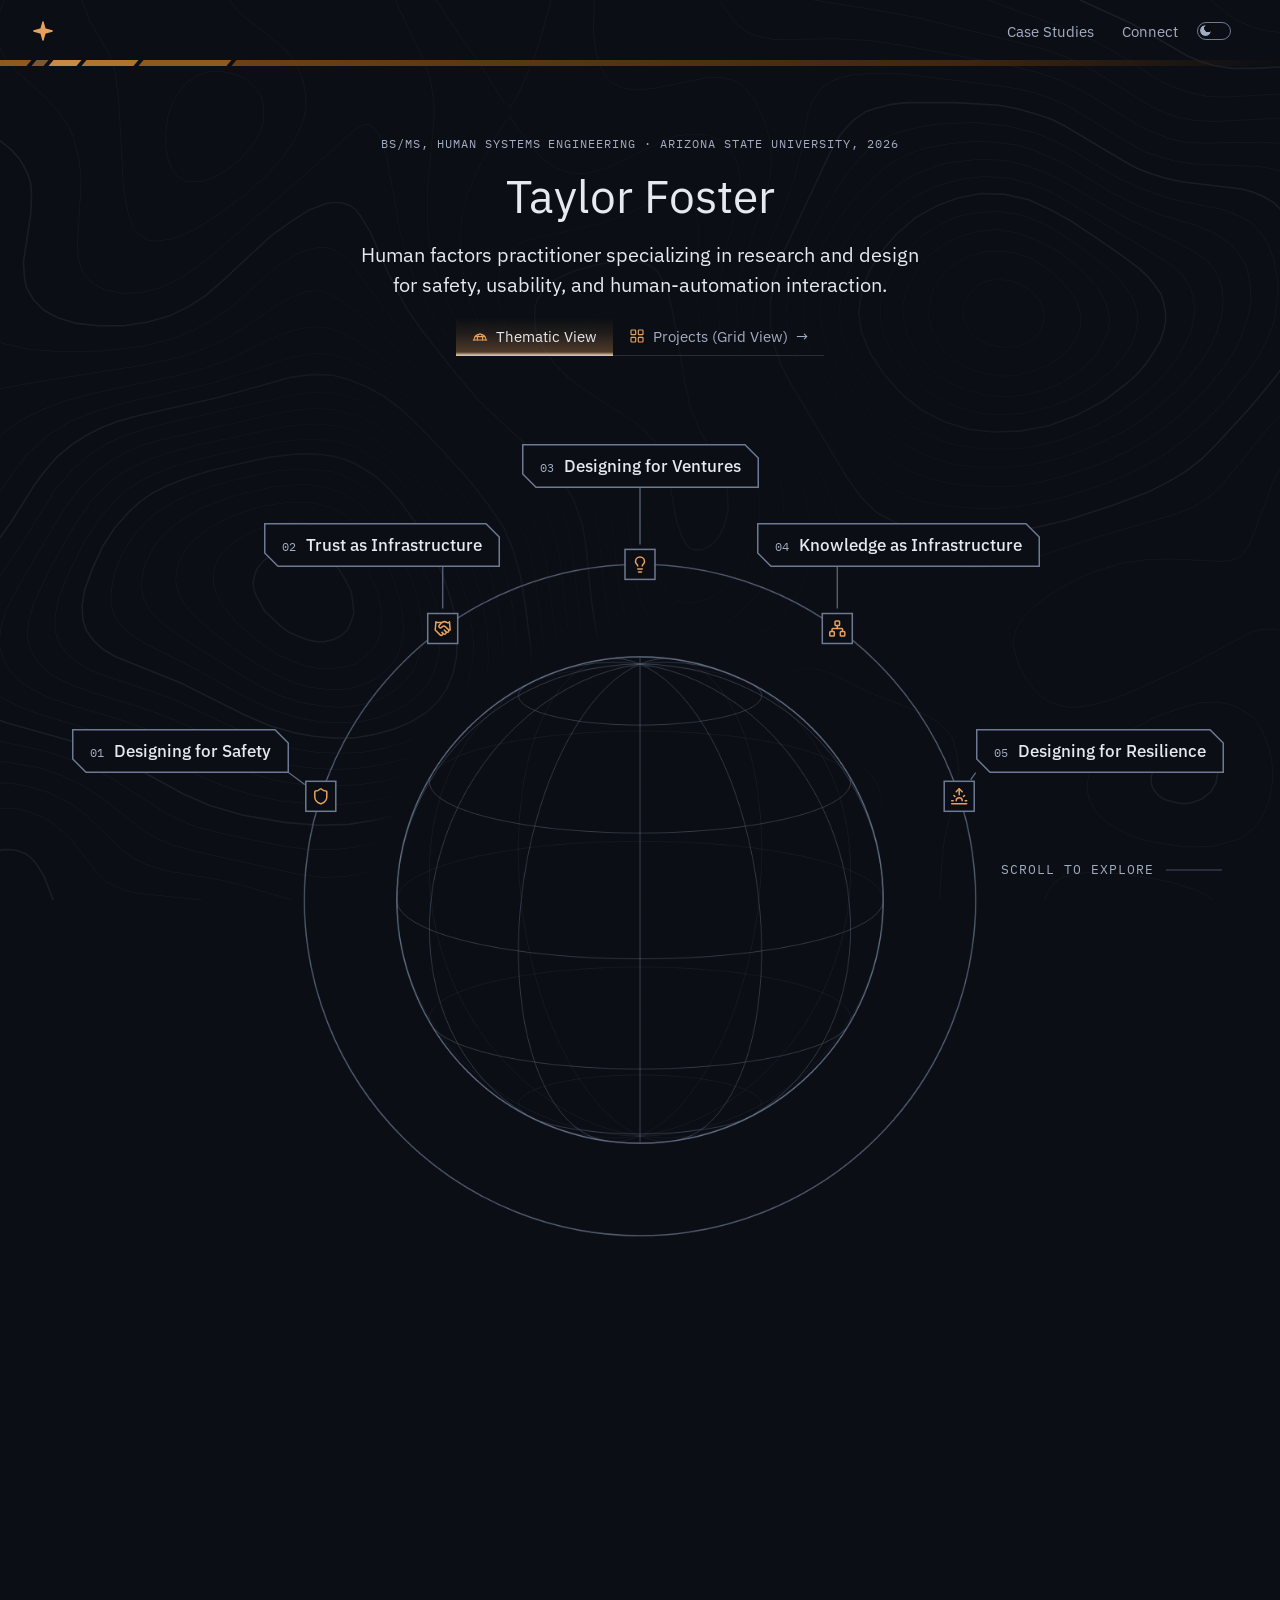
==== index.html @ 6ed7eced "Apply Taylor's text review edits (T-2026-10-14-265) Edits made in the Portfolio_Site_Text_Review Goo" ====
<!doctype html><html><head><meta charset=utf8><meta name=viewport content="width=device-width,initial-scale=1,viewport-fit=cover"><style>:root{color-scheme:light;box-sizing:border-box;padding-top:env(safe-area-inset-top,0px);padding-bottom:env(safe-area-inset-bottom,0px)}html{scroll-padding-top:env(safe-area-inset-top,0px)}body{margin:0;padding:0;font:14px -apple-system,BlinkMacSystemFont,sans-serif;background:#fff;color:#000}img{max-width:100%}[hidden]:not([hidden=until-found i]){display:none!important}</style></head><body>
<!doctype html><html><head><meta charset=utf8><meta name=viewport content="width=device-width,initial-scale=1,viewport-fit=cover"><style>:root{color-scheme:light;box-sizing:border-box;padding-top:env(safe-area-inset-top,0px);padding-bottom:env(safe-area-inset-bottom,0px)}html{scroll-padding-top:env(safe-area-inset-top,0px)}body{margin:0;padding:0;font:14px -apple-system,BlinkMacSystemFont,sans-serif;background:#fff;color:#000}img{max-width:100%}[hidden]:not([hidden=until-found i]){display:none!important}#home .lbl .eb2::before{ content:" \00B7  "; }
@media (max-width:759px){ #home .lbl .eb2{ display:block; margin-top:4px; } #home .lbl .eb2::before{ content:none; } }
</style><link rel="stylesheet" href="css/cardmore.css">
</head><body>
<!doctype html><html><head><meta charset=utf8><meta name=viewport content="width=device-width,initial-scale=1,viewport-fit=cover"><link rel="stylesheet" href="css/homemark.css">   <!-- "Home" label that slides out from behind the corner mark (Taylor 2026-11-09) -->
<link rel="stylesheet" href="css/toggle.css">   <!-- light and dark switch drawn as a toggle (Taylor 2026-11-09) -->
<style>:root{color-scheme:light;box-sizing:border-box;padding-top:env(safe-area-inset-top,0px);padding-bottom:env(safe-area-inset-bottom,0px)}html{scroll-padding-top:env(safe-area-inset-top,0px)}body{margin:0;padding:0;font:14px -apple-system,BlinkMacSystemFont,sans-serif;background:#fff;color:#000}img{max-width:100%}[hidden]:not([hidden=until-found i]){display:none!important}</style><link rel="stylesheet" href="css/header.css">   <!-- header links on narrow phones (Taylor 2026-11-10) -->
<link rel="stylesheet" href="css/light.css">   <!-- light mode accent: terracotta coral in place of amber (Taylor 2026-11-09); keep last in the head -->
</head><body>
<!doctype html>
<html lang="en">
<head>
<meta charset="utf-8">
<meta name="viewport" content="width=device-width, initial-scale=1, viewport-fit=cover">
<script>(function(){ var t=null, m; try{ t=new URLSearchParams(location.search).get("theme"); }catch(e){} if(t!=="light" && t!=="dark"){ t=null; m=/(?:^|;)theme=(light|dark)(?:;|$)/.exec(window.name||""); if(m){ t=m[1]; } } if(t!=="light" && t!=="dark"){ t=null; try{ t=localStorage.getItem("theme"); }catch(e){} } else { try{ localStorage.setItem("theme",t); }catch(e){} } if(t==="light"){ document.documentElement.setAttribute("data-theme","light"); } })();</script>
<title>Taylor Foster · Human Factors</title>
<link rel="preload" href="fonts/Medium.otf" as="font" type="font/otf" crossorigin>
<link rel="stylesheet" href="https://fonts.googleapis.com/css2?family=IBM+Plex+Sans:wght@400;500;600&display=swap">
<link rel="stylesheet" href="https://fonts.googleapis.com/css2?family=IBM+Plex+Mono:wght@400;500&display=swap">
<link rel="stylesheet" href="https://fonts.googleapis.com/css2?family=Michroma&display=swap">
<style>
/* Name wordmark face (HVNTER Medium). The untouched OTF is a deployment asset, not part of the public repository (see claude/medium_font_delivery.md). block: no fallback flash, the wordmark is much wider than the fallback. */
@font-face{ font-family:'HVMedium'; src:url('fonts/Medium.otf') format('opentype'); font-weight:400; font-style:normal; font-display:block; }

:root{
  --bg:#0B0E14; --raised:#11151D; --hair:#262D3D; --slate:#6E7A93;
  --text:#E6E9F0; --dim:#A3ADC2; --accent:#E8A15C;
  --ease:cubic-bezier(.65,0,.35,1);
  --out:cubic-bezier(.22,.8,.3,1);
  box-sizing:border-box;
  color-scheme:dark;            /* D11: dark scrollbars and form controls */
  scroll-padding-top:88px;      /* D9: focus never lands under the 59px fixed header */
}
@media (prefers-color-scheme: dark){
  :root:not([data-theme="light"]){
    --bg:#0B0E14; --raised:#11151D; --hair:#262D3D; --slate:#6E7A93;
    --text:#E6E9F0; --dim:#A3ADC2; --accent:#E8A15C;
  }
}
:root[data-theme="dark"]{
  --bg:#0B0E14; --raised:#11151D; --hair:#262D3D; --slate:#6E7A93;
  --text:#E6E9F0; --dim:#A3ADC2; --accent:#E8A15C;
}
/* light mode (Taylor 2026-11-03): the amber stays the same; the ground runs parchment, off-white, white down the page; text that was near-white is near-black. Chosen with the header toggle, remembered per browser. */
:root[data-theme="light"]{
  --bg:#FAF7F0; --raised:#FFFFFF; --hair:#DDD5C4; --slate:#5A616F;
  --text:#111318; --dim:#3F4552; --accent:#E8A15C;
  --icon:#A8621A;   /* amber for icons and state marks in light mode: same hue (30deg), darker, 3.8:1 on the parchment (WCAG 1.4.11 asks 3:1); glows, band and hover lines keep --accent */
  color-scheme:light;
}
:root[data-theme="light"] html, html[data-theme="light"]{ background:linear-gradient(180deg, #F1E6CC 0%, #F8F4EA 45%, #FFFFFF 100%) no-repeat; background-color:#FFFFFF; min-height:100%; }
html[data-theme="light"] body{ background:transparent; }
html[data-theme="light"] body.inner .top, html[data-theme="light"] body.compact.scrolled .top{ background:color-mix(in srgb, var(--bg) 90%, transparent); -webkit-backdrop-filter:blur(8px); backdrop-filter:blur(8px); }
@media (prefers-contrast: more){ html:root:root[data-theme="light"]{ --hair:#8C8472; --slate:#4F5563; --dim:#2C313B; } }
@media (prefers-reduced-transparency: reduce){ html[data-theme="light"] body.inner .top{ background:var(--bg); -webkit-backdrop-filter:none; backdrop-filter:none; } }
html{ background:var(--bg); scrollbar-gutter:stable; }
*,*::before,*::after{ box-sizing:border-box; }
body{ margin:0; background:var(--bg); color:var(--text); font-family:'IBM Plex Sans',system-ui,sans-serif; overflow:hidden; height:100vh; }
body.inner{ overflow-x:hidden; overflow-y:auto; height:auto; }
a{ color:inherit; }
a:focus-visible{ outline:2px solid var(--slate); outline-offset:3px; }
.lbl{ font-family:'IBM Plex Mono',ui-monospace,monospace; font-size:12px; letter-spacing:.08em; text-transform:uppercase; line-height:1.5; color:var(--dim); margin:0; }
.disp{ font-family:'Michroma','IBM Plex Sans',system-ui,sans-serif; font-weight:400; letter-spacing:0; margin:0; }

.top{ position:fixed; top:0; left:0; right:0; z-index:30; display:flex; justify-content:space-between; align-items:center; padding:max(20px,env(safe-area-inset-top,0px)) clamp(16px,4.5vw,64px) 16px; background:transparent; border-bottom:1px solid transparent; transition:background .3s, border-color .3s; }
body.inner .top{ background:var(--bg); border-bottom-color:var(--hair); }
/* header home mark and links (Taylor 2026-10-17): no corner name until the logo exists. Lucent-style wash on hover and keyboard focus, mirrored from the dock: anchored at the screen edge (top), clear toward the content, a bright lip at the top edge. The item you leave fades out once over 1.2 s; the arriving item rises in 0.22 s. */
.top .home{ display:inline-flex; align-items:center; justify-content:center; align-self:stretch; width:44px; min-height:44px; margin:-11px 0 -11px calc(-13px - var(--home-shift,0px)); color:var(--dim); text-decoration:none; }
.top .home svg{ display:block; }
.top .theme{ display:inline-flex; align-items:center; justify-content:center; align-self:stretch; width:44px; min-height:44px; margin:-11px 0; padding:0; border:0; background:none; color:var(--dim); cursor:pointer; font:inherit; }
.top .theme svg{ display:block; }
.top .theme .moon{ display:none; }
html[data-theme="light"] .top .theme .sun{ display:none; }
html[data-theme="light"] .top .theme .moon{ display:block; }
.top .links{ margin-right:-14px; align-self:stretch; display:flex; align-items:center; }
.top .links a{ position:relative; display:inline-flex; align-items:center; align-self:stretch; min-height:44px; margin:-11px 0 !important; color:var(--dim); text-decoration:none; font-size:15px; padding:0 14px; margin-left:0; }
.top .home, .top .theme, .top .links a{ position:relative; }
.top .home::after, .top .theme::after, .top .links a::after{ content:''; position:absolute; left:0; right:0; top:calc(-1 * max(20px,env(safe-area-inset-top,0px))); bottom:-16px; pointer-events:none; z-index:-1;
  background:linear-gradient(to top, rgba(232,161,92,0) 0%, rgba(232,161,92,.10) 42%, rgba(232,161,92,.30) calc(100% - 4px), rgba(255,224,188,.82) calc(100% - 1px));
  opacity:0; transition:opacity 1.2s cubic-bezier(.2,.6,.2,1); }
.top .home:focus-visible, .top .theme:focus-visible, .top .links a:focus-visible{ color:var(--text); outline:2px solid var(--slate); outline-offset:-4px; }
.top .home:focus-visible::after, .top .theme:focus-visible::after, .top .links a:focus-visible::after{ opacity:1; transition:opacity .22s ease-out; }
@media (hover:hover){ .top .home:hover, .top .theme:hover, .top .links a:hover{ color:var(--text); } .top .home:hover::after, .top .theme:hover::after, .top .links a:hover::after{ opacity:1; transition:opacity .22s ease-out; } }
@media (min-width:761px){ .top{ --home-shift:min(24px, calc(clamp(16px,4.5vw,64px) - 16px)); } }   /* desktop: the home mark sits up to 24 px left of the page gutter, never closer than 16 px to the screen edge (Taylor 2026-10-17); phones keep the gutter */
@media (prefers-reduced-motion: reduce){ .top .home::after, .top .theme::after, .top .links a::after{ transition:none !important; } }
@media (forced-colors: active){ .top .home::after, .top .theme::after, .top .links a::after{ display:none; } }
/* slanted amber band under the header (Taylor 2026-11-02; short bars doubled in length on desktop the same day, 12/28/52/88 px; phones and 400% zoom keep 6/10/18/30 px so the burst does not crowd narrow views (W3C COGA 'Help users focus'; reflow note that 320 CSS px is desktop at 400% zoom)): anchored to the home mark as part of the identity, short bars at the left that dim toward a long run fading out to the right; the brightest bar stays below the chip glow (--accent), every edge cut at the same slant */
.top .band{ position:absolute; left:0; right:0; bottom:-8px; height:6px; display:flex; gap:5px;  overflow:hidden; pointer-events:none;
  --b1:#3E2610; --b2:#6A4216; --b3:#8E5A1E; --b4:#B0742E; --b5:#C88A44; }
.top .band i{ display:block; height:100%; transform:skewX(-40deg); }
.top .band i:nth-child(1){ flex:0 0 calc(clamp(16px,4.5vw,64px) - var(--home-shift,0px) + 3px); margin-left:-8px; background:var(--b3); }   /* edge bar: runs off the left edge of the screen (Taylor 2026-11-02) */
.top .band i:nth-child(2){ flex:0 0 12px; background:var(--b5); opacity:.6; }
.top .band i:nth-child(3){ flex:0 0 28px; background:var(--b5); }
.top .band i:nth-child(4){ flex:0 0 52px; background:var(--b4); }
.top .band i:nth-child(5){ flex:0 0 88px; background:var(--b3); }
.top .band i:nth-child(6){ flex:1 1 auto; margin-right:-8px; background:linear-gradient(90deg, var(--b2), var(--b1) 70%, transparent); }
@media (max-width:760px){ .top .band{ bottom:-7px; height:5px; gap:4px; } .top .band i:nth-child(1){ flex-basis:calc(clamp(16px,4.5vw,64px) + 4px); } .top .band i:nth-child(2){ flex-basis:6px; } .top .band i:nth-child(3){ flex-basis:10px; } .top .band i:nth-child(4){ flex-basis:18px; } .top .band i:nth-child(5){ flex-basis:30px; } }
@media (forced-colors: active){ .top .band{ display:none; } }

#home{ position:fixed; inset:0; z-index:5; display:flex; flex-direction:column; align-items:center; text-align:center; padding:clamp(96px,15vh,140px) 24px 0; gap:18px; transition:opacity .3s var(--out); pointer-events:none; }
#home > *{ pointer-events:auto; }
#home h1{ font-size:clamp(26px,4.2vw,56px); line-height:1.15; }
#home .role{ margin:0; max-width:880px; font-size:clamp(17px,1.6vw,22px); line-height:1.5; text-wrap:balance; }
#home .ctas{ display:flex; gap:28px; }
#home .ctas a{ font-size:17px; text-decoration:none; border-bottom:1px solid var(--slate); padding-bottom:2px; }
#home .ctas a:hover{ border-bottom-color:var(--accent); }
/* scroll cue: on home the words say "Scroll to explore" and the bar fills with scroll intent (the page commits at the threshold). The words are a signifier for the scroll gesture, and they stay on home for the whole visit (Taylor 2026-11-06: they persist after the first scroll); they never show inside the patterns. The bar stays on every view and there tracks scroll progress. Phone layout is held for Version 28. */
.cue{ position:fixed; z-index:28; right:clamp(16px,4.5vw,64px); bottom:22px; display:flex; align-items:center; gap:12px; font-family:'IBM Plex Mono',ui-monospace,monospace; font-size:11px; letter-spacing:.08em; text-transform:uppercase; color:var(--dim); pointer-events:none !important; transition:opacity .25s var(--out); }
.cue.yield{ opacity:0; }   /* at the end of the scroll the contact links take this corner (v29), so the bar steps aside */
.cue-bar{ position:relative; width:56px; height:2px; background:var(--hair); overflow:hidden; transition:height .15s var(--out); }
.cue.act .cue-bar{ height:4px; }
.cue-bar i{ position:absolute; inset:0; background:var(--accent); transform-origin:0 50%; transform:scaleX(0); }
.cue-txt{ transition:opacity .4s var(--out), visibility 0s; }
body.inner .cue-txt{ opacity:0; visibility:hidden; transition:opacity .4s var(--out), visibility 0s .4s; }
@media (max-width:759px){ .cue{ display:none; } }
body.inner #home{ opacity:0; visibility:hidden; transition:opacity .3s var(--out), visibility 0s .3s; }
body.inner #home > *{ pointer-events:none; }

#globeSvg{ position:fixed; left:0; top:0; width:900px; height:900px; z-index:24; pointer-events:none; overflow:visible; transform-origin:450px 450px; will-change:transform; }
#scene{ position:fixed; inset:0; width:100%; height:100%; z-index:25; pointer-events:none; overflow:hidden; }
#scene .node{ pointer-events:all; cursor:pointer; }
#scene .node:focus-visible{ outline:none; }
/* amber glow lives on the chip only (Taylor 2026-10-17: "Only the chip"); the node carries no glow. The chip you leave fades out once over 1.2 s, the arriving chip rises in 0.22 s. No loop. */
#scene .node:focus-visible .ring{ stroke:var(--slate); }
#sight{ opacity:0; transition:transform .35s var(--out), opacity .18s var(--out); }
#sightLayer{ position:fixed; inset:0; width:100%; height:100%; z-index:40; pointer-events:none; overflow:hidden; }
#leaders line{ stroke:var(--slate); stroke-width:1.25; opacity:0; transition:opacity .22s var(--out); }
#leaders line.show{ opacity:.85; }

.chip{ position:fixed; z-index:26; display:flex; align-items:baseline; gap:10px; padding:11px 18px; text-decoration:none; opacity:0; pointer-events:none; transition:opacity .22s var(--out); white-space:nowrap; }
.chip.show{ opacity:1; pointer-events:auto; }
.chip .bd{ position:absolute; left:0; top:0; width:100%; height:100%; overflow:visible; pointer-events:none; }
.chip .bd polygon{ fill:var(--bg); stroke:var(--slate); stroke-width:1.5; transition:stroke .2s; }
.chip.sel .bd polygon{ stroke:var(--icon,var(--accent)); }
.chip .bd{ filter:drop-shadow(0 0 0 rgba(232,161,92,0)); transition:filter 1.2s cubic-bezier(.2,.6,.2,1); }
.chip.cur .bd{ filter:drop-shadow(0 0 8px rgba(232,161,92,.30)); transition:filter .22s ease-out; }
@media (forced-colors:active){ .chip .bd, .chip.cur .bd{ filter:none; } }
.chip.compact{ white-space:normal; width:166px; padding:9px 14px; }
.chip.compact .nm{ font-size:15px; line-height:1.25; }
.chip .idx, .chip .nm{ position:relative; }
.chip .idx{ font-family:'IBM Plex Mono',ui-monospace,monospace; font-size:12px; color:var(--dim); }
.chip .nm{ font-size:17px; font-weight:500; }

#pages{ position:relative; display:block; opacity:0; visibility:hidden; z-index:1; transition:opacity .25s var(--out), visibility 0s .25s; }
body.inner #pages{ opacity:1; visibility:visible; transition:opacity .35s var(--out); }
.page{ min-height:100vh; display:flex; align-items:center; padding:120px clamp(20px,4.5vw,64px) 120px max(var(--gutter,clamp(24px,22vw,340px)), calc((100% - 640px) / 2)); }   /* Taylor 2026-10-17: the reading column centres in the window when there is room, clear of the corner globe; the gutter is the floor */
.page-in{ width:100%; max-width:760px; will-change:opacity,transform; }
.pchip .n{ font-family:'IBM Plex Mono',ui-monospace,monospace; font-size:12px; letter-spacing:.08em; color:var(--dim); }
.pchip{ display:inline-flex; align-items:center; gap:10px; padding:10px 14px; border:1px solid var(--hair); border-radius:4px; background:var(--raised); font-size:15px; font-weight:500; }
.page h2{ font-size:clamp(20px,3.2vw,34px); line-height:1.25; margin-top:24px; }
.page .alt{ display:flex; flex-wrap:wrap; align-items:baseline; margin:16px 0 0; padding-top:12px; border-top:1px solid var(--hair); max-width:640px; }
.page .alt .altx{ font-family:'IBM Plex Mono',ui-monospace,monospace; font-size:14px; line-height:1.5; color:var(--text); }
.page .gloss{ margin:16px 0 0; font-size:clamp(17px,1.6vw,20px); line-height:1.55; color:var(--dim); max-width:640px; text-wrap:pretty; }
.cards{ margin-top:32px; display:flex; flex-direction:column; gap:16px; max-width:640px; }
.card{ display:block; padding:20px; border:1px solid var(--hair); border-radius:4px; background:var(--raised); text-decoration:none; }
.card:hover{ border-color:var(--slate); }
.card .t{ font-size:18px; font-weight:500; margin:6px 0 0; }
.card .s{ font-size:15px; color:var(--dim); margin:6px 0 0; line-height:1.5; }
.card.ph{ border-style:dashed; color:var(--dim); }
.page h2, .card .t{ text-wrap:balance; }
.card .s{ text-wrap:pretty; }
.card.multi:hover{ border-color:var(--hair); }
.card .links{ display:flex; flex-wrap:wrap; gap:10px 24px; margin:16px 0 0; }
.card .links a, .card .links .soon{ font-family:'IBM Plex Mono',ui-monospace,monospace; font-size:12px; letter-spacing:.08em; text-transform:uppercase; line-height:1.5; padding-bottom:2px; }
.card .links a{ color:var(--text); text-decoration:none; border-bottom:1px solid var(--slate); }
.card .links a:hover{ border-bottom-color:var(--accent); }
.card .links .soon{ color:var(--slate); border-bottom:1px dashed var(--hair); }
/* honor cards (Taylor 2026-10-18): the issuer and association lines sit between the title and the write-up. .static is a card with no link, so it takes no hover border. */
.card .m{ font-family:'IBM Plex Mono',ui-monospace,monospace; font-size:12px; letter-spacing:.04em; line-height:1.5; color:var(--dim); margin:8px 0 0; }
.card .m + .m{ margin-top:2px; }
.card .m .nw{ white-space:nowrap; }   /* keeps the event name or the date with its separator when a line wraps */
.card .m + .s{ margin-top:12px; }
.card.static:hover{ border-color:var(--hair); }
/* one image on a card, between the title and the write-up (Taylor 2026-10-27: the payload operator screen from slide 4, taken from Figma 69:15) */
.card .hero{ display:block; width:100%; height:auto; margin:14px 0 0; border:1px solid var(--hair); border-radius:2px; background:var(--bg); }
.card .hero + .s{ margin-top:14px; }

/* contact links (Taylor 2026-10-18): email, LinkedIn, GitHub, symbols only, bottom right, after the last pattern page whatever order is shown. A 59 px band at the end of the document that mirrors the header; the Lucent wash is anchored at the bottom edge, as in the dock. Below 760 px the dock owns the bottom edge, so the band sits above it and takes no wash. */
.contact{ position:relative; isolation:isolate; z-index:1; display:flex; justify-content:flex-end; align-items:center; height:59px; padding:0 clamp(16px,4.5vw,64px); opacity:0; visibility:hidden; transition:opacity .25s var(--out), visibility 0s .25s; }
body.inner .contact{ opacity:1; visibility:visible; transition:opacity .35s var(--out); }
.contact .row{ display:flex; align-items:center; align-self:stretch; margin-right:-11px; }   /* the last glyph, not its 44 px target, meets the page gutter */
.contact a{ position:relative; display:inline-flex; align-items:center; justify-content:center; align-self:stretch; width:44px; color:var(--dim); text-decoration:none; }
.contact a svg{ display:block; }
.contact a::after{ content:''; position:absolute; left:0; right:0; top:0; bottom:0; pointer-events:none; z-index:-1;
  background:linear-gradient(to bottom, rgba(232,161,92,0) 0%, rgba(232,161,92,.10) 42%, rgba(232,161,92,.30) calc(100% - 4px), rgba(255,224,188,.82) calc(100% - 1px));
  opacity:0; transition:opacity 1.2s cubic-bezier(.2,.6,.2,1); }
.contact a:focus-visible{ color:var(--text); outline:2px solid var(--slate); outline-offset:-4px; }
.contact a:focus-visible::after{ opacity:1; transition:opacity .22s ease-out; }
@media (hover:hover){ .contact a:hover{ color:var(--text); } .contact a:hover::after{ opacity:1; transition:opacity .22s ease-out; } }
@media (forced-colors: active){ .contact a::after{ display:none; } }

@media (max-width:760px){
  .top .links a{ padding:0 10px; }   /* phones keep both header links, Case Studies and Connect (Taylor 2026-11-08, T-2026-10-14-189) */
  .page{ padding-left:20px; padding-right:20px; padding-bottom:200px; }
}
@media (max-width:759px){
  .page{ padding-bottom:calc(120px + 52px + env(safe-area-inset-bottom,0px)); }   /* clears the dock; the dock itself exists only at 759 and below */
  .page:last-child{ padding-bottom:48px; }   /* the contact band after the last page carries the dock clearance */
  .contact{ height:calc(59px + 52px + env(safe-area-inset-bottom,0px)); padding-bottom:calc(52px + env(safe-area-inset-bottom,0px)); }
  .contact a::after{ display:none; }
}
@media (prefers-reduced-motion: reduce){
  #home, #sight, .chip, #leaders line, #pages, .cue, .cue-bar, .cue-bar i, .cue-txt, .chip .bd, .contact, .contact a::after{ transition:none !important; }
}
@media (prefers-contrast: more){
  html:root:root{ --hair:#5E6985; --slate:#97A3BD; --dim:#C9D0DF; }
  .chip .bd polygon{ stroke-width:2; }
}

/* name wordmark: Medium throughout. D (one line) at >=760px, C2 (stacked) at <=759px. One h1, CSS-only switch. */
#home h1.name{ font-family:'HVMedium','IBM Plex Sans',sans-serif; font-weight:400; font-size:clamp(26px,3.6vw,48px); line-height:1.1; letter-spacing:0; }
#home h1.name .fn, #home h1.name .sn{ font-weight:400; }
@media (max-width:759px){
  #home h1.name{ font-size:inherit; line-height:1; display:flex; flex-direction:column; align-items:center; gap:6px; }
  #home h1.name .fn{ display:block; font-size:clamp(16px,2vw,24px); letter-spacing:.06em; }
  #home h1.name .sn{ display:block; font-size:clamp(40px,6.2vw,84px); line-height:1; }
}

/* phone pattern pages: the globe, nodes and chip leave and a bottom dock carries the five nodes. Below 760 px only; tablets and desktop keep the overlay. */
#dock{ display:none; }
@media (max-width:759px){
  #dock{ display:flex; position:fixed; left:0; right:0; bottom:0; z-index:29; height:calc(52px + env(safe-area-inset-bottom,0px)); padding-bottom:env(safe-area-inset-bottom,0px); background:linear-gradient(to bottom, color-mix(in srgb, var(--bg) 38%, transparent) 0%, color-mix(in srgb, var(--bg) 62%, transparent) 40%, color-mix(in srgb, var(--bg) 94%, transparent) 100%); -webkit-backdrop-filter:blur(12px); backdrop-filter:blur(12px); border-top:1px solid transparent; transform:translateY(100%); visibility:hidden; transition:transform .35s var(--out), visibility 0s .35s; }
  body.inner #dock{ transform:none; visibility:visible; transition:transform .35s var(--out); }
  #dock a{ position:relative; overflow:visible; flex:1 1 0; min-width:0; display:flex; flex-direction:column; align-items:center; justify-content:center; gap:3px; text-decoration:none; color:var(--dim); -webkit-tap-highlight-color:transparent; }
  #dock a svg{ width:18px; height:18px; display:block; overflow:visible; }   /* Lucide marks, 24 grid, drawn at 18 px */
  #dock a svg *{ fill:none; stroke:var(--icon,var(--accent)); stroke-width:1.5; }
  #dock a[aria-current="true"]{ color:var(--text); }
  /* Lucent-style wash under the current item (Taylor 2026-10-17): amber, clear at the top, 30% near the base, a bright lip at the base edge. The item you leave fades out once over 1.2 s (the afterglow); the arriving item rises in 0.22 s. */
  #dock a::after{ content:''; position:absolute; left:0; right:0; top:0; bottom:calc(-1 * env(safe-area-inset-bottom,0px)); pointer-events:none; z-index:-1;
    background:linear-gradient(to bottom, rgba(232,161,92,0) 0%, rgba(232,161,92,.10) 42%, rgba(232,161,92,.30) calc(100% - 4px), rgba(255,224,188,.82) calc(100% - 1px));
    opacity:0; transition:opacity 1.2s cubic-bezier(.2,.6,.2,1); }
  #dock a[aria-current="true"]::after{ opacity:1; transition:opacity .22s ease-out; }
  #dock a:focus-visible{ outline:2px solid var(--slate); outline-offset:-4px; }
  body.inner #scene, body.inner .chip{ visibility:hidden; transition:visibility 0s .7s; }
}
@media (prefers-reduced-motion: reduce){ #dock{ transition:none !important; } #dock a::after{ transition:none !important; } }
@media (prefers-contrast: more){ #dock{ background:var(--bg); -webkit-backdrop-filter:none; backdrop-filter:none; border-top-color:var(--slate); } #dock a svg *{ stroke-width:2; } }
@media (prefers-reduced-transparency: reduce){ #dock{ background:var(--bg); -webkit-backdrop-filter:none; backdrop-filter:none; } }
@media (forced-colors: active){ #dock{ background:Canvas; -webkit-backdrop-filter:none; backdrop-filter:none; } #dock a::after{ display:none; } }

/* phone pattern pages: a cropped fragment of the home globe sits in the page header. Static, no hit targets, outside the reading column. */
.gfrag{ display:none; }
#gdefs{ position:absolute; width:0; height:0; overflow:hidden; }
#gdefs *{ vector-effect:non-scaling-stroke; }
@media (max-width:759px){
  .page-in{ position:relative; }
  .gfrag{ display:block; position:absolute; top:-6px; right:-20px; width:170px; height:64px; pointer-events:none; -webkit-mask-image:linear-gradient(to left,#000 55%,transparent); mask-image:linear-gradient(to left,#000 55%,transparent); }
}
@media (max-width:340px){
  .gfrag{ width:104px; height:44px; top:0; }
}

#stage{ display:contents; }
/* compact-height phones: when the anchored home cannot keep 16px between the CTA row and the first chip even after a small globe shrink, the home becomes a normal scrolling page.
   The scene elements swap from fixed to absolute so they move with the document; layout height H comes from metrics(). Swipe-to-enter is off in this mode (tap a chip to enter). */
body.compact{ overflow-x:hidden; overflow-y:auto; height:var(--H); }
body.compact #home, body.compact #globeSvg, body.compact .chip, body.compact #scene, body.compact #sightLayer{ position:absolute; }
body.compact #stage{ display:block; position:absolute; left:0; top:0; width:100%; height:var(--H); overflow:hidden; pointer-events:none; }   /* clips the 900px globe box so it adds no scroll width or height */
body.compact #pages, body.compact .contact{ display:none; }   /* hidden pages (and the contact band after them) must not add scroll height to the home; enterInner drops the compact class before it measures them */
body.compact.scrolled .top{ background:var(--bg); border-bottom-color:var(--hair); }

/* Commit sweep (Taylor 2026-11-04, Version 109): when a visitor commits to a pattern (click or Enter on a chip or a globe
   node), two bars at the band's skew cross that chip behind its text in 1520 ms, as it arrives in its corner place on the pattern page.
   Hover and focus keep only the amber glow (the Version 108 hover sweep is withdrawn). One gradient spans both bars: amber on the trailing edge, sea-glass leading,
   so amber is what the sweep leaves. No sweep under reduced motion, forced colors, or when the chip is not on screen
   (phones). Palette B and the shorter timings were compared and archived. */
:root{ --sw0:#E8A15C; --sw1:#EBD3A0; --sw2:#EEE9E1; --sw3:#86C7B5; --sw-o:.5; }
:root[data-theme="light"]{ --sw0:#B86E26; --sw1:#CFA963; --sw2:#E6E0EA; --sw3:#2F8F7C; --sw-o:.42; }
@media print{ .chip .sweep{ display:none; } }

/* theme preview slot (mock): reserved under the CTA so the layout makes room once and nothing moves on selection */
#home .pv-slot{ margin:0; min-height:calc(2 * 1.4em); max-width:min(880px, calc(100vw - 48px)); font-size:14px; line-height:1.4; color:var(--dim); text-align:center; text-wrap:balance; pointer-events:none; }
#home .pv-slot .pv-i{ display:inline-block; vertical-align:-2px; margin-right:6px; color:var(--icon,var(--accent)); }   /* pattern icon in place of the index number (Taylor 2026-11-06) */
#home .pv-slot .pv-i svg{ display:block; width:14px; height:14px; }
#home .pv-slot .pv-i svg *{ stroke:currentColor; }
#home .pv-slot .pv-s{ color:var(--slate); }
/* Grid View header link: Lucide layout-grid mark before the label */
.top .links a.gridv svg{ margin-right:7px; flex:none; }
#home .pv-slot .pv-t{ white-space:nowrap; }   /* lines break between titles, never inside one */
@media (max-width:759px){ #home .pv-slot{ display:none; } }
.pv-sr{ position:absolute; width:1px; height:1px; overflow:hidden; clip:rect(0 0 0 0); white-space:nowrap; }
body:not(.inner) #themesH1{ display:none; }

/* two-stage home (mock, Taylor 2026-11-05) */
body.intro #globeSvg, body.intro #scene, body.intro #chips .chip, body.intro #sightLayer, body.intro .cue{ opacity:0 !important; visibility:hidden !important; }
body.revealing #globeSvg, body.revealing #scene, body.revealing #chips .chip.show{ animation:navIn .6s cubic-bezier(.2,.6,.2,1) both; }
@keyframes navIn{ from{ opacity:0; } to{ opacity:1; } }
#introCue{ position:fixed; left:50%; transform:translateX(-50%); z-index:30; display:none; flex-direction:column; align-items:center; gap:14px;
  background:none; border:0; padding:12px 18px; cursor:pointer; color:var(--text); font:inherit; }
body.intro #introCue{ display:flex; }
#introCue .ic-t{ white-space:nowrap; font-family:'HVMedium','IBM Plex Sans',sans-serif; font-size:15px; letter-spacing:.06em; line-height:1; color:var(--dim); }
#introCue svg{ width:30px; height:30px; display:block; color:var(--icon,var(--accent)); animation:icBob 1.8s ease-in-out infinite; }
@keyframes icBob{ 0%,100%{ transform:translateY(0); opacity:.75; } 50%{ transform:translateY(6px); opacity:1; } }
#introCue:focus-visible{ outline:2px solid var(--slate); outline-offset:4px; }
@media (prefers-reduced-motion: reduce){ #introCue svg{ animation:none; } body.revealing #globeSvg, body.revealing #scene, body.revealing #chips .chip.show{ animation:none; } }
@media (forced-colors: active){ #introCue svg{ color:ButtonText; animation:none; } }

/* contour ground on the home view (mock, Taylor 2026-11-05), from Version 104: one slate layer, the SVG is an alpha mask, 15% dark / 14% light,
   25% calm zone behind the headline, and the globe exclusion zone (alpha 0 inside the silhouette, 56 px feather). --gk scales the
   exclusion zone: 0 during the intro (no globe, full contours), 1 once the navigator is revealed, animated over the same 0.6 s. */
@property --gk{ syntax:'<number>'; inherits:false; initial-value:1; }
html body{ background:transparent; }
#bgtex{ position:fixed; inset:0; z-index:-1; pointer-events:none; background:var(--slate); opacity:.15; --gk:1; transition:--gk .6s cubic-bezier(.2,.6,.2,1), opacity .3s;
  --tex-hole:radial-gradient(ellipse 46% 40% at 50% 46%, rgba(0,0,0,.25) 0, #000 100%); --gx:50%; --gy:100%; --gr:0px;
  --tex-glob:radial-gradient(circle at var(--gx) var(--gy), rgba(0,0,0,calc(1 - var(--gk))) var(--gr), rgba(0,0,0,calc(1 - .8 * var(--gk))) calc(var(--gr) + 17px), rgba(0,0,0,calc(1 - .35 * var(--gk))) calc(var(--gr) + 36px), #000 calc(var(--gr) + 56px));
  -webkit-mask-image:url(img/bg_topo.svg),var(--tex-hole),var(--tex-glob); mask-image:url(img/bg_topo.svg),var(--tex-hole),var(--tex-glob);
  -webkit-mask-size:cover,100% 100%,100% 100%; mask-size:cover,100% 100%,100% 100%; -webkit-mask-position:center; mask-position:center; -webkit-mask-repeat:no-repeat; mask-repeat:no-repeat;
  -webkit-mask-composite:source-in; mask-composite:intersect; }
html[data-theme="light"] #bgtex{ opacity:.14; }
body.intro #bgtex{ --gk:0; }
body.inner #bgtex{ opacity:0; }
@media (prefers-reduced-motion: reduce){ #bgtex{ transition:none; } }
@media (forced-colors:active){ #bgtex{ display:none; } }
@media (prefers-contrast:more){ #bgtex{ display:none; } }

/* Grid View (Taylor 2026-11-05; moved 2026-11-06): the other way to browse. On the home view it sits in the lower right corner above
   the scroll cue. When the visitor scrolls into the patterns it travels up the right edge and docks under the header band, where it stays
   while browsing the patterns, so the view can be switched at any time. grid.html carries "Return to List View" in the same docked spot.
   The vertical position is set in script (top, animated); hidden below 760 px like the cue. */
#gridCue{ position:fixed; z-index:29; right:clamp(16px,4.5vw,64px); top:calc(100vh - 92px); bottom:auto; display:none; align-items:center; gap:8px; min-height:36px; padding:0 10px; margin-right:-10px;
  font-family:'IBM Plex Mono',ui-monospace,monospace; font-size:11px; letter-spacing:.08em; text-transform:uppercase; color:var(--dim); text-decoration:none;
  border:1px solid transparent; border-radius:2px; transition:top .6s cubic-bezier(.2,.6,.2,1), background-color .3s, border-color .3s; }
body.inner #gridCue{ background:var(--bg); border-color:var(--hair); }   /* cards scroll under it inside the patterns */
#gridCue svg{ width:15px; height:15px; flex:none; }
#gridCue:hover, #gridCue:focus-visible{ color:var(--text); }
#gridCue:focus-visible{ outline:2px solid var(--slate); outline-offset:3px; }
body:not(.intro):not(.compact) #gridCue{ display:flex; }
@media (prefers-reduced-motion: reduce){ #gridCue{ transition:none; } }
/* Projects placement (Taylor 2026-11-10, critique findings 2 and 3): desktop home carries it in the hero line under the role (#projLine);
   the corner link stays only inside the patterns, docked under the header. Phones show #gridCue as a bottom-centre bar on the home and
   pattern pages, above the dock inside the patterns. The home header has no Projects link at any width. */
body:not(.inner) #gridCue{ display:none !important; }
#gridCue .ar{ display:none; }
#home .proj-line{ position:relative; display:flex; justify-content:center; align-items:stretch; margin:-2px 0 -6px; border-bottom:1px solid var(--hair); }
#home .proj-line .vw{ position:relative; isolation:isolate; display:inline-flex; align-items:center; gap:8px; min-height:38px; padding:0 16px; font-size:15px; line-height:1; color:var(--dim); text-decoration:none; white-space:nowrap; }
#home .proj-line .vw svg{ width:16px; height:16px; flex:none; color:var(--icon,var(--accent)); }
#home .proj-line .vw .ar{ color:var(--dim); transition:transform .2s var(--out); }
#home .proj-line .vw-cur{ color:var(--text); }
/* Lucent wash, as in the dock: clear at the top, warm toward the base, a bright lip on the base line. The arriving item rises in 0.22 s; the one left fades over 1.2 s. */
#home .proj-line .vw::after{ content:''; position:absolute; left:0; right:0; top:0; bottom:-1px; z-index:-1; pointer-events:none;
  background:linear-gradient(to bottom, rgba(232,161,92,0) 0%, rgba(232,161,92,.10) 42%, rgba(232,161,92,.30) calc(100% - 4px), rgba(255,224,188,.82) calc(100% - 1px));
  opacity:0; transition:opacity 1.2s cubic-bezier(.2,.6,.2,1); }
#home .proj-line .vw-cur::after{ opacity:1; transition:opacity .22s ease-out; }
#home .proj-line:has(a.vw:hover, a.vw:focus-visible) .vw-cur::after{ opacity:0; transition:opacity 1.2s cubic-bezier(.2,.6,.2,1); }
#home .proj-line:has(a.vw:hover, a.vw:focus-visible) .vw-cur{ color:var(--dim); }
#home .proj-line a.vw:hover, #home .proj-line a.vw:focus-visible{ color:var(--text); }
#home .proj-line a.vw:hover::after, #home .proj-line a.vw:focus-visible::after{ opacity:1; transition:opacity .22s ease-out; }
#home .proj-line a.vw:hover .ar{ transform:translateX(3px); }
#home .proj-line a.vw:focus-visible{ outline:2px solid var(--slate); outline-offset:3px; }
@media (prefers-reduced-motion: reduce){ #home .proj-line .vw::after, #home .proj-line .vw .ar{ transition:none !important; } }
@media (forced-colors: active){ #home .proj-line .vw::after{ display:none; } #home .proj-line .vw-cur{ text-decoration:underline; text-underline-offset:6px; } }
@media (max-width:759px){
  #home .proj-line{ display:none; }
  body:not(.inner):not(.intro) #gridCue, body.inner #gridCue{ display:flex !important; }
  body.intro #gridCue{ display:none !important; }   /* the intro's own cue holds the bottom edge until the reveal */
  #gridCue{ top:auto !important; right:auto; left:50%; transform:translateX(-50%); bottom:calc(16px + env(safe-area-inset-bottom,0px)); margin:0; gap:10px; min-height:46px; padding:0 22px;
    font-family:'IBM Plex Sans',sans-serif; font-size:15px; letter-spacing:0; text-transform:none; white-space:nowrap; color:var(--text);
    background:color-mix(in srgb, var(--bg) 92%, transparent); -webkit-backdrop-filter:blur(6px); backdrop-filter:blur(6px); border:1.5px solid var(--slate); border-radius:0;
    transition:bottom .35s var(--out), border-color .2s; }
  body.inner #gridCue{ bottom:calc(52px + env(safe-area-inset-bottom,0px) + 12px); background:color-mix(in srgb, var(--bg) 92%, transparent); border-color:var(--slate); }   /* stacks above the pattern dock */
  #gridCue svg{ width:16px; height:16px; color:var(--icon,var(--accent)); }
  #gridCue .ar{ display:inline; color:var(--dim); }
  .contact{ height:calc(59px + 52px + 58px + env(safe-area-inset-bottom,0px)); padding-bottom:calc(52px + 58px + env(safe-area-inset-bottom,0px)); }   /* the band clears the dock and the Projects bar above it */
  #gridCue:hover, #gridCue:focus-visible{ border-color:var(--icon,var(--accent)); }
}
@media (max-width:759px) and (prefers-reduced-motion: reduce){ #gridCue{ transition:none; } }

/* preview on dwell (Taylor 2026-11-06): the line shows only while the pointer rests on a chip (or a chip has keyboard focus), after
   a 180 ms dwell, and clears the moment it leaves. It arrives with a lucent sheen: a fade from a slight blur, and one band of light
   that passes left to right across the titles (900 ms, the commit sweep's easing). Light band is pearl in dark mode, champagne in light. */
#home .pv-slot{ --pvl:#F6F1E8; }
html[data-theme="light"] #home .pv-slot{ --pvl:#D7A24E; }
#home .pv-slot.pv-in{ color:transparent; background:linear-gradient(100deg, var(--dim) 0 38%, var(--pvl) 50%, var(--dim) 62% 100%) 100% 0 / 260% 100% no-repeat;
  -webkit-background-clip:text; background-clip:text; animation:pvIn .34s cubic-bezier(.2,.6,.2,1) both, pvSheen .9s cubic-bezier(.37,.1,.33,.95) .06s both; }
#home .pv-slot.pv-in .pv-t, #home .pv-slot.pv-in .pv-s{ color:transparent; }   /* one band across the whole line, both rows */
@keyframes pvIn{ from{ opacity:0; filter:blur(3px); } to{ opacity:1; filter:none; } }
@keyframes pvSheen{ from{ background-position:100% 0; } to{ background-position:0 0; } }
@media (prefers-reduced-motion: reduce){ #home .pv-slot.pv-in{ animation:none; color:var(--dim); background:none; } #home .pv-slot.pv-in .pv-t{ color:inherit; } #home .pv-slot.pv-in .pv-s{ color:var(--slate); } }
@media (forced-colors: active){ #home .pv-slot.pv-in, #home .pv-slot.pv-in .pv-t, #home .pv-slot.pv-in .pv-s{ color:CanvasText; background:none; } }

/* phones (2026-11-10, critique "Next pass"): dock items carry a short text label */
@media (max-width:759px){
  #dock{ background:linear-gradient(to bottom, color-mix(in srgb, var(--bg) 92%, transparent) 0%, color-mix(in srgb, var(--bg) 97%, transparent) 100%); }   /* more opaque now that the dock carries text labels */
  #dock a .dl{ display:block; max-width:100%; overflow:hidden; text-overflow:ellipsis; white-space:nowrap; font-family:'IBM Plex Sans',sans-serif; font-size:12px; line-height:1.2; letter-spacing:0; color:inherit; }
}

/* type and targets (2026-11-10, critique "Next pass"): functional mono labels and links move from 11 to 12 px up to 13 px, and standalone links get a 24 px
   target; decorative eyebrows (page and card category lines, section numbers, chip indices) stay at 12 px. 13 px rather than the critique's 14 for
   uppercase mono links: tracked uppercase mono at 13 px is already wider than 15 px sans. */
.cue{ font-size:13px; }
@media (min-width:760px){ #gridCue{ font-size:13px; } }
</style>
</head>
<body>

<header class="top">
  <span class="band" aria-hidden="true"><i></i><i></i><i></i><i></i><i></i><i></i></span>
  <a class="home" href="#" id="homeLink" aria-label="Home"><svg aria-hidden="true" focusable="false" width="22" height="22" viewBox="0 0 24 24" fill="none" stroke="currentColor" stroke-width="1.5" stroke-linecap="round" stroke-linejoin="round"><path d="M12 2L14.2 9.8L22 12L14.2 14.2L12 22L9.8 14.2L2 12L9.8 9.8Z" fill="var(--icon,var(--accent))" stroke="var(--icon,var(--accent))"/></svg><span class="hm-lbl" aria-hidden="true"><span>Home</span></span></a><!-- home mark (Taylor 2026-11-09): the amber four-pointed star, the flyby mark's craft on its own, because the globe is shown on this page -->   <!-- placeholder home mark until the logo exists (Taylor 2026-10-17); swap the svg for the logo, keep id=homeLink -->
  <!-- header (Taylor 2026-11-10): Projects, Case Studies, Connect on every page, less the page itself; no Résumé link, since the request form lives on Connect (Taylor 2026-11-10) --><div class="links"><a href="case-studies.html">Case Studies</a><a href="contact.html">Connect</a><button class="theme" type="button" id="themeToggle" aria-pressed="false" aria-label="Light mode"><span class="sw" aria-hidden="true"><span class="kn"></span></span></button></div>   <!-- theme toggle at the right end, after Contact (Taylor 2026-11-03): a preference, not navigation, so the home mark stands alone at the left -->
</header>

<!-- one main landmark for the home view and the patterns (2026-11-10, critique a11y): it wraps the hero, the globe stage and the pattern pages, so the content is in a landmark in both states -->
<main id="main">
<section id="home">
  <p class="lbl"><span>BS/MS, Human Systems Engineering</span><span class="eb2">Arizona State University, 2026</span></p>   <!-- school and year added (Taylor 2026-11-10, critique finding 1); one line on desktop, two on phones -->
  <h1 class="disp name"><span class="fn">Taylor</span> <span class="sn">Foster</span></h1>
  <p class="role">Human factors practitioner specializing in research and design for safety, usability, and <span style="white-space:nowrap">human-automation interaction.</span></p>
  <nav class="proj-line" aria-label="Views"><span class="vw vw-cur" aria-current="page"><svg aria-hidden="true" focusable="false" viewBox="0 0 24 24" fill="none" stroke="currentColor" stroke-width="1.75" stroke-linecap="round" stroke-linejoin="round"><path d="M3 18a9 9 0 0 1 18 0"/><path d="M8 18a4 9 0 0 1 8 0"/><path d="M5.2 13h13.6"/><path d="M2 18h20"/></svg>Thematic View</span><a class="vw" href="grid.html"><svg aria-hidden="true" focusable="false" viewBox="0 0 24 24" fill="none" stroke="currentColor" stroke-width="1.75" stroke-linecap="round" stroke-linejoin="round"><rect width="7" height="7" x="3" y="3" rx="1"/><rect width="7" height="7" x="14" y="3" rx="1"/><rect width="7" height="7" x="14" y="14" rx="1"/><rect width="7" height="7" x="3" y="14" rx="1"/></svg>Projects (Grid View)<span class="ar" aria-hidden="true">→</span></a></nav>   <!-- view switch (Taylor 2026-11-10): Thematic View is current and lit; the Lucent light moves to Projects (Grid View) on hover or focus, before the click. The project count was removed. -->
  <p class="pv-slot" aria-hidden="true"></p>
</section>
<div id="bgtex" aria-hidden="true"></div>
<script>
/* globe exclusion zone, as in Version 104: centre and true radius of the globe, written only when they change */
(function(){ var el=document.getElementById('bgtex'), last=null, key=''; if(!el) return;   /* the globe element comes later in the page; render() hands us its state */
  function read(){ var g=document.getElementById('globeSvg'); if(!g) return null; var r=g.getBoundingClientRect(); if(!(r.width>0)) return null; var m=getComputedStyle(g).transform, sc=1; if(m && m!=='none'){ var v=m.match(/matrix\(([^)]+)\)/); if(v){ var a=v[1].split(',').map(parseFloat); sc=Math.sqrt(a[0]*a[0]+a[1]*a[1]); } }
    return {cx:r.left+r.width/2, cy:r.top+r.height/2, s:sc*3}; }
  function apply(){ if(!last) return; var x=last.cx, y=last.cy, r=100*last.s, k=Math.round(x*2)+','+Math.round(y*2)+','+Math.round(r*2);
    if(k===key) return; key=k; el.style.setProperty('--gx',x.toFixed(1)+'px'); el.style.setProperty('--gy',y.toFixed(1)+'px'); el.style.setProperty('--gr',r.toFixed(1)+'px'); }
  window.__texG=function(s){ last=s; apply(); };
  last=read(); apply(); })();
</script>

<button id="introCue" type="button" aria-label="Scroll to explore: show the pattern navigation"><span class="ic-t" aria-hidden="true">Scroll to explore</span><svg aria-hidden="true" focusable="false" viewBox="0 0 24 24" fill="none" stroke="currentColor" stroke-width="2" stroke-linecap="round" stroke-linejoin="round"><path d="M12 4v15"/><path d="m6 13 6 6 6-6"/></svg></button>
<a id="gridCue" href="grid.html"><svg aria-hidden="true" focusable="false" viewBox="0 0 24 24" fill="none" stroke="currentColor" stroke-width="1.75" stroke-linecap="round" stroke-linejoin="round"><rect width="7" height="7" x="3" y="3" rx="1"/><rect width="7" height="7" x="14" y="3" rx="1"/><rect width="7" height="7" x="14" y="14" rx="1"/><rect width="7" height="7" x="3" y="14" rx="1"/></svg>Projects (Grid View)<span class="ar" aria-hidden="true">→</span></a>
<div class="cue" aria-hidden="true"><span class="cue-txt">Scroll to explore</span><span class="cue-bar"><i></i></span></div>

<div id="stage">
<svg id="globeSvg" viewBox="-450 -450 900 900" aria-hidden="true" focusable="false"></svg>
<svg id="scene" role="group" aria-label="Pattern navigation"></svg>
<svg id="sightLayer" aria-hidden="true" focusable="false"></svg>
<div id="chips"></div>
</div>
<h1 id="themesH1" class="pv-sr">Taylor Foster: project themes</h1>   <!-- the hero h1 is hidden inside the patterns; this one is read there instead -->
<div id="pages"></div>
</main>
<!-- Contact links (Taylor 2026-10-18): email, LinkedIn, GitHub, in that order, symbols only. Lucide 0.544 mail, linkedin, github (ISC; the brand marks are deprecated upstream and gone in Lucide 1.0, so they are inlined here, not linked).
     The address is the mailto target only, never page text (data guard no-email-in-prose). GITHUB URL STILL NEEDED: the href="#" below is a placeholder and the build gate rejects it. -->
<footer class="contact" aria-label="Connect">
  <div class="row">
    <a href="mailto:taylor@fosteringhumanfactors.tech" aria-label="Email" title="Email"><svg aria-hidden="true" focusable="false" width="22" height="22" viewBox="0 0 24 24" fill="none" stroke="currentColor" stroke-width="1.5" stroke-linecap="round" stroke-linejoin="round"><path d="m22 7-8.991 5.727a2 2 0 0 1-2.009 0L2 7"/><rect x="2" y="4" width="20" height="16" rx="2"/></svg></a>
    <a href="https://www.linkedin.com/in/taylor-foster-human-centered-design/" target="_blank" rel="noopener" aria-label="LinkedIn (opens in a new tab)" title="LinkedIn"><svg aria-hidden="true" focusable="false" width="22" height="22" viewBox="0 0 24 24" fill="none" stroke="currentColor" stroke-width="1.5" stroke-linecap="round" stroke-linejoin="round"><path d="M16 8a6 6 0 0 1 6 6v7h-4v-7a2 2 0 0 0-2-2 2 2 0 0 0-2 2v7h-4v-7a6 6 0 0 1 6-6z"/><rect width="4" height="12" x="2" y="9"/><circle cx="4" cy="4" r="2"/></svg></a>
    <a href="https://github.com/TayFost" target="_blank" rel="noopener" aria-label="GitHub (opens in a new tab)" title="GitHub"><svg aria-hidden="true" focusable="false" width="22" height="22" viewBox="0 0 24 24" fill="none" stroke="currentColor" stroke-width="1.5" stroke-linecap="round" stroke-linejoin="round"><path d="M15 22v-4a4.8 4.8 0 0 0-1-3.5c3 0 6-2 6-5.5.08-1.25-.27-2.48-1-3.5.28-1.15.28-2.35 0-3.5 0 0-1 0-3 1.5-2.64-.5-5.36-.5-8 0C6 2 5 2 5 2c-.3 1.15-.3 2.35 0 3.5A5.403 5.403 0 0 0 4 9c0 3.5 3 5.5 6 5.5-.39.49-.68 1.05-.85 1.65-.17.6-.22 1.23-.15 1.85v4"/><path d="M9 18c-4.51 2-5-2-7-2"/></svg></a>
  </div>
</footer>
<nav id="dock" aria-label="Patterns"></nav>

<script>
(function(){
  var NS='http://www.w3.org/2000/svg';
  /* ---- the five patterns, in registry order. The order a visitor sees is chosen at load (below), never by position here. ----
     since = the year of the earliest dated work this page shows (cards, lines, and the items its gloss cites), from site_data.json
     item years: safety 2022 (DHS hackathon, NSF REU), trust 2023 (ASIST), resilience 2023 (off-grid homes brief, SpaceHACK),
     knowledge 2024 (HSE 427, Insight Enclave; ENTERPRISE moved to trust 2026-11-08), ventures 2025 (BlueMatter). Kept as data only: since no longer sets the default order (see DEFAULT_ORDER). */
  /* Pattern marks: Lucide (https://lucide.dev), ISC License, Copyright (c) 2026 Lucide Icons and Contributors. 24-unit grid, stroke only. Keyed by pattern id, so they follow a page wherever the order puts it. The licence text ships with the repo (LICENSES/lucide-ISC.txt); where the credit is shown (README or colophon) is still open. */
  var ICONS={
    safety:'<path d="M20 13c0 5-3.5 7.5-7.66 8.95a1 1 0 0 1-.67-.01C7.5 20.5 4 18 4 13V6a1 1 0 0 1 1-1c2 0 4.5-1.2 6.24-2.72a1.17 1.17 0 0 1 1.52 0C14.51 3.81 17 5 19 5a1 1 0 0 1 1 1z"/>',
    trust:'<path d="m11 17 2 2a1 1 0 1 0 3-3"/> <path d="m14 14 2.5 2.5a1 1 0 1 0 3-3l-3.88-3.88a3 3 0 0 0-4.24 0l-.88.88a1 1 0 1 1-3-3l2.81-2.81a5.79 5.79 0 0 1 7.06-.87l.47.28a2 2 0 0 0 1.42.25L21 4"/> <path d="m21 3 1 11h-2"/> <path d="M3 3 2 14l6.5 6.5a1 1 0 1 0 3-3"/> <path d="M3 4h8"/>',
    knowledge:'<rect x="16" y="16" width="6" height="6" rx="1"/> <rect x="2" y="16" width="6" height="6" rx="1"/> <rect x="9" y="2" width="6" height="6" rx="1"/> <path d="M5 16v-3a1 1 0 0 1 1-1h12a1 1 0 0 1 1 1v3"/> <path d="M12 12V8"/>',
    ventures:'<path d="M15 14c.2-1 .7-1.7 1.5-2.5 1-.9 1.5-2.2 1.5-3.5A6 6 0 0 0 6 8c0 1 .2 2.2 1.5 3.5.7.7 1.3 1.5 1.5 2.5"/> <path d="M9 18h6"/> <path d="M10 22h4"/>',   /* Lucide lightbulb (Taylor 2026-11-05, T-2026-10-14-66); replaces the custom shooting star drawn under T-2026-10-14-65 */
    resilience:'<path d="M12 2v8"/> <path d="m4.93 10.93 1.41 1.41"/> <path d="M2 18h2"/> <path d="M20 18h2"/> <path d="m19.07 10.93-1.41 1.41"/> <path d="M22 22H2"/> <path d="m8 6 4-4 4 4"/> <path d="M16 18a4 4 0 0 0-8 0"/>'
  };
  /* Honor cards (Taylor 2026-10-18), text verbatim. Keyed by pattern id, so each follows its page wherever the order puts it. Placement follows site_data.json: devils-invent is on safety (KM-7, order 2), spacehack is on resilience (KM-6, order 1). Eyebrows reuse the data file's labels for those two items. Dates are Taylor's ("Mar 2023", "Feb 2022"); KM rule 6 says years only, so KM decides. */
  var HONORS={
    safety:'<div class="card multi"><p class="lbl">Project / Hackathon</p><p class="t">1st Place, Critical Infrastructure Hackathon</p><p class="m">Issued by Department of Homeland Security Centers for Excellence / <span class="nw">Devils Invent &middot; Feb 2022</span></p><img class="hero" src="img/fulcrum_title_card.webp" width="1734" height="975" loading="lazy" alt="Title slide from the Team Fulcrum presentation: Blockchain and Asymmetric Encryption in Agricultural Supply Chains, Team Fulcrum, Problem Statement 2, over a darkened photo of parked freight trucks."><p class="s">Our six-person team proposed a blockchain-based approach to agricultural supply-chain traceability. I contributed stakeholder and value-proposition analysis and helped develop the Figma demonstration. We won first place in our category. I also designed the team&#39;s logo, which appears on the demonstration&#39;s login screen.</p><p class="links"><a href="https://cina.gmu.edu/dhs-st-hackathon-addresses-emerging-threats-to-critical-infrastructure/" target="_blank" rel="noopener">DHS S&amp;T Hackathon Addresses Emerging Threats to Critical Infrastructure</a><a href="https://www.figma.com/design/fClE3fje5vzXAlP4sgOUKF/Fulcrum?node-id=0-1&amp;t=9U8GdQhiHQGV6S0P-1" target="_blank" rel="noopener">Figma demo</a></p></div>',
    resilience:'<div class="card static"><p class="lbl">Case study / Hackathon</p><p class="t">Honorable Mention, SpaceHACK for Sustainability</p><img class="hero" src="img/spacehack_title_card.webp" width="1200" height="617" loading="lazy" alt="Title slide of the Team 25 presentation: the SpaceHACK for Sustainability logo and the title Wildfire Risk and Social Disparity at the Wildland Urban Interface above a view of North America at night with a bright sunrise on the horizon."><p class="m">Issued by Interplanetary Initiative at <span class="nw">ASU &middot; Mar 2023</span></p><p class="m">Associated with Arizona State University</p><p class="s">I joined a four-person team in the 2023 SpaceHACK for Sustainability track on wildfire risk and social disparity at the wildland-urban interface. Using Google Earth Engine, I examined satellite-derived wildfire observations to inform our exploratory maps and our proposal for selective forest thinning and biomass reuse. Our team received an Honorable Mention.</p><p class="links"><a href="spacehack.html">Project page</a><a href="https://www.spacehack4sustainability.com/our-impact" target="_blank" rel="noopener">Past and Current Program Impact</a><a href="https://news.asu.edu/20230421-hackathon-gathers-students-around-world-tackle-social-environmental-issues" target="_blank" rel="noopener">Event recap</a></p></div>'
  };
  function mark(id,px,stroke){ return '<svg aria-hidden="true" focusable="false" width="'+px+'" height="'+px+'" viewBox="0 0 24 24" fill="none" stroke="'+stroke+'" stroke-width="1.5" stroke-linecap="round" stroke-linejoin="round">'+ICONS[id]+'</svg>'; }
  var REG=[
    {id:'knowledge', since:2024, name:'Knowledge as Infrastructure', alt:'Context for Coordination',
     gloss:"I treat knowledge as infrastructure: the structures that let people acquire, organize, transfer, and apply expertise. I&#39;ve evaluated satellite-operator training, designed and tested a collaborative research-archive concept, and analyzed how uncrewed aircraft safety reports are classified. These projects examine how information becomes usable, interpretable, and actionable."},   /* Taylor 2026-11-05 (chat, T-2026-10-14-83, -84): the closing clause cites Insight Enclave in place of the WithKiP curriculum, which moved to Ventures; wording is the coordination-framed alternative Taylor chose (-84). Taylor 2026-11-03: Draft A approved verbatim (T-2026-10-14-58) */
    {id:'trust', since:2023, name:'Trust as Infrastructure', alt:'Human-Autonomy Teaming',
     gloss:"I study how authority between people and automated systems shapes expectations, oversight, and trust. That question has guided my work on uncrewed aircraft system (UAS) operator displays, human-robot teaming for space exploration, and an observer-study proposal examining how decision rights affect perceived robot trustworthiness."},
    {id:'safety', since:2022, name:'Designing for Safety', alt:'Environmental, Health, Safety, and Security',
     gloss:"I approach safety by examining how people, technologies, and infrastructure interact under operational constraints. My work has taken me from geosynthetic reinforcement experiments to energy-sector safety operations and research on human-robot collaboration. Across these settings, I focus on identifying vulnerabilities and translating evidence into safer designs and procedures."},
    {id:'ventures', since:2025, name:'Designing for Ventures', alt:'Human Factors in Early-Stage R&amp;D Teams',
     gloss:"Early-stage development requires decisions before the evidence is complete. Through ASU&#39;s EPICS program and Luminosity Lab, I&#39;ve contributed to prototyping, product research, instructional design, and venture planning across sustainable furniture, robotics education, and emerging assistive technologies."},   /* Taylor 2026-11-05 (chat): Ambiguity becomes Ventures (T-2026-10-14-65). Alt line and gloss are my draft, awaiting Taylor; gloss widened to the three cards 2026-11-05 (T-2026-10-14-71). */
    {id:'resilience', since:2023, name:'Designing for Resilience', alt:'Grand Challenges and Long-Horizon Risk',
     gloss:"I think of resilience as the capacity to keep adapting as conditions change, not simply to recover from a disruption. My work through the Grand Challenges Scholars Program connects infrastructure security and sustainability with a growing interest in safety engineering and interaction design."}
  ];
  /* ---- order: ?order=a,b,c lists pages first (the rest follow in default order), ?for=name picks a preset, and with neither
     the default is DEFAULT_ORDER (set by hand). Presets keep their own endings. Unknown names and repeats are ignored. ---- */
  var PRESETS={ hri:['trust','knowledge','ventures','resilience','safety'], safety:['safety','ventures','resilience','knowledge','trust'] };   /* a preset is a different reading path and keeps its own ending (Taylor 2026-10-17) */
  var PREVIEW=true;   /* prototype only: the artifact viewer may not pass a query string, so the O key on the home view cycles the presets (kept in sessionStorage, then reloads). Remove in the static build. */
  var PV_KEYS=['','hri','safety'], pvFor='';
  function qparam(name){ try{ return new URLSearchParams(location.search).get(name); }catch(e){ return null; } }
  if(PREVIEW){ try{ pvFor=sessionStorage.getItem('pv_for')||''; }catch(e){} }
  /* Default order (Taylor, 2026-10-17), a conceptual progression: concrete safety applications, then trust and ventures (Taylor 2026-11-05: ambiguity became ventures, T-2026-10-14-65; whether position 3 still fits this rationale is open), then knowledge infrastructure and the long-term resilience of human systems. Set by hand; since no longer drives it. Ids missing here follow in registry order. */
  var DEFAULT_ORDER=['safety','trust','ventures','knowledge','resilience'];
  function chronological(){
    var out=DEFAULT_ORDER.filter(function(id){ return !!pat(id); });
    REG.forEach(function(p){ if(out.indexOf(p.id)<0){ out.push(p.id); } });
    return out;
  }
  function pickOrder(){
    var base=chronological(), want=null, o=qparam('order'), f=qparam('for');
    if(o){ want=o.toLowerCase().split(/[\s,;]+/); }
    else if(f && PRESETS[f.toLowerCase()]){ want=PRESETS[f.toLowerCase()]; }
    else if(!f && PREVIEW && PRESETS[pvFor]){ want=PRESETS[pvFor]; }
    var out=[];
    (want||[]).forEach(function(id){ if(base.indexOf(id)>=0 && out.indexOf(id)<0){ out.push(id); } });
    base.forEach(function(id){ if(out.indexOf(id)<0){ out.push(id); } });
    return out;
  }
  var ids=pickOrder();
  function pat(id){ for(var k=0;k<REG.length;k++){ if(REG[k].id===id) return REG[k]; } }
  var names=ids.map(function(id){ return pat(id).name; });
  var alts=ids.map(function(id){ return pat(id).alt; });
  var glosses=ids.map(function(id){ return pat(id).gloss; });
  var N=5, D2R=Math.PI/180;
  var mqReduce=window.matchMedia ? window.matchMedia('(prefers-reduced-motion: reduce)') : null;
  var hc=window.matchMedia ? window.matchMedia('(prefers-contrast: more)') : null;   /* D10: read live, not once */
  var reduce=!!(mqReduce && mqReduce.matches);

  /* ---- globe drawing: its own element, drawn once at radius 300, moved by CSS transform ---- */
  var RG=300, ROG=414, RN=138, PITCH=14*D2R, cp=Math.cos(PITCH), sp=Math.sin(PITCH);
  function P(x,y,z){ var y2=y*cp-z*sp, z2=y*sp+z*cp; return [x,-y2,z2]; }
  function mk(tag,attrs,parent){ var e=document.createElementNS(NS,tag); for(var k in attrs){ e.setAttribute(k,attrs[k]); } if(parent) parent.appendChild(e); return e; }
  var scene=document.getElementById('scene');
  var globeEl=document.getElementById('globeSvg');
  function runs(pts){
    var out={}, cur=null, run=[], prev=null;
    function flush(){ if(cur && run.length>1){ (out[cur]=out[cur]||[]).push('M'+run.map(function(p){return p[0].toFixed(1)+','+p[1].toFixed(1);}).join(' L')); } }
    pts.forEach(function(p){ var c=p[2]; if(c!==cur){ flush(); run=(prev&&c&&cur)?[prev]:[]; cur=c; } if(c) run.push([p[0],p[1]]); prev=[p[0],p[1]]; });
    flush(); return out;
  }
  function path(d,w,op){ mk('path',{d:d,'stroke-width':w,opacity:op,fill:'none',stroke:'var(--slate)'},globeEl); }
  mk('circle',{cx:0,cy:0,r:RG,'stroke-width':1.5,opacity:.9,fill:'none',stroke:'var(--slate)'},globeEl);
  function grat(f){ var pts=[]; f(pts); var r=runs(pts); (r.back||[]).forEach(function(d){ path(d,1,.14); }); (r.front||[]).forEach(function(d){ path(d,1,.45); }); }
  [-60,-30,0,30,60].forEach(function(lat){ grat(function(pts){ var a=lat*D2R; for(var k=0;k<=360;k+=4){ var b=k*D2R; var p=P(RG*Math.cos(a)*Math.sin(b),RG*Math.sin(a),RG*Math.cos(a)*Math.cos(b)); pts.push([p[0],p[1],p[2]>=0?'front':'back']); } }); });
  for(var lon=0;lon<360;lon+=30){ (function(lon){ grat(function(pts){ var b=lon*D2R; for(var k=-90;k<=90;k+=4){ var a=k*D2R; var p=P(RG*Math.cos(a)*Math.sin(b),RG*Math.sin(a),RG*Math.cos(a)*Math.cos(b)); pts.push([p[0],p[1],p[2]>=0?'front':'back']); } }); })(lon); }
  /* the arch the nodes sit on: a full ring, so its ends never show while the globe rolls and slides */
  mk('circle',{cx:0,cy:0,r:ROG,'stroke-width':1.5,opacity:.75,fill:'none',stroke:'var(--slate)'},globeEl);
  /* the page-header fragment re-uses the very same paths (limb, graticule, node ring) through <use>, so it cannot drift from the home globe */
  var gdefs=document.createElementNS(NS,'svg'); gdefs.setAttribute('id','gdefs'); gdefs.setAttribute('aria-hidden','true'); gdefs.setAttribute('focusable','false');
  var gfrag=mk('g',{id:'gfrag'},mk('defs',{},gdefs)); Array.prototype.forEach.call(globeEl.childNodes,function(n){ gfrag.appendChild(n.cloneNode(true)); });
  document.body.appendChild(gdefs);
  var FRAG_VB='-215 -308 300 113';

  var gLead=mk('g',{id:'leaders'},scene);
  var leaders=names.map(function(){ return mk('line',{x1:0,y1:0,x2:0,y2:0},gLead); });
  var sight=mk('g',{id:'sight'},document.getElementById('sightLayer'));
  var sg=mk('g',{stroke:'var(--icon,var(--accent))','stroke-width':1.8,opacity:.85},sight), sb=mk('path',{d:'',fill:'none',stroke:'var(--icon,var(--accent))','stroke-width':1.8,opacity:.85},sight);
  [[0,-34,0,-22],[0,22,0,34],[-34,0,-22,0],[22,0,34,0]].forEach(function(l){ mk('line',{x1:l[0],y1:l[1],x2:l[2],y2:l[3]},sg); });
  var nodes=names.map(function(nm,i){
    var g=mk('a',{href:'#'+ids[i],class:'node','aria-label':nm,tabindex:'-1'},scene);
    mk('circle',{class:'ring',cx:0,cy:0,r:24,fill:'transparent',stroke:'transparent','stroke-width':1.5},g);
    mk('rect',{class:'bx',x:-15,y:-15,width:30,height:30,fill:'var(--bg)',stroke:'var(--slate)','stroke-width':1.5},g);   /* the node box (Taylor 2026-10-17): the mark sits inside it; the fill keeps the globe line out of the box */
    var mkg=mk('g',{class:'mk',transform:'translate(-9 -9) scale(.75)',fill:'none',stroke:'var(--icon,var(--accent))','stroke-width':2,'stroke-linecap':'round','stroke-linejoin':'round'},g);   /* Lucide mark, 18 px, about 1.5 px stroke */
    mkg.innerHTML=ICONS[ids[i]];
    return {a:g,x:0,y:0};
  });

  /* ---- ground: a state shift, not a gradient ----
     Home is ink navy. On the pattern pages the ground moves toward the chosen endpoint, a little more with each
     page you scroll through. Only the ground tokens move; text and strokes stay fixed. Graphite stays in
     the system elsewhere. The range is a few 8-bit steps, so the variables are rewritten only when the
     rounded colour changes. Each endpoint sits about 3.8 perceptual units from navy at 100%. */
  var TINT_START=0.00, TINT_END=0.55;                 /* tune here: 0 = navy, 1 = the endpoint */
  var START={ bg:[11,14,20], raised:[17,21,29], hair:[38,45,61] };
  var ENDS=[
    {name:'Umber', bg:[26,15,10], raised:[33,22,16], hair:[56,42,35]},
    {name:'Walnut', bg:[24,16,9], raised:[31,23,16], hair:[54,44,34]},
    {name:'Bronze', bg:[21,18,8], raised:[28,25,15], hair:[49,46,33]},
    {name:'Oxblood', bg:[28,14,14], raised:[35,21,21], hair:[59,40,40]},
    {name:'Plum', bg:[27,12,24], raised:[34,19,31], hair:[58,38,53]},
    {name:'Muted indigo', bg:[12,15,38], raised:[19,23,46], hair:[40,44,66]},
    {name:'Sage', bg:[14,20,10], raised:[21,28,17], hair:[40,49,36]},
    {name:'Petrol teal', bg:[0,24,28], raised:[0,31,36], hair:[17,52,55]},
    {name:'Deep violet', bg:[20,13,35], raised:[27,21,43], hair:[47,42,64]},
    {name:'Moss green', bg:[7,22,14], raised:[14,29,21], hair:[32,51,40]}
  ];
  var endIdx=0, groundKey='', prog=0, maxTop=1;
  function setGround(p){
    if((hc && hc.matches) || document.documentElement.getAttribute('data-theme')==='light'){   /* stable ground under prefers-contrast: more, and in light mode */
      if(groundKey!=='hc'){ var r0=document.documentElement.style; r0.removeProperty('--bg'); r0.removeProperty('--raised'); r0.removeProperty('--hair'); groundKey='hc'; }
      return;
    }
    var a=Math.max(0,Math.min(1,p))*(TINT_START+(TINT_END-TINT_START)*prog), E=ENDS[endIdx];
    var out={}, key='';
    ['bg','raised','hair'].forEach(function(k){
      out[k]='rgb('+START[k].map(function(v,i){ return Math.max(0,Math.round(v+(E[k][i]-v)*a)); }).join(',')+')'; key+=out[k];
    });
    if(key===groundKey) return; groundKey=key;
    var rs=document.documentElement.style;
    rs.setProperty('--bg',out.bg); rs.setProperty('--raised',out.raised); rs.setProperty('--hair',out.hair);
  }

  /* ---- state of the globe: centre, scale, roll, node spacing ---- */
  var mode='home', sel=-1, current=0, hover=-1, homeHover=-1, linkTarget=null, sightVis=false, sightT=null, ready=true, animating=false, raf=null;
  var vw=innerWidth, vh=innerHeight;
  var compactOn=false, holdCompact=false, touching=false, MINCLR=16, COMPACT_CLR=24, ARCCLR=40 /* phones: last chip to the top node centre; 40 leaves 25 px to the node box, matching the role-to-chip gap (Taylor 2026-11-06; was 28, 13 px) */, ELASTIC=0.12, homeEl=document.getElementById('home');
  function metrics(){
    vw=innerWidth; vh=innerHeight;
    var narrow=vw<760, H=vh, compact=false, c0=null;
    var Rh=narrow? Math.min(vw*0.28,150) : Math.min(vh*0.30, vw*0.19);
    if(!narrow && vh>=480){ var cta=document.querySelector('#home .pv-slot'); if(!cta||!cta.offsetHeight) cta=document.querySelector('#home .role'); if(cta){ var slotPad=cta.classList.contains('pv-slot')?20:0; var cb=cta.getBoundingClientRect().bottom+slotPad; Rh=Math.max(60,Math.min(Rh,(vh-cb-124)/1.38)); } }   /* D3, desktop heights only */
    var Ri=narrow? Math.min(vw*0.30,120) : Math.min(vh*0.215, vw*0.15);
    if(narrow){   /* phones: keep MINCLR between the CTA row and the first chip. First shrink the globe a little (up to ELASTIC), then fall back to a scrolling home. */
      c0=document.querySelector('#home .role');   /* phones: the CTA row is gone and the slot is hidden, so the role line is the anchor */
      if(c0 && chips.length){
        var ctaB=c0.offsetTop+c0.offsetHeight, stackH=(N-1)*8, k;
        for(k=0;k<chips.length;k++){ stackH+=chips[k].ws.h; }
        var s0=Rh/100, hC=Math.ceil(ctaB+COMPACT_CLR+stackH+ARCCLR+RN*s0);
        if(ctaB+MINCLR+stackH+ARCCLR+RN*s0>vh){
          var s1=(vh-ctaB-MINCLR-stackH-ARCCLR)/RN;
          if(s1>=s0*(1-ELASTIC)){ Rh=s1*100; }
          else { compact=true; H=hC; }
        }
        if(holdCompact && !compact){ compact=true; Rh=s0*100; H=hC; }   /* latch: a mobile address bar that collapses or expands mid-scroll changes innerHeight; do not flip the layout under a finger or a scrolled page */
      }
    }
    return {narrow:narrow, sh:Rh/100, si:Ri/100, compact:compact, H:H, top:(narrow && c0 ? c0.offsetTop+c0.offsetHeight : null)};
  }
  function syncCompact(){
    holdCompact=compactOn && ((window.scrollY||0)>2 || touching);
    var m=metrics(), on=(mode==='home' && m.compact);
    if(on!==compactOn){ lastShift=now(); }   /* the existing lock keeps swipes from committing for a moment after any mode change */
    compactOn=on;
    document.documentElement.style.setProperty('--H', m.H+'px');
    document.body.classList.toggle('compact',on);
    if(!on){ document.body.classList.remove('scrolled'); }
  }
  function targetState(m,md){
    if(md==='home') return {cx:vw/2, cy:m.H, s:m.sh, rho:0, span:36};
    if(m.narrow) return {cx:vw/2, cy:vh+Math.round(160*m.sh)+24, s:m.sh, rho:0, span:36};   /* phones: the globe and nodes slide out below the viewport; the dock takes over */
    return {cx:0, cy:vh, s:m.si, rho:45, span:17.5};
  }
  function nodePos(st,k){
    var th=((k-2)*st.span+st.rho)*D2R;
    return {x:st.cx+RN*st.s*Math.sin(th), y:st.cy-RN*st.s*Math.cos(th), sx:Math.sin(th), cy:-Math.cos(th)};
  }
  var st=null;
  function render(s){
    st=s;
    globeEl.style.transform='translate('+(s.cx-450)+'px,'+(s.cy-450)+'px) rotate('+s.rho+'deg) scale('+(s.s/3)+')'; if(window.__texG){ window.__texG(s); }
    nodes.forEach(function(n,k){ var p=nodePos(s,k); n.x=p.x; n.y=p.y; n.a.setAttribute('transform','translate('+p.x.toFixed(1)+' '+p.y.toFixed(1)+')'); });
    if(animating){ sight.style.transition='none'; }
    moveSight();
    setGround(s.rho/45);
  }
  /* the sight marks one thing: a link under the pointer or focus (corner brackets), else a pattern node (crosshair).
     Inner mode rests it on the current pattern. The home view shows nothing until something is hovered or focused. */
  function moveSight(){
    var x=0,y=0,box=null,vis=false,k;
    var gk=(mode==='inner')?sel:homeHover;   /* the node and chip that carry the amber glow */
    nodes.forEach(function(n,j){ n.a.classList.toggle('cur',j===gk); });
    (chips||[]).forEach(function(c,j){ c.el.classList.toggle('cur',j===gk); });
    if(linkTarget){ var r=linkTarget.getBoundingClientRect(); if(r.width>0 && r.height>0){ x=r.left+r.width/2; y=r.top+r.height/2+(compactOn?(window.scrollY||0):0); box=[r.width/2+7,r.height/2+5]; vis=true; } }
    if(!vis){ k=(mode==='inner')?sel:homeHover; if(k>=0 && nodes[k]){ x=nodes[k].x; y=nodes[k].y; vis=true; } }
    sg.style.display=box?'none':'';
    if(box){ var hw=box[0], hh=box[1], a=Math.min(12,hw,hh);
      sb.setAttribute('d','M'+(-hw)+','+(-hh+a)+' V'+(-hh)+' H'+(-hw+a)+' M'+(hw-a)+','+(-hh)+' H'+hw+' V'+(-hh+a)+' M'+hw+','+(hh-a)+' V'+hh+' H'+(hw-a)+' M'+(-hw+a)+','+hh+' H'+(-hw)+' V'+(hh-a));
      sb.style.display=''; } else { sb.style.display='none'; }
    if(vis && !sightVis){ sight.style.transition='opacity .18s var(--out)'; clearTimeout(sightT); sightT=setTimeout(function(){ if(!animating){ sight.style.transition=''; } },80); }   /* first appearance does not sweep in from the last place */
    sightVis=vis; sight.style.opacity=vis?'1':'0';
    if(vis){ sight.style.transform='translate('+x+'px,'+y+'px)'; }
  }
  function entryTarget(){ return sel>=0 ? sel : 0; }
  function lerp(a,b,u){ return a+(b-a)*u; }
  function ease(u){ return 1-Math.pow(1-u,3); }
  function animateTo(to,done,early){
    if(raf) cancelAnimationFrame(raf);
    var from={cx:st.cx,cy:st.cy,s:st.s,rho:st.rho,span:st.span};
    if(reduce){ animating=false; sight.style.transition=''; render(to); if(early) early(); if(done) done(); return; }
    animating=true; sight.style.transition='none'; var t0=null, dur=700, fired=false;
    function step(ts){
      if(t0===null) t0=ts;
      var u=Math.min(1,(ts-t0)/dur), e=ease(u);
      render({cx:lerp(from.cx,to.cx,e),cy:lerp(from.cy,to.cy,e),s:lerp(from.s,to.s,e),rho:lerp(from.rho,to.rho,e),span:lerp(from.span,to.span,e)});
      if(!fired && u>=0.55){ fired=true; if(early) early(); }
      if(u<1){ raf=requestAnimationFrame(step); }
      else { raf=null; animating=false; sight.style.transition=''; render(to); if(!fired && early) early(); if(done) done(); }
    }
    raf=requestAnimationFrame(step);
  }

  /* ---- chamfered labels with leader lines ---- */
  var chipsEl=document.getElementById('chips'), chips=[];
  names.forEach(function(nm,i){
    var a=document.createElement('a'); a.className='chip'; a.href='#'+ids[i]; a.setAttribute('tabindex','-1');
    a.innerHTML='<svg class="bd" aria-hidden="true"><polygon></polygon></svg><span class="idx">0'+(i+1)+'</span><span class="nm">'+nm+'</span>';   /* phone subtitles under the names were tried and removed (Taylor 2026-11-10: too cluttered) */
    chipsEl.appendChild(a);
    a.addEventListener('mouseenter',function(){ if(mode==='home'){ select(i); } });
    a.addEventListener('focus',function(){ if(mode==='home'){ select(i); } });
    a.addEventListener('mouseleave',unselect); a.addEventListener('blur',unselect);
    a.addEventListener('click',function(e){ e.preventDefault(); go(i); });
    chips.push({el:a,ws:{w:230,h:44},cs:{w:166,h:58}});
  });
  function drawPoly(c,w,h){
    var cut=Math.min(14,h/3), poly=c.el.querySelector('polygon');
    c.el.querySelector('svg').setAttribute('viewBox','0 0 '+w+' '+h);
    poly.setAttribute('points',[[.75,.75],[w-cut,.75],[w-.75,cut],[w-.75,h-.75],[cut,h-.75],[.75,h-cut]].map(function(p){return p.join(',');}).join(' '));
  }
  function measureChips(){
    chips.forEach(function(c){
      c.el.classList.remove('compact');
      c.ws={w:c.el.offsetWidth||230,h:c.el.offsetHeight||44};
      c.el.classList.add('compact');
      c.cs={w:c.el.offsetWidth||166,h:c.el.offsetHeight||58};
      c.el.classList.remove('compact');
    });
  }
  function setChipMode(md){
    chips.forEach(function(c){
      var comp=(md==='inner');
      c.el.classList.toggle('compact',comp);
      var z=comp?c.cs:c.ws; drawPoly(c,z.w,z.h);
    });
  }
  function drawChips(){ measureChips(); setChipMode(mode); }
  function clamp(v,a,b){ return Math.max(a,Math.min(b,v)); }
  var chipPos=[];
  function innerPlacement(i,p,w,h,pts){
    var best=null;
    var dirs=[[p.sx,p.cy],[-p.sx,-p.cy]];
    [52,64,78,92,110].forEach(function(gap){
      dirs.forEach(function(dv){
        var dx=dv[0], dy=dv[1];
        var tb=Math.min(Math.abs(dx)>0.001?(w/2)/Math.abs(dx):1e9, Math.abs(dy)>0.001?(h/2)/Math.abs(dy):1e9);
        var cx=clamp(p.x+dx*(gap+tb),16+w/2,vw-16-w/2), cy=clamp(p.y+dy*(gap+tb),84+h/2,vh-16-h/2);
        var score=gap*0.5, L=cx-w/2-18, Rr=cx+w/2+18, T=cy-h/2-18, B=cy+h/2+18;
        pts.forEach(function(q,k){ if(k!==i && q.x>L && q.x<Rr && q.y>T && q.y<B) score+=1000; });
        if(p.x>cx-w/2-8 && p.x<cx+w/2+8 && p.y>cy-h/2-8 && p.y<cy+h/2+8) score+=1000;
        score+=Math.max(0,cx+w/2-290)*3;
        if(!best || score<best.score) best={cx:cx,cy:cy,score:score};
      });
    });
    return best;
  }
  var cache={home:null,inner:null};
  function computeLayout(md,narrow){
    var m=metrics(), s=targetState(m,md), out={pos:[],lead:[],gutter:0};
    var stackY=null, maxRight=0;
    chips.forEach(function(c,i){
      var z=(md==='inner')?c.cs:c.ws, p=nodePos(s,i), w=z.w, h=z.h, cx, cy, lead=true;
      if(md==='home' && narrow){
        if(stackY===null){   /* phones (Taylor 2026-11-06): the list sits 24 px under the role line; when space is tight it keeps the old bottom anchor (16 px minimum) */
          var stH=(N-1)*8; chips.forEach(function(c2){ stH+=c2.ws.h; });
          var low=m.H-RN*s.s-ARCCLR-stH;
          stackY=(m.top===null)? low : Math.max(m.top+MINCLR, Math.min(m.top+COMPACT_CLR, low));
        }
        cx=vw/2; cy=stackY+h/2; stackY+=h+8; lead=false;
      } else if(md==='inner'){
        var pts=[0,1,2,3,4].map(function(k){ return nodePos(s,k); });
        var bp=innerPlacement(i,p,w,h,pts); cx=bp.cx; cy=bp.cy;
      } else {
        var gap=Math.max(64,vh*0.085), dx=p.sx, dy=p.cy;
        var tb=Math.min(Math.abs(dx)>0.001?(w/2)/Math.abs(dx):1e9, Math.abs(dy)>0.001?(h/2)/Math.abs(dy):1e9);
        cx=clamp(p.x+dx*(gap+tb),16+w/2,vw-16-w/2); cy=clamp(p.y+dy*(gap+tb),84+h/2,vh-16-h/2);
      }
      if(md==='inner'){ maxRight=Math.max(maxRight,cx+w/2); }
      var q={x:clamp(p.x,cx-w/2,cx+w/2), y:clamp(p.y,cy-h/2,cy+h/2)};
      var vx=q.x-p.x, vy=q.y-p.y, len=Math.hypot(vx,vy)||1;
      out.pos.push({cx:cx,cy:cy,w:w,h:h});
      out.lead.push({x1:p.x+vx/len*20, y1:p.y+vy/len*20, x2:q.x, y2:q.y, hidden:!lead});
    });
    out.gutter=(md==='inner')?((narrow||vw<760)?20:Math.max(24,Math.round(maxRight+28))):0;
    return out;
  }
  /* both layouts are computed up front, so a state change only applies cached numbers */
  function buildCache(){
    var m=metrics();
    cache.home=computeLayout('home',m.narrow);
    cache.inner=computeLayout('inner',false);
    document.documentElement.style.setProperty('--gutter', cache.inner.gutter+'px');
  }
  function applyLayout(md){
    var L=cache[md]; if(!L) return;
    setChipMode(md);
    chips.forEach(function(c,i){
      var p=L.pos[i], l=L.lead[i], el=leaders[i];
      c.el.style.left=(p.cx-p.w/2)+'px'; c.el.style.top=(p.cy-p.h/2)+'px';
      el.setAttribute('x1',l.x1); el.setAttribute('y1',l.y1); el.setAttribute('x2',l.x2); el.setAttribute('y2',l.y2);
      if(l.hidden) el.setAttribute('visibility','hidden'); else el.removeAttribute('visibility');
    });
  }
  function updateChips(){
    chips.forEach(function(c,i){
      var show=false;
      if(ready){
        if(mode==='home') show=true;
        else show=(vw<760) ? false : (hover>=0 ? i===hover : i===current);
      }
      c.el.classList.toggle('show',show);
      c.el.classList.toggle('sel', show && i===sel);
      leaders[i].classList.toggle('show',show);
    });
    dks.forEach(function(a,i){ if(mode==='inner' && i===current){ a.setAttribute('aria-current','true'); } else { a.removeAttribute('aria-current'); } });
  }

  /* ---- selection ---- */
  function select(i){ sel=i; homeHover=i; moveSight(); updateChips(); }
  function unselect(){ if(mode==='home'){ homeHover=-1; sel=-1; moveSight(); updateChips(); } }   /* Taylor 2026-11-06: leaving a chip un-selects it */
  function setCurrent(i){ current=i; if(mode==='inner'){ sel=i; moveSight(); trackUrl(i); } updateChips(); }
  function setFocusables(){
    nodes.forEach(function(n){ n.a.setAttribute('tabindex', (mode==='inner' && vw>=760) ? '0' : '-1'); });
    chips.forEach(function(c){ c.el.setAttribute('tabindex', mode==='home' ? '0' : '-1'); });
  }
  nodes.forEach(function(n,i){
    n.a.addEventListener('click',function(e){ e.preventDefault(); go(i); });
    n.a.addEventListener('mouseenter',function(){ if(mode==='home'){ select(i); } else { hover=i; updateChips(); } });
    n.a.addEventListener('mouseleave',function(){ hover=-1; unselect(); updateChips(); });
    n.a.addEventListener('focus',function(){ if(mode==='inner'){ hover=i; updateChips(); } });
    n.a.addEventListener('blur',function(){ hover=-1; unselect(); updateChips(); });
  });

  /* ---- pages ---- */
  var dockEl=document.getElementById('dock'), dks=[];
  function dockLabel(nm){ return /^Designing for /.test(nm) ? nm.replace(/^Designing for /,'') : nm.split(' ')[0]; }   /* Safety, Trust, Ventures, Knowledge, Resilience */
  names.forEach(function(nm,i){
    var a=document.createElement('a'); a.href='#'+ids[i]; a.setAttribute('aria-label',(i+1)+', '+nm);
    a.innerHTML=mark(ids[i],18,'var(--accent)')+'<span class="dl" aria-hidden="true">'+dockLabel(nm)+'</span>';   /* short text label under each mark (2026-11-10, critique "Next pass") */
    a.addEventListener('click',function(e){ e.preventDefault(); go(i); });
    dockEl.appendChild(a); dks.push(a);
  });
  var pages=document.getElementById('pages'), secs=[];
  function glyph(id){ return mark(id,20,'var(--slate)'); }
  names.forEach(function(nm,i){
    var s=document.createElement('section'); s.className='page'; s.id='p'+(i+1); s.setAttribute('data-id',ids[i]);
    var cards=(nm==='Trust as Infrastructure')
      ? '<div class="card multi"><p class="lbl">Case study / Course design</p><p class="t">CrisisCourier UAS operator displays</p><img class="hero" src="img/cc_payload_view.webp" width="1440" height="960" loading="lazy" alt="Payload operator view over a 3D city map: package status en route with a progress bar and an inventory button, an alerts panel (smog warning, new drop zone added, temperature alert), the final destination and arrival time, a drop-zone target marker, a compass, and an operator chat reading Cease operations immediately. Safety risk!"><p class="s">In a six-person HSE 542 team (2024), I helped design uncrewed aircraft system (UAS) operator displays for disaster relief. I contributed to the shift toward cargo delivery, operator-role requirements, pilot-control sketches, and alert design. Our concept allocated routine flight tasks to automation while retaining human decision authority.</p><p class="links"><a href="crisiscourier.html">Project page</a></p></div>'   /* Taylor 2026-10-27 (chat): Trust as Infrastructure is the HAT pattern, so the CrisisCourier card goes here (site_data.json crisiscourier-uav, page trust, order 1, after the observer study). Text is the approved title, caption and scope (52 words). Images are the launch set in data order with the data alt text (alt for image 2 shortened). The project page link is a .soon placeholder until the page's URL exists. */
        + '<div class="card multi"><p class="lbl">Project / Research role</p><p class="t" data-pvt="Space Human Autonomy Teaming Annotated Bibliography">Project ENTERPRISE Annotated Bibliography</p><img class="hero" src="img/enterprise_astrobee_card.webp" width="1200" height="953" loading="lazy" alt="An Astrobee free-flying robot floating inside the International Space Station: a cube-shaped robot with a white top panel, a camera, two glowing blue eyes on a small screen, and black and yellow side panels, in front of stowage bags and a row of national flags. A context image of the kind of robot teammate the bibliography discusses, not a photo of Project ENTERPRISE."><p class="m">Illustrative image: Astrobee free-flying robot on the International Space Station. Credit: <a href="https://www.nasa.gov/missions/station/nasa-celebrates-three-years-of-astrobees-buzzing-on-space-station/" target="_blank" rel="noopener">NASA</a>.</p><p class="s">Project ENTERPRISE (Enhanced Networks for Trusted Exploration and Reliability with Predictive Resilient Intelligent Systems for Exploration) examined human-robot collaboration for space exploration by addressing technical and non-technical challenges associated with distributed teams. In ASU&#39;s Interplanetary Initiative Undergraduate Research Scholars Program (Fall 2024), my role in Project ENTERPRISE was to develop an annotated bibliography for the team&#39;s roadmap proposal, featuring cognitive science topics from the Human Systems Engineering program.</p><p class="links"><a href="docs/project_enterprise_annotated_bibliography.pdf" target="_blank" rel="noopener">Annotated bibliography (PDF)</a><a href="https://news.asu.edu/b/20240829-asus-interplanetary-initiative-adds-three-new-pilot-projects-will-champion-innovative" target="_blank" rel="noopener">Program page</a></p></div>'   /* Taylor 2026-11-03 (T-2026-10-14-57): approved enterprise-bibliography card (title T, caption TE, scope T, limit A, all approved T-2026-10-14-20). Only the program link; no excerpt link until the excerpt is hosted. The limit sentence keeps the team's roadmap apart from Taylor's bibliography. */ /* Taylor 2026-11-08 (chat): ENTERPRISE moves from Knowledge to Trust and ASRS from Trust to Knowledge; card text unchanged. */
        + '<div class="card multi"><p class="lbl">Case study / Proposal stage</p><p class="t">Observer paradigm for robot-teammate trust</p><img class="hero" src="img/obs_filming_layout_card.webp" width="1090" height="826" loading="lazy" alt="Top-down schematic of the filming room for the observer study. Fetch starts at upper right. A black pickup table with Human A is at left. A folding table with an orange and a white basket and Human B is at lower right. The camera sits along the bottom edge."><p class="s">I designed an observer study on decision rights in human-robot teams, developed its survey and analysis plan, and prepared robot-control scripts and video-stimulus materials. Data collection has not begun.</p><p class="links"><a href="observer.html">Project page</a></p></div>'
      : (nm==='Designing for Resilience')
      ? '<div class="card multi"><p class="lbl">Experience / Program reflection</p><p class="t">National Academy of Engineering Grand Challenges Scholars Program (GCSP) at ASU</p><img class="hero" src="img/gcsp_banner_card.webp" width="1200" height="258" loading="lazy" alt="The Grand Challenges Scholars Program logo: a lightbulb made of dots with a world map inside, beside the words Grand Challenges Scholars Program on a gold background."><p class="s">My reflection on four years in the program (GCSP), year by year. I describe what its courses, projects, and research experience taught me, from stakeholder analysis and market fit to algorithmic bias, circular-economy design, and aid effectiveness. The Future Solutions Poster is my first-year (FSE 150) team&#39;s Concept of Operations proposal for earthquake prediction software paired with exoskeleton augmentation for first responders. In its societal-challenges deliverable, I wrote the passages on over-reliance on AI and on who commands rescue operations.</p><p class="links"><a href="https://asu.digication.com/taylor-fosters-gcsp-portfolio/my-gcsp-experience" target="_blank" rel="noopener">Reflection page</a><a href="https://news.engineering.asu.edu/graduate/taylor-foster/" target="_blank" rel="noopener">ASU Engineering News profile</a><a href="https://docs.google.com/presentation/d/1jsu6XATFsBrPNHEMwQVMUzkotFfNhixD/edit?slide=id.p1#slide=id.p1" target="_blank" rel="noopener">Future Solutions Poster</a></p></div>'
        + '<div class="card multi"><p class="lbl">Project / Course proposal</p><p class="t">Off-grid modular homes</p><img class="hero" src="img/design_brief_cover_card.webp" width="1200" height="729" loading="lazy" alt="Cover page of the Sustainable Desert Home Design brief: the title and a tree-ring Ecosystemic Solutions logo on a tan panel, beside an AI-generated visualization of a modular desert home with a red-brown and glass facade among rocks under a dusky sky."><p class="s">In DSC 394 (Design Entrepreneurship and Society), I served as the Green Technology Researcher on a team proposal for climate-adaptive housing in the American Southwest, addressing present and projected climate conditions, documented in my GCSP Portfolio, linked below. Building on the team&#39;s original concept, I independently developed a conceptual product design brief for a modular, off-grid desert home in IND 354 (Principles of Product Design). The brief reflects an early exploration of AI-assisted concept visualization and climate-responsive product design, made while also discovering the latest AI visual generation capabilities as of 2023.</p><p class="links"><a href="https://asu.digication.com/taylor-fosters-gcsp-portfolio/entrepreneurship" target="_blank" rel="noopener">Entrepreneurship page</a><a href="docs/design_brief_sustainable_desert_home.pdf" target="_blank" rel="noopener">Design brief (PDF)</a></p></div>'   /* Taylor 2026-10-27 (artifact comments): the Digication entrepreneurship page goes under the text (v29a). DSC 394 (team proposal) and IND 354 (design brief) are separate classes, so the text names both and the second link is the brief PDF in the IND 354 folder of Taylor's Drive, replacing the GCSP experience link (v29b). The card is no longer one big link, so both links sit in the same row pattern as the BlueMatter card. Taylor 2026-10-27 (chat): the program reflection (the Digication my-gcsp-experience page) gets its own card ahead of the off-grid card, as the GCSP lead that the data model already names for page 05; its summary is condensed from the page text Taylor attached (v29c). */
      : (nm==='Designing for Safety')
      ? '<div class="card multi"><p class="lbl">Experience / Internship</p><p class="t">Safety and Operations Intern</p><img class="hero" src="img/aes_context_card.webp" width="1200" height="799" loading="lazy" alt="Close-up from behind a virtual reality headset, showing the two lenses and a dark teal interior. A context image of the technology, not a photo of the internship or its training."><p class="m">Image: <a href="https://commons.wikimedia.org/wiki/File:Virtual_reality_headset.jpg" target="_blank" rel="noopener">FloppaIngénieur</a>, <a href="https://creativecommons.org/licenses/by/4.0/" target="_blank" rel="noopener">CC BY 4.0</a>, via Wikimedia Commons. Resized and converted to WebP.</p><p class="s">During an energy-sector internship, I developed safety maps and digital inspection checklists. In 2023, as my first assignment, I assessed the usability of an existing VR lockout/tagout training, promoted its use, and researched alternative vendors. I later collaborated with an external vendor to scope a separate proposed VR training application for power plant operators, contributing to its instructional requirements.</p><p class="links"><a href="https://www.gpstrategies.com/our-work/technical-training-to-power-the-aes-workforce/" target="_blank" rel="noopener">Background: AES operator training</a><a href="https://www.aes.com/sustainability/our-people/occupational-health-and-safety" target="_blank" rel="noopener">AES: Occupational safety</a></p></div>'   /* Taylor 2026-10-27 (chat, fifth relayed message, "Execute"): claim-level disclosure review replaces the categorical exclusion; the card text is unchanged from v29h and gains public-context links (v29i). Taylor 2026-10-27 (artifact comment, v29k): the 2023 sentence now states her account, a usability assessment of the existing VR lockout/tagout training, promoting its use, and researching alternative vendors when the vendor showed no interest in more trainings (55 words, at the budget). Taylor 2026-10-27 (v29j): keep AES occupational safety, remove the 2019 report, replace the vendor customer page with the GP Strategies AES case study. GP Strategies is a different training provider, so the link is context for the plants and their operator training, not documentation of her vendor work. Public launch still waits on the claim-level review against her agreement terms, which her own directive makes the condition. */
        + '<div class="card multi"><p class="lbl">Research / Coauthored conference paper</p><p class="t">Experimental design for structural safety</p><img class="hero" src="img/reu_slide_card.webp" width="800" height="596" loading="lazy" alt="Slide from the REU presentation titled Instrumentation Layout. Left: elevation drawing of the model footing, geogrid, laminar soil container and instrument rack with dimensions. Right: two photos of the instrumented model on the centrifuge shake table, labeled laminar box, model column, guide rails and model mass."><p class="s">I coauthored the 2024 conference paper “Rocking foundations on geosynthetic-improved sand” following my NSF-funded undergraduate research at UC San Diego. My contributions included experimental design, characterization of 3D-printed reinforcement materials, and MATLAB-based research visualization for centrifuge-model testing.</p><p class="links"><a href="https://asu.digication.com/taylor-fosters-gcsp-portfolio/research" target="_blank" rel="noopener">Research page</a><a href="https://doi.org/10.1051/e3sconf/202456910001" target="_blank" rel="noopener">Paper</a><a href="https://armor.ucsd.edu/apply/reu" target="_blank" rel="noopener">ARMOR Lab REU</a></p></div>'   /* Taylor 2026-10-27 (artifact comment): add the REU experience to the first card on Designing for Safety, with the Digication research page link (v29d). Text is the approved reu-paper wording in site_data.json (title, caption, scope: 40 words, under the 55 budget; "3D-printed" as in that file, while the older item bundle has "3D printed"). The card replaces the Safety placeholder and sits ahead of the Devils Invent honor card (data order 1, then 2). The explainer line stays off until Taylor writes it. Taylor's link comes first. The second link, Paper (the DOI), is my addition: the eyebrow says Published paper and the data item's own link is the DOI. */
        + '<div class="card multi"><p class="lbl">Project / Capstone review</p><p class="t" data-pvk>Human-Robot Collaboration in Construction</p><img class="hero" src="img/hrc_capstone_robot_card.webp" width="1144" height="699" loading="lazy" alt="An orange robotic arm mounted on a grey wheeled base, positioned at an unfinished interior wall. A context image of the kind of construction robot the review discusses, not a photo from the review."><p class="m">Illustrative image: mobile construction robot in an unfinished interior. Credit: <a href="https://commons.wikimedia.org/wiki/File:Roso%E2%80%99s_automated_construction_robot.jpg" target="_blank" rel="noopener">Willywangpowei</a>, <a href="https://creativecommons.org/licenses/by/4.0/" target="_blank" rel="noopener">CC BY 4.0</a>, via Wikimedia Commons; cropped, logo removed.</p><p class="s">This thematic literature review examines the safety challenges of human-robot collaboration in architecture, engineering, and construction (AEC). Drawing on 22 peer-reviewed studies, it explores how physical hazards, cognitive workload, trust, and worker perceptions influence the safe integration of collaborative robots into construction environments. The review also considers immersive training technologies and organizational barriers to adoption, highlighting the importance of human-centered design in developing safer and more effective human-robot teams.</p><p class="links"><a href="docs/hrc_construction_capstone_review.pdf" target="_blank" rel="noopener">Review (PDF)</a></p></div>'   /* Taylor 2026-11-10 (chat, T-2026-10-14-209): HSE 477 capstone, sole author, 22 April 2025 (Dr. Qiaoning Carol Zhang). Placed after AES on Designing for Safety at Taylor's request. 'Narrative review' as in its Discussion (the Methods also call the search systematic). The two gaps are the review's own synthesis (standards gap cites Liang et al., 2021). Image (T-2026-10-14-212): Wikimedia Commons photo by Willywangpowei, CC BY 4.0, cropped and both Roso logos inpainted out; built from the 1280 px copy Taylor supplied (original too large to upload). Replaces Table 1. The poster is not used (third-party images and the ASU logo); no faces on project imagery (T-2026-10-14-211). The review PDF is hosted. Text is my draft from the review, awaiting approval. */
      : (nm==='Knowledge as Infrastructure')
      ? '<div class="card multi"><p class="lbl">Project / Course evaluation</p><p class="t">Learning-science review of an online satellite course</p><img class="hero" src="img/satops_title_card.webp" width="1200" height="588" loading="lazy" alt="Top of the title slide from the Satellite Operations Training Program Evaluation deck: cyan title text over a purple and blue background, above a line drawing of a satellite with solar panels."><p class="s">HSE 427 (Design for Learning) project (2024) evaluating ASU&#39;s online Introduction to Satellite Operations program. I assessed its instruction structure, feedback, and learner motivation against learning-science criteria, then recommended mixed practice, delayed feedback, and retention and transfer tests. An expert review; no learners were tested.</p><p class="links"><a href="docs/satellite_ops_training_evaluation.pdf" target="_blank" rel="noopener">Evaluation (PDF)</a><a href="https://careercatalyst.asu.edu/programs/introduction-satellite-operations/" target="_blank" rel="noopener">Program page</a></p></div>'   /* Taylor 2026-11-03 (chat): approved card text (T-2026-10-14-56), HSE 427, 2024, individual work, year shown in the text as on CrisisCourier (T-2026-10-14-57). The deck is hosted as the evidence (Taylor: "But not the deck? Where is the evidence then?"); the narrated video stays off. First on the page: it has a directly inspectable deliverable. */
        + '<div class="card multi"><p class="lbl">Project / Course design</p><p class="t" data-pvt="Insight Enclave citizen-science app">Insight Enclave</p><img class="hero" src="img/insight_enclave_screens.webp" width="1200" height="687" loading="lazy" alt="Three phone screens from the Insight Enclave prototype: a home screen of trending research topics, a Create New Stratum form with fields for title, description, collaborators and source upload, and an editor annotating a source on sustainable mobility."><p class="s">HSE 429 (Product Design and Evaluation) project (2024): an app concept where citizen scientists publish &ldquo;strata,&rdquo; annotated research notes whose credibility reflects the quality of their sources. I wrote the user requirements, prototyped the core flow in Figma, and ran a usability test with five students that traced most confusion to drag-and-drop organizing.</p><p class="links"><a href="https://www.figma.com/proto/tkbFS2NNGUidiqpNBty125/Insight-Enclave-Prototyping-Screens?node-id=4-2&amp;starting-point-node-id=4%3A2" target="_blank" rel="noopener">Figma prototype</a></p></div>'   /* Taylor 2026-11-05 (chat): Insight Enclave card from the HSE 429 materials he attached (user requirements, 3 Nov 2024; usability test summary, 4 to 6 Dec 2024, five participants; prototyping screens PDF) and the Figma prototype embed (T-2026-10-14-82). A design concept with a usability test, never a built or shipped product (T-2026-10-14-71). Hero is the first three screens of the prototyping-screens board as supplied (home, create, editor); the fourth screen carries a video thumbnail with a person's face and is left out. Link-out to the prototype rather than an embedded iframe, following the Fulcrum precedent (T-2026-10-14-76). The usability report is not hosted: it lists each participant's year, major and gender. */
        + '<div class="card multi"><p class="lbl">Case study / Course analysis</p><p class="t">Software and Automation Coding in UAS Reports: A Reproducible Analysis of NASA Aviation Safety Reporting System (ASRS) Incident Reports</p><img class="hero" src="img/asrs_figure2.webp" width="1650" height="750" loading="lazy" alt="Two-panel dot plot of the share of NASA ASRS UAS reports coded Software and Automation (overall 32.2 percent of 497 reports), each point with a 95% exact binomial confidence interval. Panel A splits the reports by FAR part: Part 107, public aircraft operations, and recreational operations. Panel B splits them by UAS control mode: transitioning between modes, autonomous, waypoint flying, unknown, and manual control."><p class="s">I analyzed 497 NASA Aviation Safety Reporting System (ASRS) uncrewed aircraft system (UAS) reports using R, comparing the share coded “Software and Automation” across regulatory regimes and control modes. I visualized subgroup proportions with 95% exact binomial confidence intervals while keeping the interpretation descriptive.</p><p class="links"><a href="asrs.html">Project page</a><a href="https://github.com/TayFost/asrs-uas-software-automation-analysis" target="_blank" rel="noopener">Repository</a></p></div>'   /* Taylor 2026-11-08 (chat, T-2026-10-14-188): project page asrs.html added and linked; eyebrow back to Case study. Taylor 2026-11-03 (chat): public GitHub repository (R script, figure, README) linked under the text (T-2026-10-14-54). Taylor 2026-11-03 (chat): ASRS moves from Designing for Safety to Trust as Infrastructure, its analysis of Software and Automation coding across regulatory regimes and control modes being an authority and control question (T-2026-10-14-53). Text is the approved card in site_data.json asrs-analysis: title and caption verbatim (portfolio p. 11), scope as edited and approved (T-2026-10-14-20), limit verbatim (p. 12). 45 words. */
      : '<div class="card ph"><p class="lbl">Project</p><p class="t">[Project card to come]</p><p class="s">[One line on the project.]</p></div>';
    if(nm==='Designing for Ventures'){ cards='<div class="card multi"><p class="lbl">Project / Prototyping role</p><p class="t" data-pvt="Countdown CES recycled-plastic school furniture">Countdown CES (Circular Economy Solutions)</p><img class="hero" src="img/ces_build_card.webp" width="1724" height="852" loading="lazy" alt="Two team photos, Fall 2023. Left, a CNC router bit cutting chair parts from a sheet of recycled HDPE, purple flecked with teal. Right, a chair prototype in marbled recycled HDPE, with wedged joints holding its backrest, shown on a white background."><p class="s">Through ASU&#39;s Engineering Projects in Community Service (EPICS), our team designed recycled high-density polyethylene (HDPE) school furniture with Countdown CES for schools in Ghana. As prototyping lead, I operated computer numerical control (CNC) equipment and tested furniture joints to inform fit and manufacturing decisions.</p><p class="links"><a href="https://epics.engineering.asu.edu/2021/01/countdown-ces/" target="_blank" rel="noopener">EPICS project page</a><a href="https://asu.digication.com/taylor-fosters-gcsp-portfolio/project-1-1" target="_blank" rel="noopener">Fall 2023 reflection</a><a href="https://asu.digication.com/taylor-fosters-gcsp-portfolio/project-2" target="_blank" rel="noopener">Spring 2024 reflection</a></p></div>'+'<div class="card multi"><p class="lbl">Project / Research role</p><p class="t" data-pvt="BlueMatter brain-computer interface">The BlueMatter Project</p><img class="hero" src="img/bluematter_site_card.webp" width="1200" height="681" loading="lazy" alt="Hero section of the BlueMatter website: the headline Technology Controlled by Thought, No Implant Required, beside a glowing outline of a head with a stylized brain wired to icons of a phone, robot arm and house, on a dark blue background."><p class="s">Luminosity Lab research project on a discreet, non-invasive electroencephalography (EEG) brain-computer interface. As Human Systems and Algorithms Research Lead, I summarized the research on reading EEG brain signals, including machine learning and analysis methods inspired by dynamical systems theory. I also built and deployed much of the website&#39;s initial front end with the help of AI coding agents (Manus and ChatGPT&#39;s Codex).</p><p class="links"><a href="https://theluminositylab.com/projects/bluematter" target="_blank" rel="noopener">Luminosity Lab project page</a><a href="https://bluematterbci.github.io/" target="_blank" rel="noopener">BlueMatter website</a></p></div>'+'<div class="card multi"><p class="lbl">Project / Strategist role</p><p class="t" data-pv="full">Attune: A Lightweight Pre-fitting EMG Training Platform</p><img class="hero" src="img/attune_prosthetic_card.webp" width="509" height="339" loading="lazy" alt="A young woman in a white T-shirt sits cross-legged on a bed, wearing a black myoelectric prosthetic arm and resting its hand on her knee. Photo from the Attune NEXUS Summit 2026 poster."><p class="s">At the Luminosity Lab, I contributed research and product strategy for a proposed pre-fitting training platform using electromyography (EMG) and immersive environments. My work included partner and market research, motor-learning synthesis, and contributions to the team&#39;s white paper. The project remains in development and is not validated.</p><p class="links"><a href="https://www.attuneprep.com" target="_blank" rel="noopener">Attune website</a><a href="https://theluminositylab.com/projects/attune" target="_blank" rel="noopener">Luminosity Lab project page</a><a href="https://drive.google.com/file/d/1Na7Z4FcOGB7Lg7O1fgjbXNacWtIPz8Wl/view" target="_blank" rel="noopener">White paper (PDF)</a></p></div>'+'<div class="card multi"><p class="lbl">Project / Instructional role</p><p class="t">WithKiP Robotics Curriculum and Teacher-Led AI Support</p><img class="hero" src="img/kip_render_card.webp" width="1200" height="750" loading="lazy" alt="Transparent wireframe render of the KiP classroom robot from above, showing its housing, internal mounts, two side wheels and a rear caster ball."><p class="s">WithKiP Robotics/STEM Learning Platform, Former Luminosity Lab Project. My contribution to this team product is instructional design grounded in learning science. It includes seven teacher guides, an audit against the Computer Science Teachers Association (CSTA) Level 1B standards, before their 2026 revisions, a Next Generation Science Standards (NGSS) activity alignment, and the pedagogical specification, system prompt, and teacher feedback instrument for a teacher-led AI assistant. I also researched grant funding and marketing statistics for the team.</p><p class="links"><a href="https://theluminositylab.com/projects/kip" target="_blank" rel="noopener">Venture page</a><a href="https://www.linkedin.com/company/withkip/" target="_blank" rel="noopener">WithKiP on LinkedIn</a><a href="https://www.nextgenscience.org/search-standards" target="_blank" rel="noopener">NGSS standards</a><a href="https://csteachers.org/wp-content/uploads/2025/03/csta-k-12-computer-science-standards-revised.pdf" target="_blank" rel="noopener">CSTA standards (2017)</a></p></div>'; }   /* Taylor 2026-11-05 (chat): Attune card drafted from her LinkedIn Luminosity Lab entry, awaiting approval (T-2026-10-14-67). The open placeholder stays last until the third venture is chosen. Taylor 2026-11-09 (chat): Countdown CES card added first, chronologically (T-2026-10-14-203); text is my draft from her blurb, awaiting approval; image pairs CNC cutting of recycled HDPE with a chair prototype, no people (Fall 2023 transition slides, slide 5; Taylor 2026-11-09). Text reframed as builder for a startup (T-2026-10-14-205). data-pvt keeps the home preview short. */
    cards+=(HONORS[ids[i]]||'');   /* after the existing cards on that page */
    var ORD={'Trust as Infrastructure':['CrisisCourier','Project ENTERPRISE','Observer paradigm'],'Designing for Safety':['1st Place','Experimental design','Safety and Operations','Human-Robot Collaboration'],'Designing for Ventures':['Countdown CES','WithKiP','The BlueMatter Project','Attune']};
    if(ORD[nm]){ var cs=cards.split(/(?=<(?:div|a) class="card)/), rk=function(c){ for(var j=0;j<ORD[nm].length;j++){ if(new RegExp('<p class="t"[^>]*>'+ORD[nm][j]).test(c)){ return j; } } return 99; }; cards=cs.map(function(c,k){ return [rk(c),k,c]; }).sort(function(a,b){ return a[0]-b[0]||a[1]-b[1]; }).map(function(x){ return x[2]; }).join(''); }   /* Taylor 2026-11-05 (chat): cards run in chronological order by the work's start, earliest first, on every pattern page; page order does not change. Safety: Devils Invent (Feb 2022), REU (summer 2022), internship (June 2023). Trust: CrisisCourier (HSE 542, Fall 2024), ENTERPRISE (Fall 2024; swapped in for ASRS, Taylor 2026-11-08), observer last (Taylor 2026-11-06: worked on into summer 2026, so it is placed by where the work ran to, as in Grid View). Ventures: Countdown CES (Fall 2023, Taylor 2026-11-09), WithKiP (Feb 2025), BlueMatter (31 Aug 2025), Attune (6 Sep 2025). Resilience and Knowledge already read in that order (GCSP first as the program; off-grid brief from Spring 2023, SpaceHACK Mar 2023; HSE 427, Insight Enclave, then ASRS from Spring 2026) and need no entry. Cards not listed keep their source order after the listed ones. */
    s.innerHTML='<div class="page-in"><svg class="gfrag" viewBox="'+FRAG_VB+'" preserveAspectRatio="xMidYMid slice" aria-hidden="true" focusable="false"><use href="#gfrag"/></svg><span class="pchip"><span class="n">0'+(i+1)+'</span>'+glyph(ids[i])+'</span><h2 class="disp">'+nm+'</h2><p class="alt"><span class="altx">'+alts[i]+'</span></p><p class="gloss">'+glosses[i]+'</p><div class="cards">'+cards+'</div></div>';
    pages.appendChild(s); secs.push(s);
  });
  var ins=secs.map(function(s){ return s.querySelector('.page-in'); });
  var FADE_FLOOR=0.75;   /* lowest opacity a section reaches: gloss 5.2:1 and card summary 5.0:1 at 0.75 (card summary is 4.48:1 at 0.7 on the last ground) */
  function fadeAndTrack(){
    if(mode!=='inner') return;
    var best=-1, bestOp=-1, still=reduce || !!(hc && hc.matches);
    secs.forEach(function(s,i){
      var r=s.getBoundingClientRect(), c=r.top+r.height/2, d=c-vh/2,
          dz=Math.max(0,(r.height-vh)/2), dd=(d<0?-1:1)*Math.max(0,Math.abs(d)-dz),   /* D1: no dimming while a tall section covers the viewport */
          q=Math.abs(dd)/(vh*0.62), op=still?1:Math.max(FADE_FLOOR,1-q*q);
      ins[i].style.opacity=op.toFixed(3);
      ins[i].style.transform=still?'none':'translateY('+(d*0.05).toFixed(1)+'px)';
      if(r.top<=vh/2 && r.bottom>vh/2){ best=i; bestOp=2; } else if(op>bestOp){ bestOp=op; best=i; }   /* current section = the one under the viewport midline */
    });
    prog=Math.max(0,Math.min(1,(window.scrollY||0)/maxTop)); paintBar(); setGround(st.rho/45); yieldCue();
    if(best>=0 && best!==current){ setCurrent(best); }
  }
  /* the progress bar and the contact links share the bottom-right corner: once the contact band is on screen the bar steps aside; home and compact home never carry the class */
  var footerEl=document.querySelector('.contact');
  function yieldCue(){
    if(!cueEl) return;
    var on=false;
    if(mode==='inner' && footerEl && !document.body.classList.contains('compact')){ on=footerEl.getBoundingClientRect().top < vh-12; }
    cueEl.classList.toggle('yield',on);
  }
  function onPref(){ reduce=!!(mqReduce && mqReduce.matches); groundKey=''; if(mode==='inner'){ fadeAndTrack(); } else if(st){ setGround(st.rho/45); } }
  window.__onPref=onPref;
  [mqReduce,hc].forEach(function(m){ if(!m) return; if(m.addEventListener) m.addEventListener('change',onPref); else if(m.addListener) m.addListener(onPref); });
  var ticking=false;
  addEventListener('scroll',function(){ if(ticking) return; ticking=true; requestAnimationFrame(function(){ ticking=false; fadeAndTrack(); if(linkTarget){ moveSight(); } }); },{passive:true});

  /* ---- moving between states ---- */
  function now(){ return (window.performance && performance.now) ? performance.now() : Date.now(); }
  function pad(i){ return '#'+ids[i]; }
  function pathOnly(){ return location.pathname+location.search; }
  function pushUrl(h){ try{ history.pushState(null,'',pathOnly()+h); }catch(e){} }
  function parseHash(){ var h=(location.hash||'').replace(/^#/,'').toLowerCase(), k=ids.indexOf(h); if(k>=0) return k; var m=/^0?([1-5])$/.exec(h); return m ? (+m[1]-1) : -1; }   /* #trust names a page; #01 to #05 still open by position in the order shown */
  var repT=null;
  function trackUrl(i){   /* the address bar follows the section in view, without adding history entries */
    clearTimeout(repT);
    repT=setTimeout(function(){ if(mode!=='inner' || location.hash===pad(i)) return; try{ history.replaceState(null,'',pathOnly()+pad(i)); }catch(e){} },160);
  }
  function go(i){ if(mode==='home'){ enterInner(i); } else { scrollToSection(i); } }
  function scrollToSection(i){ scrollTo({top:secs[i].offsetTop, behavior: reduce ? 'auto' : 'smooth'}); }
  var lastShift=-1e9, topAt=0, bootIdx=-1, bootY=0;
  function enterInner(i,o){
    o=o||{};
    if(compactOn){   /* leaving a scrolled compact home: convert document coordinates to viewport coordinates before the scene goes back to fixed */
      var sy=window.scrollY||0;
      if(st){ render({cx:st.cx,cy:st.cy-sy,s:st.s,rho:st.rho,span:st.span}); }
      chips.forEach(function(c){ c.el.style.top=(parseFloat(c.el.style.top)-sy)+'px'; });
      homeEl.style.top=(-sy)+'px';
      compactOn=false; document.body.classList.remove('compact','scrolled');
    }
    mode='inner'; ready=false; hover=-1; linkTarget=null; homeHover=-1; lastShift=now(); topAt=lastShift; setIntent(0);
    document.body.classList.add('inner');
    scrollTo(0,secs[i].offsetTop);
    maxTop=Math.max(1,secs[N-1].offsetTop); prog=Math.max(0,Math.min(1,secs[i].offsetTop/maxTop)); paintBar();
    current=i; sel=i;
    if(!o.silent) pushUrl(pad(i));
    updateChips(); setFocusables();
    if(o.instant){
      if(raf){ cancelAnimationFrame(raf); raf=null; } animating=false;
      render(targetState(metrics(),'inner')); applyLayout('inner'); ready=true; updateChips();
    } else {
      setTimeout(function(){ if(mode==='inner'){ applyLayout('inner'); } }, reduce?0:240);
      animateTo(targetState(metrics(),'inner'),null,function(){ ready=true; updateChips(); });
    }
    fadeAndTrack();
  }
  function exitInner(o){
    o=o||{};
    mode='home'; ready=false; hover=-1; linkTarget=null; lastShift=now(); setIntent(0);
    document.body.classList.remove('inner'); yieldCue();
    scrollTo(0,0); sel=-1; homeEl.style.top='';   /* back home with nothing selected until the pointer or focus picks a chip (Taylor 2026-11-06) */
    syncCompact();
    if(!o.silent) pushUrl('');
    updateChips(); setFocusables();
    setTimeout(function(){ if(mode==='home'){ applyLayout('home'); } }, reduce?0:240);
    animateTo(targetState(metrics(),'home'),null,function(){ ready=true; updateChips(); });
  }

  /* ---- scroll as the command input ---- */
  /* Intent accumulates from wheel and touch, decays when input stops, and commits only past a threshold (deadband).
     Leaving needs a larger threshold than entering, and neither accumulates during a transition or just after one (hysteresis). */
  var IN_AT=140, OUT_AT=240, LOCK=900, TOP_HOLD=350, intent=0, intentT=null, cueBar=document.querySelector('.cue-bar i'), cueEl=document.querySelector('.cue'), cueGone=false;
  var actT=null, lastF=0;
  function paintBar(slow){   /* the bar fills toward whatever the next scroll will commit. At rest it shows position: home is empty, inside it is progress through the five patterns */
    if(!cueBar) return;
    var f = (mode==='inner') ? (intent>0 ? intent/OUT_AT : prog) : intent/IN_AT;
    f=Math.max(0,Math.min(1,f));
    cueBar.style.transform='scaleX('+f.toFixed(3)+')'; lastF=f;
  }
  function dismissCue(){ if(cueGone || !cueEl) return; cueGone=true; cueEl.classList.add('gone'); }   /* the words go once the scroll gesture has been performed, and stay gone */
  function setIntent(v){
    var was=intent; intent=v;
    if(mode==='home' && intent>=IN_AT*0.25){ dismissCue(); }
    if(cueEl){   /* the bar thickens while a pull is pending and lets go as it drains */
      if(intent>0){ clearTimeout(actT); cueEl.classList.add('act'); }
      else if(was>0){ clearTimeout(actT); cueEl.classList.remove('act'); }
    }
    paintBar(intent<was);
  }
  function nudge(dy){   /* dy > 0 points toward the patterns */
    var t=now();
    if(animating || t-lastShift<LOCK) return;
    if(mode==='home' && compactOn) return;   /* compact home scrolls like a page; entry is by tap */
    clearTimeout(intentT); intentT=setTimeout(function(){ setIntent(0); },320);
    if(mode==='home'){
      if(dy<=0){ setIntent(0); return; }
      setIntent(intent+dy);
      if(intent>=IN_AT){ enterInner(entryTarget()); }
    } else {
      if(dy>=0 || (window.scrollY||0)>2 || t-topAt<TOP_HOLD){ if(intent){ setIntent(0); } return; }
      setIntent(intent-dy);   /* upward pull at the top fills the bar toward leaving */
      if(intent>=OUT_AT){ exitInner(); }
    }
  }
  var wasTop=true;
  addEventListener('scroll',function(){ document.body.classList.toggle('scrolled', compactOn && (window.scrollY||0)>6); },{passive:true});
  addEventListener('scroll',function(){ var top=(window.scrollY||0)<=2; if(top && !wasTop){ topAt=now(); } wasTop=top; },{passive:true});
  addEventListener('wheel',function(e){ if(e.ctrlKey) return; nudge(e.deltaY*(e.deltaMode===1?16:(e.deltaMode===2?vh:1))); },{passive:true});
  var ty=null;
  addEventListener('touchstart',function(e){ ty=e.touches[0].clientY; touching=true; },{passive:true});
  addEventListener('touchmove',function(e){ if(ty===null) return; var y=e.touches[0].clientY; nudge((ty-y)*1.4); ty=y; },{passive:true});
  addEventListener('touchend',function(){ ty=null; touching=false; if(holdCompact){ relayout(); } });
  addEventListener('touchcancel',function(){ ty=null; touching=false; if(holdCompact){ relayout(); } });
  addEventListener('keydown',function(e){
    if(e.ctrlKey||e.metaKey||e.altKey||e.shiftKey || mode!=='home' || animating || compactOn) return;
    var t=e.target, onPage=(t===document.body || t===document.documentElement);
    if(onPage && (e.key==='PageDown' || e.key===' ' || e.key==='ArrowDown')){ e.preventDefault(); enterInner(entryTarget()); }
  });
  /* the sight follows any link, not only the ones on the globe */
  function linkOf(t){ var a=t && t.closest ? t.closest('a[href]') : null; return (a && !a.closest('.chip, .node, .top, .contact')) ? a : null; }   /* header links, the home mark and the contact links take the Lucent wash only, no reticle (header: Taylor 2026-10-17; contact band mirrors it, v29) */
  function setLink(a){ if(a===linkTarget) return; linkTarget=a; moveSight(); }
  document.addEventListener('mouseover',function(e){ setLink(linkOf(e.target)); });
  document.addEventListener('mouseout',function(e){ if(!e.relatedTarget){ setLink(null); } });
  document.addEventListener('focusin',function(e){ setLink(linkOf(e.target)); });
  document.addEventListener('focusout',function(e){ if(!linkOf(e.relatedTarget)){ setLink(null); } });
  addEventListener('popstate',function(){
    var i=parseHash();
    if(i>=0){ if(mode==='home'){ enterInner(i,{silent:true}); } else { scrollToSection(i); } }
    else if(mode==='inner'){ exitInner({silent:true}); }
  });
  document.addEventListener('click',function(e){ var a=e.target.closest && e.target.closest('a[href="#"]'); if(a){ e.preventDefault(); } });   /* placeholders do not navigate or write history (card affordance is D17) */

  document.getElementById('homeLink').addEventListener('click',function(e){ e.preventDefault(); if(mode==='inner') exitInner(); });
  function relayout(){ syncCompact(); var m=metrics(); render(targetState(m,mode)); buildCache(); applyLayout(mode); updateChips(); yieldCue(); }
  addEventListener('resize',relayout);
  addEventListener('scroll',function(){ if(holdCompact && !touching && (window.scrollY||0)<=2){ relayout(); } },{passive:true});   /* release the latch once the page is back at the top and no finger is down */


  /* prototype preview of the order links: O on the home view cycles default, ?for=hri, ?for=safety. A real query string always wins. */
  var pt=null, ptT=null;
  if(PREVIEW){
    pt=document.createElement('div');
    pt.style.cssText="position:fixed;left:16px;bottom:14px;z-index:60;font:11px 'IBM Plex Mono',ui-monospace,monospace;letter-spacing:.08em;text-transform:uppercase;color:var(--dim);background:var(--raised);border:1px solid var(--hair);padding:6px 10px;border-radius:4px;opacity:0;transition:opacity .2s;pointer-events:none";
    document.body.appendChild(pt);
    var hasQ=!!(qparam('order')||qparam('for'));
    var label=hasQ ? ('Order link: '+ids.join(', ')) : (pvFor ? ('Preview order: '+pvFor) : '');
    if(label){ pt.textContent=label; pt.style.opacity=1; ptT=setTimeout(function(){ pt.style.opacity=0; },2200); }
    addEventListener('keydown',function(e){
      if(e.ctrlKey||e.metaKey||e.altKey||e.shiftKey||mode!=='home'||animating) return;
      if(e.target!==document.body && e.target!==document.documentElement) return;
      if(e.key!=='o' && e.key!=='O') return;
      var nx=PV_KEYS[(PV_KEYS.indexOf(pvFor)+1)%PV_KEYS.length];
      try{ sessionStorage.setItem('pv_for',nx); }catch(err){ return; }
      location.reload();
    });
  }

  /* tuning aid for this prototype: [ ] move the start, - = move the end, c or 1 to 0 pick the endpoint hue */
  var TUNE=/[?&]tune(&|=|$)/.test(location.search);   /* D8: tuning keys are off unless the URL asks for them */
  var toast=document.createElement('div');
  toast.style.cssText="position:fixed;right:16px;bottom:14px;z-index:60;font:11px 'IBM Plex Mono',ui-monospace,monospace;letter-spacing:.08em;text-transform:uppercase;color:var(--dim);background:var(--raised);border:1px solid var(--hair);padding:6px 10px;border-radius:4px;opacity:0;transition:opacity .2s;pointer-events:none";
  if(TUNE){ document.body.appendChild(toast); }
  var toastT=null;
  function showToast(){
    toast.textContent=((endIdx+1)%10)+' '+ENDS[endIdx].name+', '+TINT_START.toFixed(2)+' to '+TINT_END.toFixed(2);
    toast.style.opacity=1; clearTimeout(toastT); toastT=setTimeout(function(){ toast.style.opacity=0; },1400);
  }
  addEventListener('keydown',function(e){
    if(!TUNE || e.ctrlKey || e.metaKey || e.altKey) return;
    var k=e.key, ch=true;
    if(k==='['){ TINT_START=Math.max(0,+(TINT_START-0.05).toFixed(2)); }
    else if(k===']'){ TINT_START=Math.min(TINT_END,+(TINT_START+0.05).toFixed(2)); }
    else if(k==='-'){ TINT_END=Math.max(TINT_START,+(TINT_END-0.05).toFixed(2)); }
    else if(k==='=' || k==='+'){ TINT_END=Math.min(1,+(TINT_END+0.05).toFixed(2)); }
    else if(k==='c' || k==='C'){ endIdx=(endIdx+1)%ENDS.length; }
    else if(/^[0-9]$/.test(k)){ var di=(+k+9)%10; if(di<ENDS.length){ endIdx=di; } else { ch=false; } }
    else { ch=false; }
    if(ch){ groundKey=''; setGround(st.rho/45); showToast(); }
  });

  /* ---- init ---- */
  (function(){
    measureChips(); syncCompact(); var m=metrics(); render(targetState(m,'home'));
     buildCache(); applyLayout('home'); updateChips(); setFocusables();
    if(document.fonts && document.fonts.ready){ document.fonts.ready.then(function(){ measureChips(); syncCompact(); render(targetState(metrics(),mode)); measureChips(); buildCache(); applyLayout(mode); updateChips(); if(mode==='inner' && bootIdx>=0 && Math.abs((window.scrollY||0)-bootY)<2){ bootY=secs[bootIdx].offsetTop; maxTop=Math.max(1,secs[N-1].offsetTop); scrollTo(0,bootY); } bootIdx=-1; }); }
    try{ history.scrollRestoration='manual'; }catch(e){}
    var h0=parseHash(); if(h0>=0){ bootIdx=h0; bootY=secs[h0].offsetTop; enterInner(h0,{instant:true,silent:true}); }
  })();
  window.__nav={go:go,exit:exitInner,get mode(){return mode;},get current(){return current;},get sel(){return sel;},nodes:nodes,chips:chips,get st(){return st;}};
})();
</script>
<script>
/* light and dark mode toggle (Taylor 2026-11-03). aria-pressed reports light mode; the choice is kept in localStorage when the browser allows it. */
(function(){
  var b=document.getElementById('themeToggle'), root=document.documentElement; if(!b) return;
  function sync(){ var light=root.getAttribute('data-theme')==='light'; b.setAttribute('aria-pressed',light?'true':'false'); b.setAttribute('title',light?'Switch to dark mode':'Switch to light mode'); }
  b.addEventListener('click',function(e){
    e.preventDefault(); e.stopPropagation();
    var light=root.getAttribute('data-theme')!=='light';
    if(light){ root.setAttribute('data-theme','light'); } else { root.removeAttribute('data-theme'); }
    try{ localStorage.setItem('theme', light?'light':'dark'); }catch(err){}
    if(window.__onPref){ window.__onPref(); }
    sync();
  });
  sync();
})();
</script>
<script>
/* the theme choice travels with links between the home page and the project pages, so a reader who chose light mode is not sent back to dark when the browser blocks storage (Taylor 2026-11-03) */
function __themeName(){ var t=document.documentElement.getAttribute('data-theme')==='light'?'light':'dark'; try{ window.name=(window.name||'').replace(/(?:^|;)theme=(light|dark)/g,'').replace(/^;+|;+$/g,'')+(window.name&&!/^;*$/.test(window.name.replace(/(?:^|;)theme=(light|dark)/g,''))?';':'')+'theme='+t; }catch(err){} }
document.addEventListener('click',function(e){ if(e.target && e.target.closest && e.target.closest('#themeToggle')){ setTimeout(function(){ __themeName(); if(window.__themeSave){ window.__themeSave(); } },0); } });
/* in the claude.ai viewer each page may open in a fresh frame with storage blocked, so the choice is also kept per viewer in the artifact's private db (data/users/<id>/theme). It is read once on load and written only when the viewer clicks the toggle. Outside the viewer this does nothing. */
(async function(){
  try{
    if(!window.claude || !window.claude.use) return;
    var db=await window.claude.use('db'), user=await window.claude.use('user'); if(!db || !user) return;
    var id=await user.id(); if(!id) return;
    var ref=db.doc('data/users/'+id+'/theme'), root=document.documentElement;
    window.__themeSave=function(){ ref.set({value: root.getAttribute('data-theme')==='light'?'light':'dark'}).catch(function(){}); };
    var snap=await ref.get(); if(!snap.exists) return;
    var t=(snap.data()||{}).value, now=root.getAttribute('data-theme')==='light'?'light':'dark';
    if((t==='light'||t==='dark') && t!==now){
      if(t==='light'){ root.setAttribute('data-theme','light'); } else { root.removeAttribute('data-theme'); }
      var b=document.getElementById('themeToggle'); if(b){ b.setAttribute('aria-pressed',t==='light'?'true':'false'); b.setAttribute('title',t==='light'?'Switch to dark mode':'Switch to light mode'); }
      try{ localStorage.setItem('theme',t); }catch(err){}
      __themeName(); if(window.__onPref){ window.__onPref(); }
    }
  }catch(err){}
})();
document.addEventListener('click',function(e){
  __themeName();
  var a=e.target && e.target.closest ? e.target.closest('a[href]') : null; if(!a) return;
  var h=a.getAttribute('href')||''; if(!/^(index|observer|crisiscourier|asrs|spacehack|case-studies|grid|contact)\.html/.test(h)) return;
  try{ var u=new URL(h, location.href); u.searchParams.set('theme', document.documentElement.getAttribute('data-theme')==='light'?'light':'dark'); a.href=u.pathname.split('/').pop()+u.search+u.hash; }catch(err){}
}, true);
</script>
<script>
/* commit sweep (Version 109): see the CSS note above */
(function(){
  var NS='http://www.w3.org/2000/svg', K=Math.tan(40*Math.PI/180), DUR=1520, EASE='cubic-bezier(.37,.1,.33,.95)';
  var chips=document.querySelectorAll('#chips .chip'), box=document.getElementById('chips'); if(!chips.length||!box) return;
  var reduce=window.matchMedia&&matchMedia('(prefers-reduced-motion: reduce)'), forced=window.matchMedia&&matchMedia('(forced-colors: active)');
  function el(n,a,p){ var e=document.createElementNS(NS,n); for(var k in a) e.setAttribute(k,a[k]); if(p) p.appendChild(e); return e; }
  function bar(x,w,h){ var a=K*h/2; return [(x-w/2+a)+','+0,(x+w/2+a)+','+0,(x+w/2-a)+','+h,(x-w/2-a)+','+h].join(' '); }
  var live=null;
  function clear(){ if(!live) return; live.anims.forEach(function(a){ a.cancel(); }); live.parts.forEach(function(p){ p.remove(); }); live=null; }
  function fire(i){
    if((reduce&&reduce.matches)||(forced&&forced.matches)||!Element.prototype.animate) return;
    var ch=chips[i], svg=ch&&ch.querySelector('svg.bd'), poly=svg&&svg.querySelector('polygon'); if(!poly) return;
    var cs=getComputedStyle(ch); if(cs.display==='none'||cs.visibility==='hidden'||!ch.classList.contains('show')) return;
    clear();
    var r=ch.getBoundingClientRect(), W=r.width, H=r.height, a=K*H/2;
    var cp=el('clipPath',{id:'swp'+i},svg); el('polygon',{points:poly.getAttribute('points')},cp).style.cssText='fill:#000;stroke:none';
    var gr=el('linearGradient',{id:'swpG'+i,gradientUnits:'userSpaceOnUse',x1:(-18.5-a),y1:0,x2:(8+a),y2:0},svg);
    ['--sw0','--sw1','--sw2','--sw3'].forEach(function(v,k){ el('stop',{offset:k/3},gr).style.stopColor='var('+v+')'; });
    var g=el('g',{'clip-path':'url(#swp'+i+')','class':'sweep'},svg), mv=el('g',{},g);
    /* inline style: the chip's own '.chip .bd polygon' rule would otherwise paint these with the chip fill and stroke */
    el('polygon',{points:bar(0,16,H)},mv).style.cssText='fill:url(#swpG'+i+');stroke:none';
    el('polygon',{points:bar(-16,5,H)},mv).style.cssText='fill:url(#swpG'+i+');stroke:none;opacity:.7';
    var O=parseFloat(getComputedStyle(document.documentElement).getPropertyValue('--sw-o'))||.5;
    var anims=[
      mv.animate([{transform:'translateX(-40px)'},{transform:'translateX('+(W+40)+'px)'}],{duration:DUR,easing:EASE,fill:'forwards'}),
      g.animate([{opacity:O},{opacity:O,offset:.72},{opacity:0}],{duration:DUR,fill:'forwards'})];
    var me={parts:[g,cp,gr],anims:anims}; live=me;
    anims[0].onfinish=function(){ if(live===me) clear(); };
  }
  /* commits only (click or Enter on a chip or node). Leaving the home view hides every chip, then the chosen one re-enters
     in its corner place; the sweep plays on that arrival. A commit whose chip is already showing sweeps at once. */
  var pending=-1, pendT=null;
  function arm(i){ requestAnimationFrame(function(){
    var ch=chips[i]; if(!ch) return;
    if(ch.classList.contains('show') && parseFloat(getComputedStyle(ch).opacity)>0.5){ pending=-1; fire(i); return; }
    pending=i; clearTimeout(pendT); pendT=setTimeout(function(){ pending=-1; },2000); }); }
  new MutationObserver(function(){
    if(pending<0) return; var ch=chips[pending];
    if(ch && ch.classList.contains('show')){ var i=pending; pending=-1; clearTimeout(pendT); setTimeout(function(){ fire(i); },140); }   /* after its .22 s fade-in is mostly done */
  }).observe(box,{subtree:true,attributes:true,attributeFilter:['class']});
  function hook(list){ list.forEach(function(a,i){ a.addEventListener('click',function(){ arm(i); }); }); }
  hook(Array.prototype.slice.call(chips)); hook(Array.prototype.slice.call(document.querySelectorAll('#scene .node')));
})();
</script>
<script>
(function(){
  var slot=document.querySelector('#home .pv-slot'), chips=[].slice.call(document.querySelectorAll('#chips .chip')), pages=[].slice.call(document.querySelectorAll('.page-in'));
  if(!slot||!chips.length) return;
  var data=chips.map(function(c,i){ var g=pages[i]&&pages[i].querySelector('.pchip svg'); return {icon:g?g.outerHTML:'', titles:pages[i]?[].slice.call(pages[i].querySelectorAll('.card:not(.ph) .t')).map(function(e){ return e.hasAttribute('data-pvt') ? e.getAttribute('data-pvt') : e.hasAttribute('data-pv') ? e.textContent.trim() : e.textContent.split(':')[0].trim(); })   /* data-pv: keep the full title, subtitle included (Taylor 2026-11-06, Attune) */.filter(Boolean).slice(0,3).concat([].slice.call(pages[i].querySelectorAll('.card:not(.ph) .t[data-pvk]')).slice(0).filter(function(e,n,a){ return [].indexOf.call(pages[i].querySelectorAll('.card:not(.ph) .t'),e)>=3; }).map(function(e){ return e.getAttribute('data-pvt')||e.textContent.trim(); })):[]}; });   /* data-pvk: a card past the first three that also shows in the home preview (Taylor 2026-11-10, T-2026-10-14-213) */
  data.forEach(function(d,i){ if(!d.titles.length) return; var s=document.createElement('span'); s.id='pvd'+i; s.className='pv-sr'; s.textContent='Includes '+d.titles.join('; '); (document.getElementById('main')||document.body).appendChild(s); chips[i].setAttribute('aria-describedby','pvd'+i); });
  function esc(t){ return t.replace(/&/g,'&amp;').replace(/</g,'&lt;'); }
  var shown=-1, dwellT=null, DWELL=180;
  function paint(k){ shown=k; slot.classList.remove('pv-in');
    slot.innerHTML=(k<0||!data[k].titles.length)?'':'<span class="pv-i" aria-hidden="true">'+data[k].icon+'</span>'+data[k].titles.map(function(t){ return '<span class="pv-t">'+esc(t)+'</span>'; }).join('<span class="pv-s"> · </span>');
    if(k>=0){ void slot.offsetWidth; slot.classList.add('pv-in'); } }
  slot.addEventListener('animationend',function(e){ if(e.animationName==='pvSheen' && e.target===slot){ slot.classList.remove('pv-in'); } });
  function render(){ var k=-1; chips.forEach(function(c,j){ if(c.classList.contains('sel')) k=j; });
    clearTimeout(dwellT); if(k===shown) return;
    if(k<0){ paint(-1); return; }   /* clears at once */
    dwellT=setTimeout(function(){ paint(k); },DWELL); }
  new MutationObserver(render).observe(document.getElementById('chips'),{subtree:true,attributes:true,attributeFilter:['class']}); render();
})();
</script>
<script>
(function(){
  var b=document.body, cue=document.getElementById('introCue'); if(!cue) return;
  var reduce=window.matchMedia&&matchMedia('(prefers-reduced-motion: reduce)');
  /* no intro for a deep link, a compact (scrolling) home, or a visitor who already revealed it this session */
  var seen=false; try{ seen=sessionStorage.getItem('navSeen')==='1'; }catch(e){}
  if(location.hash.length>1 || b.classList.contains('compact') || b.classList.contains('inner') || seen) return;
  b.classList.add('intro');
  /* the intro no longer waits for a gesture (Taylor 2026-11-10, critique finding 5): it reveals on its own after 1.5 s, or as soon
     as a mouse moves 40 px, so a first visit shows the themes and their previews without a scroll */
  var autoT=setTimeout(function(){ reveal(); },1500), mx=null, my=null;
  addEventListener('mousemove',function(e){ if(!b.classList.contains('intro')) return; if(mx===null){ mx=e.clientX; my=e.clientY; return; } if(Math.abs(e.clientX-mx)+Math.abs(e.clientY-my)>40) reveal(); },{passive:true});
  function place(){   /* centre the cue in the space the globe and chips will occupy */
    var slot=document.querySelector('#home .pv-slot'), role=document.querySelector('#home .role');
    var top=((slot&&slot.offsetHeight)?slot:role).getBoundingClientRect().bottom;
    cue.style.top=Math.round(top+(innerHeight-top-cue.offsetHeight)*0.42)+'px';
  }
  place(); addEventListener('resize',place);
  var acc=0, armed=true, quietT=null;
  function reveal(){
    if(!b.classList.contains('intro')) return;
    clearTimeout(autoT);
    b.classList.remove('intro'); try{ sessionStorage.setItem('navSeen','1'); }catch(e){}
    if(!(reduce&&reduce.matches)){ b.classList.add('revealing'); setTimeout(function(){ b.classList.remove('revealing'); },700); }
    holdGesture();
  }
  /* the gesture that revealed the navigator must not also enter a pattern: swallow input until it has been quiet 350 ms */
  var holding=false;
  function holdGesture(){ holding=true; clearTimeout(quietT); quietT=setTimeout(function(){ holding=false; },350); }
  function gate(e,dy){
    if(holding){ e.stopImmediatePropagation(); holdGesture(); return; }
    if(!b.classList.contains('intro')) return;
    e.stopImmediatePropagation();
    if(dy>0){ acc+=dy; if(acc>=60) { acc=0; reveal(); } }
  }
  addEventListener('wheel',function(e){ if(e.ctrlKey) return; gate(e,e.deltaY*(e.deltaMode===1?16:(e.deltaMode===2?innerHeight:1))); },{capture:true,passive:true});
  var ty=null;
  addEventListener('touchstart',function(e){ ty=e.touches[0].clientY; if(holding) holdGesture(); },{capture:true,passive:true});
  addEventListener('touchmove',function(e){ if(ty===null) return; var y=e.touches[0].clientY; gate(e,(ty-y)*1.4); ty=y; },{capture:true,passive:true});
  addEventListener('touchend',function(){ ty=null; },{capture:true,passive:true});
  addEventListener('keydown',function(e){
    if(!b.classList.contains('intro') && !holding) return;
    var k=e.key; if(k==='ArrowDown'||k==='PageDown'||(k===' '&&e.target===document.body)){ e.stopImmediatePropagation(); e.preventDefault(); if(b.classList.contains('intro')) reveal(); }
  },true);
  cue.addEventListener('click',function(){ reveal(); var c=document.querySelector('#chips .chip'); });
})();
</script>
<script>
/* resting pointer (Taylor 2026-11-06): revealing the navigator, or returning to the home view, can put a chip or node under a pointer
   that has not moved. That must not count as a selection, so mouseenter on chips and nodes is held until the pointer really moves
   (more than 2 px from where it was, or a movement delta from a mouse or pen). Keyboard focus and clicks are unaffected. Once armed,
   the element under the pointer is selected as if it had just been entered. */
(function(){
  var armed=false, bx=null, by=null, lx=null, ly=null, b=document.body;
  function hit(t){ return t && t.closest ? t.closest('#chips .chip, #scene .node') : null; }
  function disarm(){ armed=false; bx=lx; by=ly; }
  addEventListener('mouseenter',function(e){ if(!armed && hit(e.target) && e.isTrusted){ e.stopImmediatePropagation(); } },true);
  function note(e){ if(typeof e.clientX==='number'){ lx=e.clientX; ly=e.clientY; } }
  addEventListener('wheel',note,{capture:true,passive:true});
  addEventListener('pointermove',function(e){
    var moved=(e.pointerType==='mouse'||e.pointerType==='pen') && ((bx===null) ? (Math.abs(e.movementX)+Math.abs(e.movementY)>0) : (Math.abs(e.clientX-bx)+Math.abs(e.clientY-by)>2));
    note(e);
    if(armed || !moved) return;
    armed=true;
    var t=hit(document.elementFromPoint(e.clientX,e.clientY));
    if(t){ t.dispatchEvent(new MouseEvent('mouseenter',{clientX:e.clientX,clientY:e.clientY})); }
  },{capture:true,passive:true});
  /* the guard drops on the reveal (intro removed) and on every return to the home view (inner removed) */
  var was={intro:b.classList.contains('intro'), inner:b.classList.contains('inner')};
  new MutationObserver(function(){
    var now={intro:b.classList.contains('intro'), inner:b.classList.contains('inner')};
    if((was.intro && !now.intro) || (was.inner && !now.inner)){ disarm(); }
    was=now;
  }).observe(b,{attributes:true,attributeFilter:['class']});
})();
</script>
<script>
/* Grid View placement (Taylor 2026-11-06): above the scroll cue on home, docked 12 px under the header band inside the patterns. */
(function(){
  var g=document.getElementById('gridCue'), top=document.querySelector('.top'), cue=document.querySelector('.cue'), b=document.body; if(!g||!top) return;
  function place(){
    var y;
    if(b.classList.contains('inner')){ y=top.getBoundingClientRect().bottom+8+12; }   /* the band hangs 8 px below the header */
    else { var cb=cue? cue.getBoundingClientRect() : null; y=(cb&&cb.height? cb.top : innerHeight-35)-10-(g.offsetHeight||36); }
    g.style.top=Math.round(y)+'px';
  }
  new MutationObserver(place).observe(b,{attributes:true,attributeFilter:['class']});
  addEventListener('resize',place); addEventListener('load',place); place();
})();
</script>
<script>
/* phone Projects bar (2026-11-10, Taylor: fix the 320x568 overlap): on the home view the bar keeps 16 px below the last theme chip. When the chips reach
   lower than the bar's resting place, the bar rides below them and scrolls up with the page until it settles at the bottom edge. Inside the patterns it
   stays above the dock, as before. */
(function(){
  var g=document.getElementById('gridCue'), b=document.body, mq=window.matchMedia('(max-width:759px)'), raf=0; if(!g) return;
  function fit(){
    raf=0;
    if(!mq.matches || b.classList.contains('inner') || b.classList.contains('intro')){ if(g.style.transform) g.style.transform=''; return; }
    var cs=document.querySelectorAll('.chip.show'), last=0; for(var i=0;i<cs.length;i++){ var r=cs[i].getBoundingClientRect(); if(r.height && r.bottom>last) last=r.bottom; }
    g.style.transform=''; var gr=g.getBoundingClientRect(); if(!gr.height || !last){ return; }
    var dy=Math.ceil(last+16-gr.top); g.style.transform = dy>0 ? 'translate(-50%,'+dy+'px)' : '';
  }
  function req(){ if(!raf) raf=requestAnimationFrame(fit); }
  addEventListener('scroll',req,{passive:true}); addEventListener('resize',req); addEventListener('load',req);
  new MutationObserver(req).observe(b,{attributes:true,attributeFilter:['class']});
  setTimeout(req,600); setTimeout(req,2000);
})();
</script>
</body>
</html>




</body></html>
<script>
/* Card summaries (Taylor 2026-11-10): every card shows only the first sentence of its summary; "Learn more" opens the full text and the links, unchanged.
   The split happens at load from whatever text the card carries, so summary edits need no markup changes. Without JavaScript the full text shows.
   Card links that read generically ("Project page", "Paper") get the card title as hidden context for screen readers. */
(function(){
  var ABBR=/(?:\b(?:Dr|Mr|Ms|Mrs|St|vs|etc|al|No|Fig|Inc|Ltd|Jr|Sr|approx|e\.g|i\.e|U\.S|U\.K|Ph\.D|B\.S|M\.S)|\b[A-Z])\.$/;
  function firstSentence(t){
    var re=/[.!?][”"’)]?(?=\s+[A-Z“"(\d])/g, m;
    while((m=re.exec(t))){ var head=t.slice(0,m.index+m[0].length); if(!ABBR.test(head)) return head.trim(); }
    return null;
  }
  function vh(text){ var s=document.createElement('span'); s.className='vh'; s.textContent=text; return s; }
  function enhance(root){
    [].forEach.call((root||document).querySelectorAll('.card'),function(card){
      if(card.getAttribute('data-more')) return; card.setAttribute('data-more','1');
      var t=card.querySelector('.t'), title=t?t.textContent.trim():'';
      var p=null; [].some.call(card.children,function(c){ if(c.matches && c.matches('p.s')){ p=c; return true; } return false; });
      if(p){
        var full=p.textContent.replace(/\s+/g,' ').trim(), lead=firstSentence(full);
        if(lead && lead.length<full.length-1){
          var lp=document.createElement('p'); lp.className='s lead'; lp.textContent=lead;
          var d=document.createElement('details'); d.className='more';
          d.innerHTML='<summary><span class="o">Learn more</span><span class="c">Show less</span></summary>';
          if(title) d.querySelector('summary').appendChild(vh(': '+title));
          p.parentNode.insertBefore(lp,p); p.parentNode.insertBefore(d,p); d.appendChild(p);
          d.addEventListener('toggle',function(){ try{ window.dispatchEvent(new Event('resize')); }catch(e){} });   /* pages that cache section offsets re-measure */
        }
      }
      if(title){ [].forEach.call(card.querySelectorAll('.links a'),function(a){ if(a.querySelector('.vh')) return; var x=a.textContent.trim(); if(x.split(/\s+/).length<=4 && x.indexOf(title)<0) a.appendChild(vh(': '+title)); }); }
    });
  }
  window.__cardMore=enhance;
  if(document.readyState==='loading') document.addEventListener('DOMContentLoaded',function(){ enhance(); try{ window.dispatchEvent(new Event('resize')); }catch(e){} });
  else { enhance(); try{ window.dispatchEvent(new Event('resize')); }catch(e){} }
})();
</script>
</body></html>
</body></html>
---- css/cardmore.css ----
/* Card summaries: first sentence, then "Learn more", which opens the full text and the card's links (Taylor 2026-11-10). The script inline in grid.html and index.html builds the markup. */
.card details.more{ margin:0; }
.card details.more > summary{ display:inline-flex; align-items:center; gap:6px; min-height:24px; margin:8px 0 0; cursor:pointer; list-style:none;
  font-family:'IBM Plex Mono',ui-monospace,monospace; font-size:13px; letter-spacing:.06em; text-transform:uppercase; color:var(--dim); }
.card details.more > summary::-webkit-details-marker{ display:none; }
.card details.more > summary::after{ content:''; width:6px; height:6px; border-right:1.5px solid currentColor; border-bottom:1.5px solid currentColor; transform:translateY(-2px) rotate(45deg); transition:transform .2s; }
.card details.more[open] > summary::after{ transform:translateY(1px) rotate(-135deg); }
.card details.more > summary:hover{ color:var(--text); }
.card details.more > summary:focus-visible{ outline:2px solid var(--slate); outline-offset:3px; }
.card details.more .c, .card details.more[open] .o{ display:none; }
.card details.more[open] .c{ display:inline; }
.card:has(details.more[open]) > .lead{ display:none; }
.card details.more > p.s{ margin-top:6px; }
.card .hero + .lead{ margin-top:14px; }
.card .vh, .vh{ position:absolute; width:1px; height:1px; overflow:hidden; clip:rect(0 0 0 0); white-space:nowrap; }
@media (prefers-reduced-motion: reduce){ .card details.more > summary::after{ transition:none; } }
.card:has(> details.more:not([open])) > .links{ display:none; }   /* links stay folded until Learn more (Taylor 2026-11-10) */
---- css/homemark.css ----
/* Home label behind the corner flyby mark (Taylor 2026-11-09). Shared by every page that carries the flyby mark, so a page
   built from the observer.html shell gets it by keeping the link. On hover (pointer devices) and keyboard focus, the word
   "Home" slides out from behind the mark and one band of light crosses it, the same sheen as the home preview and the
   Connect tagline (900 ms, champagne band). It slides back without the sheen. Decorative: the link's name stays aria-label
   "Home", so the word is aria-hidden. Reduced motion: it appears in place, no slide, no sheen. */
.top .home{ position:relative; }   /* the label is placed from the mark, whatever else the page sets */
.top .home .hm-lbl{ position:absolute; left:34px; top:0; bottom:0; display:flex; align-items:center; padding-left:8px; overflow:hidden; pointer-events:none; }
.top .home .hm-lbl span{ display:block; font-family:'IBM Plex Sans',system-ui,sans-serif; font-size:15px; line-height:1.3; color:var(--text); white-space:nowrap;
  transform:translateX(calc(-100% - 10px)); opacity:0; transition:transform .24s cubic-bezier(.4,0,.6,1), opacity .18s linear; --pvl:#E9C68A; }
html[data-theme="light"] .top .home .hm-lbl span{ --pvl:#C9923F; }
@media (hover:hover){ .top .home:hover .hm-lbl span{ transform:none; opacity:1; transition:transform .42s cubic-bezier(.22,.8,.3,1), opacity .16s linear;
  color:transparent; background:linear-gradient(100deg, var(--text) 0 38%, var(--pvl) 50%, var(--text) 62% 100%) 100% 0 / 260% 100% no-repeat;
  -webkit-background-clip:text; background-clip:text; animation:hmSheen .9s cubic-bezier(.37,.1,.33,.95) .1s both; } }
.top .home:focus-visible .hm-lbl span{ transform:none; opacity:1; transition:transform .42s cubic-bezier(.22,.8,.3,1), opacity .16s linear;
  color:transparent; background:linear-gradient(100deg, var(--text) 0 38%, var(--pvl) 50%, var(--text) 62% 100%) 100% 0 / 260% 100% no-repeat;
  -webkit-background-clip:text; background-clip:text; animation:hmSheen .9s cubic-bezier(.37,.1,.33,.95) .1s both; }
@keyframes hmSheen{ from{ background-position:100% 0; } to{ background-position:0 0; } }
@media (prefers-reduced-motion: reduce){ .top .home .hm-lbl span, .top .home:hover .hm-lbl span, .top .home:focus-visible .hm-lbl span{ transform:none; transition:opacity .01s; animation:none; color:var(--text); background:none; } }
@media (forced-colors: active){ .top .home:hover .hm-lbl span, .top .home:focus-visible .hm-lbl span{ color:CanvasText; background:none; animation:none; } }
/* Illumination (Taylor 2026-11-09): while the label is out, the amber wash from the home page's header controls lights the
   mark and the word together, from the top edge down. One wash on every page; on the home page it replaces the mark's own
   44 px wash so the two do not stack. Fades in with the slide, out with the return. */
.top .home::after{ display:none !important; }
.top .home::before{ content:''; position:absolute; left:0; right:-46px; top:calc(-1 * max(20px,env(safe-area-inset-top,0px))); bottom:-16px; pointer-events:none; z-index:-1;
  background:linear-gradient(to top, rgba(232,161,92,0) 0%, rgba(232,161,92,.10) 42%, rgba(232,161,92,.30) calc(100% - 4px), rgba(255,224,188,.82) calc(100% - 1px));
  opacity:0; transition:opacity .2s ease-in; }
@media (hover:hover){ .top .home:hover::before{ opacity:1; transition:opacity .3s ease-out; } }
.top .home:focus-visible::before{ opacity:1; transition:opacity .3s ease-out; }
@media (prefers-reduced-motion: reduce){ .top .home::before{ transition:none !important; } }
@media (forced-colors: active){ .top .home::before{ display:none; } }
---- css/toggle.css ----
/* Theme switch (Taylor 2026-11-09): the light and dark button is drawn as a toggle, with no sun or moon. Shared by every page.
   Same button and script as before: aria-label "Light mode", aria-pressed true in light mode, title says what a click does.
   Off (dark, the default): knob left, dim, on a slate track. On (light): knob right, amber, on the same slate track (Taylor
   2026-11-09: amber knob only, so the corner star stays the header's one strong amber point). 34 x 18 px track inside the 44 px hit area; the hover and focus wash is unchanged. */
.top .theme .sw{ position:relative; display:block; width:34px; height:18px; box-sizing:border-box; border:1.5px solid var(--slate); border-radius:9px; transition:border-color .2s ease-out; }
/* hint (Taylor 2026-11-09): in dark mode the knob is a crescent, in light mode a full amber disc; no other symbol */
.top .theme .kn{ -webkit-mask:radial-gradient(circle at 74% 30%, transparent 3.7px, #000 4.2px); mask:radial-gradient(circle at 74% 30%, transparent 3.7px, #000 4.2px); position:absolute; top:2px; left:2px; width:11px; height:11px; border-radius:50%; background:var(--dim); transition:transform .22s cubic-bezier(.3,.7,.3,1), background-color .2s ease-out; }
html[data-theme="light"] .top .theme .kn{ transform:translateX(16px); background:var(--icon,var(--accent)); -webkit-mask:none; mask:none; }
@media (hover:hover){ .top .theme:hover .sw{ border-color:var(--dim); } }
@media (prefers-reduced-motion: reduce){ .top .theme .sw, .top .theme .kn{ transition:none; } }
@media (forced-colors: active){ .top .theme .kn{ -webkit-mask:none; mask:none; } .top .theme .sw{ border-color:ButtonText; } .top .theme .kn{ background:ButtonText; forced-color-adjust:none; } html[data-theme="light"] .top .theme .kn{ background:Highlight; } }
---- css/header.css ----
/* Header on narrow phones (Taylor 2026-11-10). Three links (Projects, Case Studies, Connect) and the theme switch sit beside the
   corner mark; under 430 px the links tighten to 14 px with 6 px side padding (each still 44 px tall) so they fit down to 320 px.
   The résumé has no header link: it is requested from the form on Connect. */
@media (max-width:430px){ html .top .links a{ font-size:14px; padding:0 6px; } }
---- css/light.css ----
/* Light-mode accent: terracotta coral (Taylor 2026-11-09). Replaces every amber value in light mode only; dark mode keeps amber,
   and the parchment ground stays. Shared by every page; linked last in the head, and every rule starts html:root[data-theme="light"]
   so it outranks the page's own light rules wherever they sit.
   --icon  #A34F37 terracotta: state marks, icons, the craft and star, the toggle knob (5.3:1 on parchment; WCAG 1.4.11 asks 3:1).
   --accent #C26A50 coral: glows, band, hover lines (3.6:1).
   glimmer  #D9826A light coral: the sheens on the Home label, the home preview and the Connect tagline. */
html:root[data-theme="light"]{ --accent:#C26A50; --icon:#A34F37; --sw0:#A34F37; --sw1:#D9957C; --sw2:#E6E0EA; --sw3:#2F8F7C; }
html:root[data-theme="light"] .top .band{ --b1:#4A1F14; --b2:#6E2E1E; --b3:#8E3D29; --b4:#A34F37; --b5:#C26A50; }
html:root[data-theme="light"] .top .home::before, html:root[data-theme="light"] .top .theme::after, html:root[data-theme="light"] .top .links a::after{
  background:linear-gradient(to top, rgba(194,106,80,0) 0%, rgba(194,106,80,.10) 42%, rgba(194,106,80,.28) calc(100% - 4px), rgba(240,178,156,.85) calc(100% - 1px)); }
html:root[data-theme="light"] .contact a::after, html:root[data-theme="light"] #dock a::after{
  background:linear-gradient(to bottom, rgba(194,106,80,0) 0%, rgba(194,106,80,.10) 42%, rgba(194,106,80,.28) calc(100% - 4px), rgba(240,178,156,.85) calc(100% - 1px)); }
html:root[data-theme="light"] .chip .bd{ filter:drop-shadow(0 0 0 rgba(194,106,80,0)); }
html:root[data-theme="light"] .chip.cur .bd{ filter:drop-shadow(0 0 8px rgba(194,106,80,.30)); }
html:root[data-theme="light"] .top .home .hm-lbl span, html:root[data-theme="light"] #home .pv-slot, html:root[data-theme="light"] .reel{ --pvl:#D9826A; }

html:root[data-theme="light"] #home .proj-line .vw::after{
  background:linear-gradient(to bottom, rgba(194,106,80,0) 0%, rgba(194,106,80,.10) 42%, rgba(194,106,80,.28) calc(100% - 4px), rgba(240,178,156,.85) calc(100% - 1px)); }   /* home view switch (2026-11-10) */
html:root[data-theme="light"]{ background:linear-gradient(180deg, #FFFFFF 0%, #F8F4EA 55%, #F1E6CC 100%) no-repeat; background-color:#F1E6CC; }   /* light ground reversed (Taylor 2026-11-10): was #F1E6CC at the top fading to white */
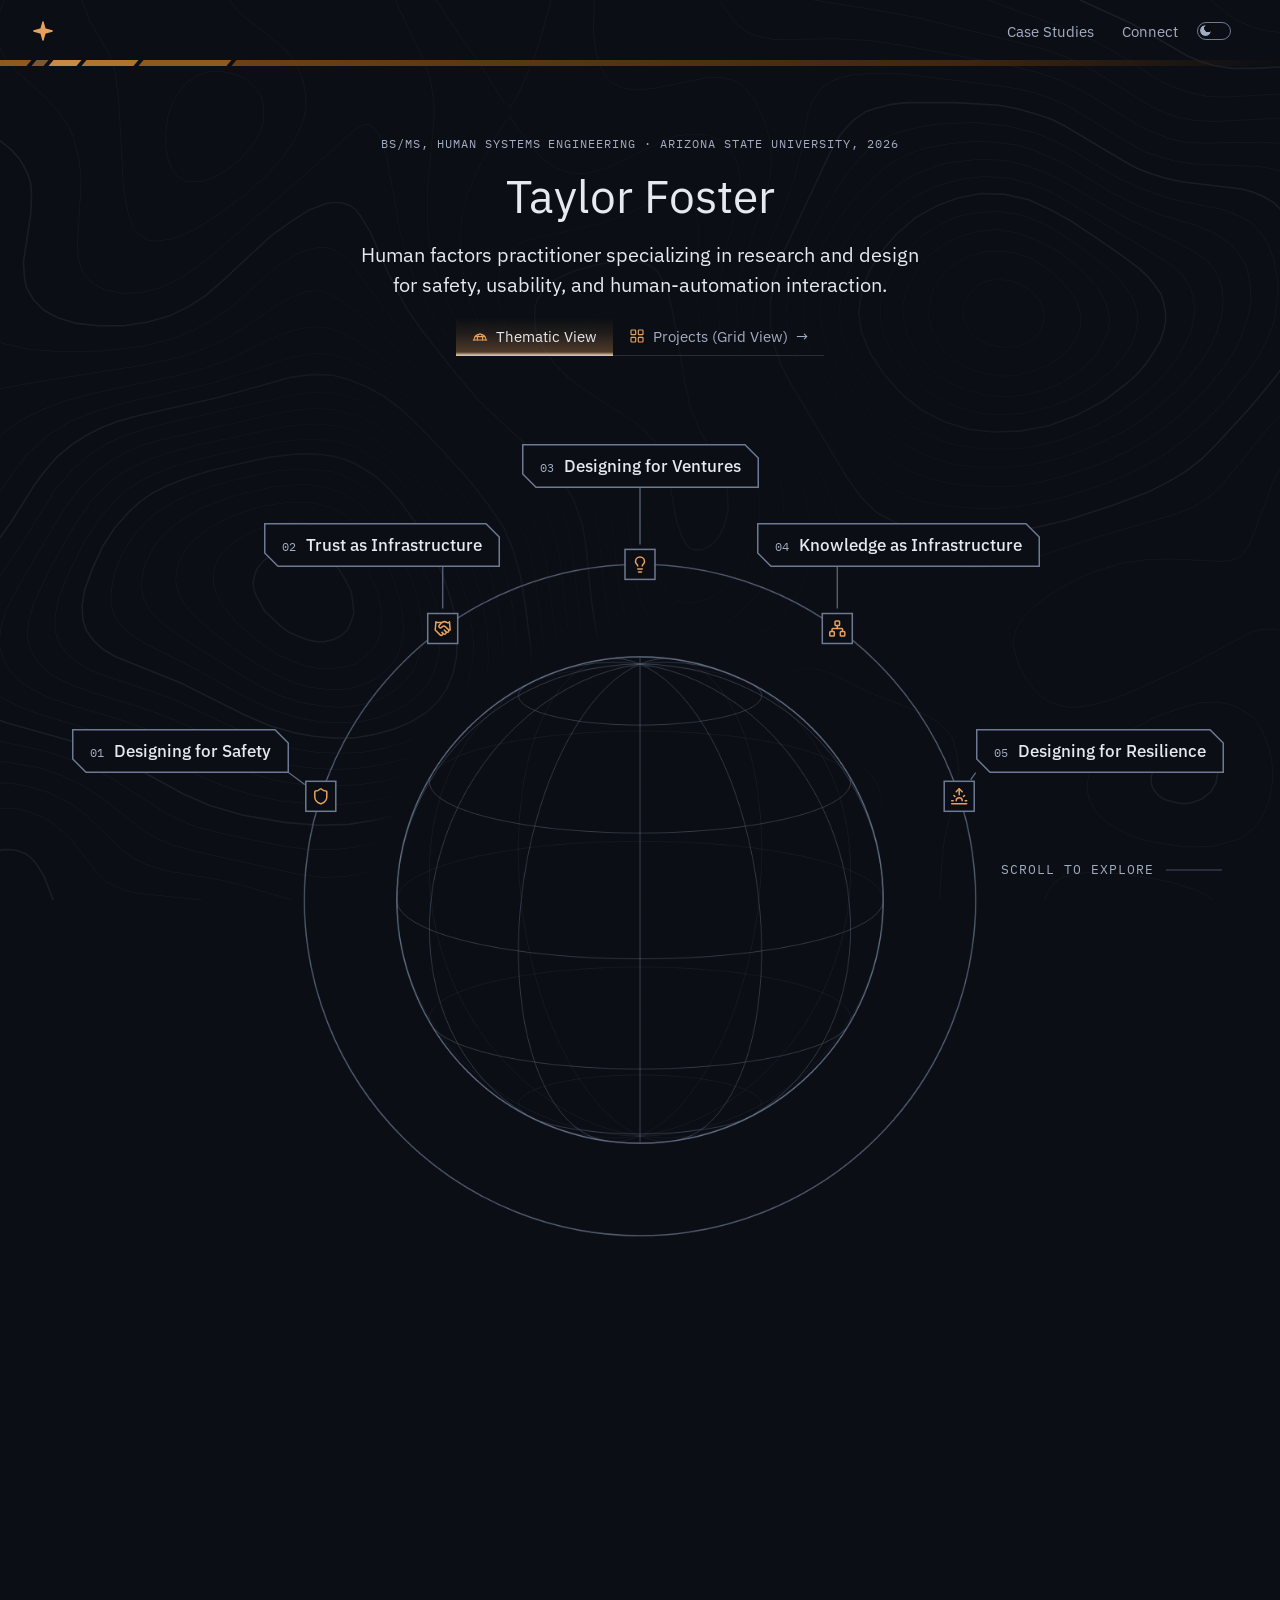
==== commit 7270a0b7: "Drop two redundant status sentences from cards (T-2026-10-14-266) The observer card's "Data collecti" ====
--- a/index.html
+++ b/index.html
@@ -821,7 +821,7 @@
     var cards=(nm==='Trust as Infrastructure')
       ? '<div class="card multi"><p class="lbl">Case study / Course design</p><p class="t">CrisisCourier UAS operator displays</p><img class="hero" src="img/cc_payload_view.webp" width="1440" height="960" loading="lazy" alt="Payload operator view over a 3D city map: package status en route with a progress bar and an inventory button, an alerts panel (smog warning, new drop zone added, temperature alert), the final destination and arrival time, a drop-zone target marker, a compass, and an operator chat reading Cease operations immediately. Safety risk!"><p class="s">In a six-person HSE 542 team (2024), I helped design uncrewed aircraft system (UAS) operator displays for disaster relief. I contributed to the shift toward cargo delivery, operator-role requirements, pilot-control sketches, and alert design. Our concept allocated routine flight tasks to automation while retaining human decision authority.</p><p class="links"><a href="crisiscourier.html">Project page</a></p></div>'   /* Taylor 2026-10-27 (chat): Trust as Infrastructure is the HAT pattern, so the CrisisCourier card goes here (site_data.json crisiscourier-uav, page trust, order 1, after the observer study). Text is the approved title, caption and scope (52 words). Images are the launch set in data order with the data alt text (alt for image 2 shortened). The project page link is a .soon placeholder until the page's URL exists. */
         + '<div class="card multi"><p class="lbl">Project / Research role</p><p class="t" data-pvt="Space Human Autonomy Teaming Annotated Bibliography">Project ENTERPRISE Annotated Bibliography</p><img class="hero" src="img/enterprise_astrobee_card.webp" width="1200" height="953" loading="lazy" alt="An Astrobee free-flying robot floating inside the International Space Station: a cube-shaped robot with a white top panel, a camera, two glowing blue eyes on a small screen, and black and yellow side panels, in front of stowage bags and a row of national flags. A context image of the kind of robot teammate the bibliography discusses, not a photo of Project ENTERPRISE."><p class="m">Illustrative image: Astrobee free-flying robot on the International Space Station. Credit: <a href="https://www.nasa.gov/missions/station/nasa-celebrates-three-years-of-astrobees-buzzing-on-space-station/" target="_blank" rel="noopener">NASA</a>.</p><p class="s">Project ENTERPRISE (Enhanced Networks for Trusted Exploration and Reliability with Predictive Resilient Intelligent Systems for Exploration) examined human-robot collaboration for space exploration by addressing technical and non-technical challenges associated with distributed teams. In ASU&#39;s Interplanetary Initiative Undergraduate Research Scholars Program (Fall 2024), my role in Project ENTERPRISE was to develop an annotated bibliography for the team&#39;s roadmap proposal, featuring cognitive science topics from the Human Systems Engineering program.</p><p class="links"><a href="docs/project_enterprise_annotated_bibliography.pdf" target="_blank" rel="noopener">Annotated bibliography (PDF)</a><a href="https://news.asu.edu/b/20240829-asus-interplanetary-initiative-adds-three-new-pilot-projects-will-champion-innovative" target="_blank" rel="noopener">Program page</a></p></div>'   /* Taylor 2026-11-03 (T-2026-10-14-57): approved enterprise-bibliography card (title T, caption TE, scope T, limit A, all approved T-2026-10-14-20). Only the program link; no excerpt link until the excerpt is hosted. The limit sentence keeps the team's roadmap apart from Taylor's bibliography. */ /* Taylor 2026-11-08 (chat): ENTERPRISE moves from Knowledge to Trust and ASRS from Trust to Knowledge; card text unchanged. */
-        + '<div class="card multi"><p class="lbl">Case study / Proposal stage</p><p class="t">Observer paradigm for robot-teammate trust</p><img class="hero" src="img/obs_filming_layout_card.webp" width="1090" height="826" loading="lazy" alt="Top-down schematic of the filming room for the observer study. Fetch starts at upper right. A black pickup table with Human A is at left. A folding table with an orange and a white basket and Human B is at lower right. The camera sits along the bottom edge."><p class="s">I designed an observer study on decision rights in human-robot teams, developed its survey and analysis plan, and prepared robot-control scripts and video-stimulus materials. Data collection has not begun.</p><p class="links"><a href="observer.html">Project page</a></p></div>'
+        + '<div class="card multi"><p class="lbl">Case study / Proposal stage</p><p class="t">Observer paradigm for robot-teammate trust</p><img class="hero" src="img/obs_filming_layout_card.webp" width="1090" height="826" loading="lazy" alt="Top-down schematic of the filming room for the observer study. Fetch starts at upper right. A black pickup table with Human A is at left. A folding table with an orange and a white basket and Human B is at lower right. The camera sits along the bottom edge."><p class="s">I designed an observer study on decision rights in human-robot teams, developed its survey and analysis plan, and prepared robot-control scripts and video-stimulus materials.</p><p class="links"><a href="observer.html">Project page</a></p></div>'
       : (nm==='Designing for Resilience')
       ? '<div class="card multi"><p class="lbl">Experience / Program reflection</p><p class="t">National Academy of Engineering Grand Challenges Scholars Program (GCSP) at ASU</p><img class="hero" src="img/gcsp_banner_card.webp" width="1200" height="258" loading="lazy" alt="The Grand Challenges Scholars Program logo: a lightbulb made of dots with a world map inside, beside the words Grand Challenges Scholars Program on a gold background."><p class="s">My reflection on four years in the program (GCSP), year by year. I describe what its courses, projects, and research experience taught me, from stakeholder analysis and market fit to algorithmic bias, circular-economy design, and aid effectiveness. The Future Solutions Poster is my first-year (FSE 150) team&#39;s Concept of Operations proposal for earthquake prediction software paired with exoskeleton augmentation for first responders. In its societal-challenges deliverable, I wrote the passages on over-reliance on AI and on who commands rescue operations.</p><p class="links"><a href="https://asu.digication.com/taylor-fosters-gcsp-portfolio/my-gcsp-experience" target="_blank" rel="noopener">Reflection page</a><a href="https://news.engineering.asu.edu/graduate/taylor-foster/" target="_blank" rel="noopener">ASU Engineering News profile</a><a href="https://docs.google.com/presentation/d/1jsu6XATFsBrPNHEMwQVMUzkotFfNhixD/edit?slide=id.p1#slide=id.p1" target="_blank" rel="noopener">Future Solutions Poster</a></p></div>'
         + '<div class="card multi"><p class="lbl">Project / Course proposal</p><p class="t">Off-grid modular homes</p><img class="hero" src="img/design_brief_cover_card.webp" width="1200" height="729" loading="lazy" alt="Cover page of the Sustainable Desert Home Design brief: the title and a tree-ring Ecosystemic Solutions logo on a tan panel, beside an AI-generated visualization of a modular desert home with a red-brown and glass facade among rocks under a dusky sky."><p class="s">In DSC 394 (Design Entrepreneurship and Society), I served as the Green Technology Researcher on a team proposal for climate-adaptive housing in the American Southwest, addressing present and projected climate conditions, documented in my GCSP Portfolio, linked below. Building on the team&#39;s original concept, I independently developed a conceptual product design brief for a modular, off-grid desert home in IND 354 (Principles of Product Design). The brief reflects an early exploration of AI-assisted concept visualization and climate-responsive product design, made while also discovering the latest AI visual generation capabilities as of 2023.</p><p class="links"><a href="https://asu.digication.com/taylor-fosters-gcsp-portfolio/entrepreneurship" target="_blank" rel="noopener">Entrepreneurship page</a><a href="docs/design_brief_sustainable_desert_home.pdf" target="_blank" rel="noopener">Design brief (PDF)</a></p></div>'   /* Taylor 2026-10-27 (artifact comments): the Digication entrepreneurship page goes under the text (v29a). DSC 394 (team proposal) and IND 354 (design brief) are separate classes, so the text names both and the second link is the brief PDF in the IND 354 folder of Taylor's Drive, replacing the GCSP experience link (v29b). The card is no longer one big link, so both links sit in the same row pattern as the BlueMatter card. Taylor 2026-10-27 (chat): the program reflection (the Digication my-gcsp-experience page) gets its own card ahead of the off-grid card, as the GCSP lead that the data model already names for page 05; its summary is condensed from the page text Taylor attached (v29c). */
@@ -830,7 +830,7 @@
         + '<div class="card multi"><p class="lbl">Research / Coauthored conference paper</p><p class="t">Experimental design for structural safety</p><img class="hero" src="img/reu_slide_card.webp" width="800" height="596" loading="lazy" alt="Slide from the REU presentation titled Instrumentation Layout. Left: elevation drawing of the model footing, geogrid, laminar soil container and instrument rack with dimensions. Right: two photos of the instrumented model on the centrifuge shake table, labeled laminar box, model column, guide rails and model mass."><p class="s">I coauthored the 2024 conference paper “Rocking foundations on geosynthetic-improved sand” following my NSF-funded undergraduate research at UC San Diego. My contributions included experimental design, characterization of 3D-printed reinforcement materials, and MATLAB-based research visualization for centrifuge-model testing.</p><p class="links"><a href="https://asu.digication.com/taylor-fosters-gcsp-portfolio/research" target="_blank" rel="noopener">Research page</a><a href="https://doi.org/10.1051/e3sconf/202456910001" target="_blank" rel="noopener">Paper</a><a href="https://armor.ucsd.edu/apply/reu" target="_blank" rel="noopener">ARMOR Lab REU</a></p></div>'   /* Taylor 2026-10-27 (artifact comment): add the REU experience to the first card on Designing for Safety, with the Digication research page link (v29d). Text is the approved reu-paper wording in site_data.json (title, caption, scope: 40 words, under the 55 budget; "3D-printed" as in that file, while the older item bundle has "3D printed"). The card replaces the Safety placeholder and sits ahead of the Devils Invent honor card (data order 1, then 2). The explainer line stays off until Taylor writes it. Taylor's link comes first. The second link, Paper (the DOI), is my addition: the eyebrow says Published paper and the data item's own link is the DOI. */
         + '<div class="card multi"><p class="lbl">Project / Capstone review</p><p class="t" data-pvk>Human-Robot Collaboration in Construction</p><img class="hero" src="img/hrc_capstone_robot_card.webp" width="1144" height="699" loading="lazy" alt="An orange robotic arm mounted on a grey wheeled base, positioned at an unfinished interior wall. A context image of the kind of construction robot the review discusses, not a photo from the review."><p class="m">Illustrative image: mobile construction robot in an unfinished interior. Credit: <a href="https://commons.wikimedia.org/wiki/File:Roso%E2%80%99s_automated_construction_robot.jpg" target="_blank" rel="noopener">Willywangpowei</a>, <a href="https://creativecommons.org/licenses/by/4.0/" target="_blank" rel="noopener">CC BY 4.0</a>, via Wikimedia Commons; cropped, logo removed.</p><p class="s">This thematic literature review examines the safety challenges of human-robot collaboration in architecture, engineering, and construction (AEC). Drawing on 22 peer-reviewed studies, it explores how physical hazards, cognitive workload, trust, and worker perceptions influence the safe integration of collaborative robots into construction environments. The review also considers immersive training technologies and organizational barriers to adoption, highlighting the importance of human-centered design in developing safer and more effective human-robot teams.</p><p class="links"><a href="docs/hrc_construction_capstone_review.pdf" target="_blank" rel="noopener">Review (PDF)</a></p></div>'   /* Taylor 2026-11-10 (chat, T-2026-10-14-209): HSE 477 capstone, sole author, 22 April 2025 (Dr. Qiaoning Carol Zhang). Placed after AES on Designing for Safety at Taylor's request. 'Narrative review' as in its Discussion (the Methods also call the search systematic). The two gaps are the review's own synthesis (standards gap cites Liang et al., 2021). Image (T-2026-10-14-212): Wikimedia Commons photo by Willywangpowei, CC BY 4.0, cropped and both Roso logos inpainted out; built from the 1280 px copy Taylor supplied (original too large to upload). Replaces Table 1. The poster is not used (third-party images and the ASU logo); no faces on project imagery (T-2026-10-14-211). The review PDF is hosted. Text is my draft from the review, awaiting approval. */
       : (nm==='Knowledge as Infrastructure')
-      ? '<div class="card multi"><p class="lbl">Project / Course evaluation</p><p class="t">Learning-science review of an online satellite course</p><img class="hero" src="img/satops_title_card.webp" width="1200" height="588" loading="lazy" alt="Top of the title slide from the Satellite Operations Training Program Evaluation deck: cyan title text over a purple and blue background, above a line drawing of a satellite with solar panels."><p class="s">HSE 427 (Design for Learning) project (2024) evaluating ASU&#39;s online Introduction to Satellite Operations program. I assessed its instruction structure, feedback, and learner motivation against learning-science criteria, then recommended mixed practice, delayed feedback, and retention and transfer tests. An expert review; no learners were tested.</p><p class="links"><a href="docs/satellite_ops_training_evaluation.pdf" target="_blank" rel="noopener">Evaluation (PDF)</a><a href="https://careercatalyst.asu.edu/programs/introduction-satellite-operations/" target="_blank" rel="noopener">Program page</a></p></div>'   /* Taylor 2026-11-03 (chat): approved card text (T-2026-10-14-56), HSE 427, 2024, individual work, year shown in the text as on CrisisCourier (T-2026-10-14-57). The deck is hosted as the evidence (Taylor: "But not the deck? Where is the evidence then?"); the narrated video stays off. First on the page: it has a directly inspectable deliverable. */
+      ? '<div class="card multi"><p class="lbl">Project / Course evaluation</p><p class="t">Learning-science review of an online satellite course</p><img class="hero" src="img/satops_title_card.webp" width="1200" height="588" loading="lazy" alt="Top of the title slide from the Satellite Operations Training Program Evaluation deck: cyan title text over a purple and blue background, above a line drawing of a satellite with solar panels."><p class="s">HSE 427 (Design for Learning) project (2024) evaluating ASU&#39;s online Introduction to Satellite Operations program. I assessed its instruction structure, feedback, and learner motivation against learning-science criteria, then recommended mixed practice, delayed feedback, and retention and transfer tests.</p><p class="links"><a href="docs/satellite_ops_training_evaluation.pdf" target="_blank" rel="noopener">Evaluation (PDF)</a><a href="https://careercatalyst.asu.edu/programs/introduction-satellite-operations/" target="_blank" rel="noopener">Program page</a></p></div>'   /* Taylor 2026-11-03 (chat): approved card text (T-2026-10-14-56), HSE 427, 2024, individual work, year shown in the text as on CrisisCourier (T-2026-10-14-57). The deck is hosted as the evidence (Taylor: "But not the deck? Where is the evidence then?"); the narrated video stays off. First on the page: it has a directly inspectable deliverable. */
         + '<div class="card multi"><p class="lbl">Project / Course design</p><p class="t" data-pvt="Insight Enclave citizen-science app">Insight Enclave</p><img class="hero" src="img/insight_enclave_screens.webp" width="1200" height="687" loading="lazy" alt="Three phone screens from the Insight Enclave prototype: a home screen of trending research topics, a Create New Stratum form with fields for title, description, collaborators and source upload, and an editor annotating a source on sustainable mobility."><p class="s">HSE 429 (Product Design and Evaluation) project (2024): an app concept where citizen scientists publish &ldquo;strata,&rdquo; annotated research notes whose credibility reflects the quality of their sources. I wrote the user requirements, prototyped the core flow in Figma, and ran a usability test with five students that traced most confusion to drag-and-drop organizing.</p><p class="links"><a href="https://www.figma.com/proto/tkbFS2NNGUidiqpNBty125/Insight-Enclave-Prototyping-Screens?node-id=4-2&amp;starting-point-node-id=4%3A2" target="_blank" rel="noopener">Figma prototype</a></p></div>'   /* Taylor 2026-11-05 (chat): Insight Enclave card from the HSE 429 materials he attached (user requirements, 3 Nov 2024; usability test summary, 4 to 6 Dec 2024, five participants; prototyping screens PDF) and the Figma prototype embed (T-2026-10-14-82). A design concept with a usability test, never a built or shipped product (T-2026-10-14-71). Hero is the first three screens of the prototyping-screens board as supplied (home, create, editor); the fourth screen carries a video thumbnail with a person's face and is left out. Link-out to the prototype rather than an embedded iframe, following the Fulcrum precedent (T-2026-10-14-76). The usability report is not hosted: it lists each participant's year, major and gender. */
         + '<div class="card multi"><p class="lbl">Case study / Course analysis</p><p class="t">Software and Automation Coding in UAS Reports: A Reproducible Analysis of NASA Aviation Safety Reporting System (ASRS) Incident Reports</p><img class="hero" src="img/asrs_figure2.webp" width="1650" height="750" loading="lazy" alt="Two-panel dot plot of the share of NASA ASRS UAS reports coded Software and Automation (overall 32.2 percent of 497 reports), each point with a 95% exact binomial confidence interval. Panel A splits the reports by FAR part: Part 107, public aircraft operations, and recreational operations. Panel B splits them by UAS control mode: transitioning between modes, autonomous, waypoint flying, unknown, and manual control."><p class="s">I analyzed 497 NASA Aviation Safety Reporting System (ASRS) uncrewed aircraft system (UAS) reports using R, comparing the share coded “Software and Automation” across regulatory regimes and control modes. I visualized subgroup proportions with 95% exact binomial confidence intervals while keeping the interpretation descriptive.</p><p class="links"><a href="asrs.html">Project page</a><a href="https://github.com/TayFost/asrs-uas-software-automation-analysis" target="_blank" rel="noopener">Repository</a></p></div>'   /* Taylor 2026-11-08 (chat, T-2026-10-14-188): project page asrs.html added and linked; eyebrow back to Case study. Taylor 2026-11-03 (chat): public GitHub repository (R script, figure, README) linked under the text (T-2026-10-14-54). Taylor 2026-11-03 (chat): ASRS moves from Designing for Safety to Trust as Infrastructure, its analysis of Software and Automation coding across regulatory regimes and control modes being an authority and control question (T-2026-10-14-53). Text is the approved card in site_data.json asrs-analysis: title and caption verbatim (portfolio p. 11), scope as edited and approved (T-2026-10-14-20), limit verbatim (p. 12). 45 words. */
       : '<div class="card ph"><p class="lbl">Project</p><p class="t">[Project card to come]</p><p class="s">[One line on the project.]</p></div>';
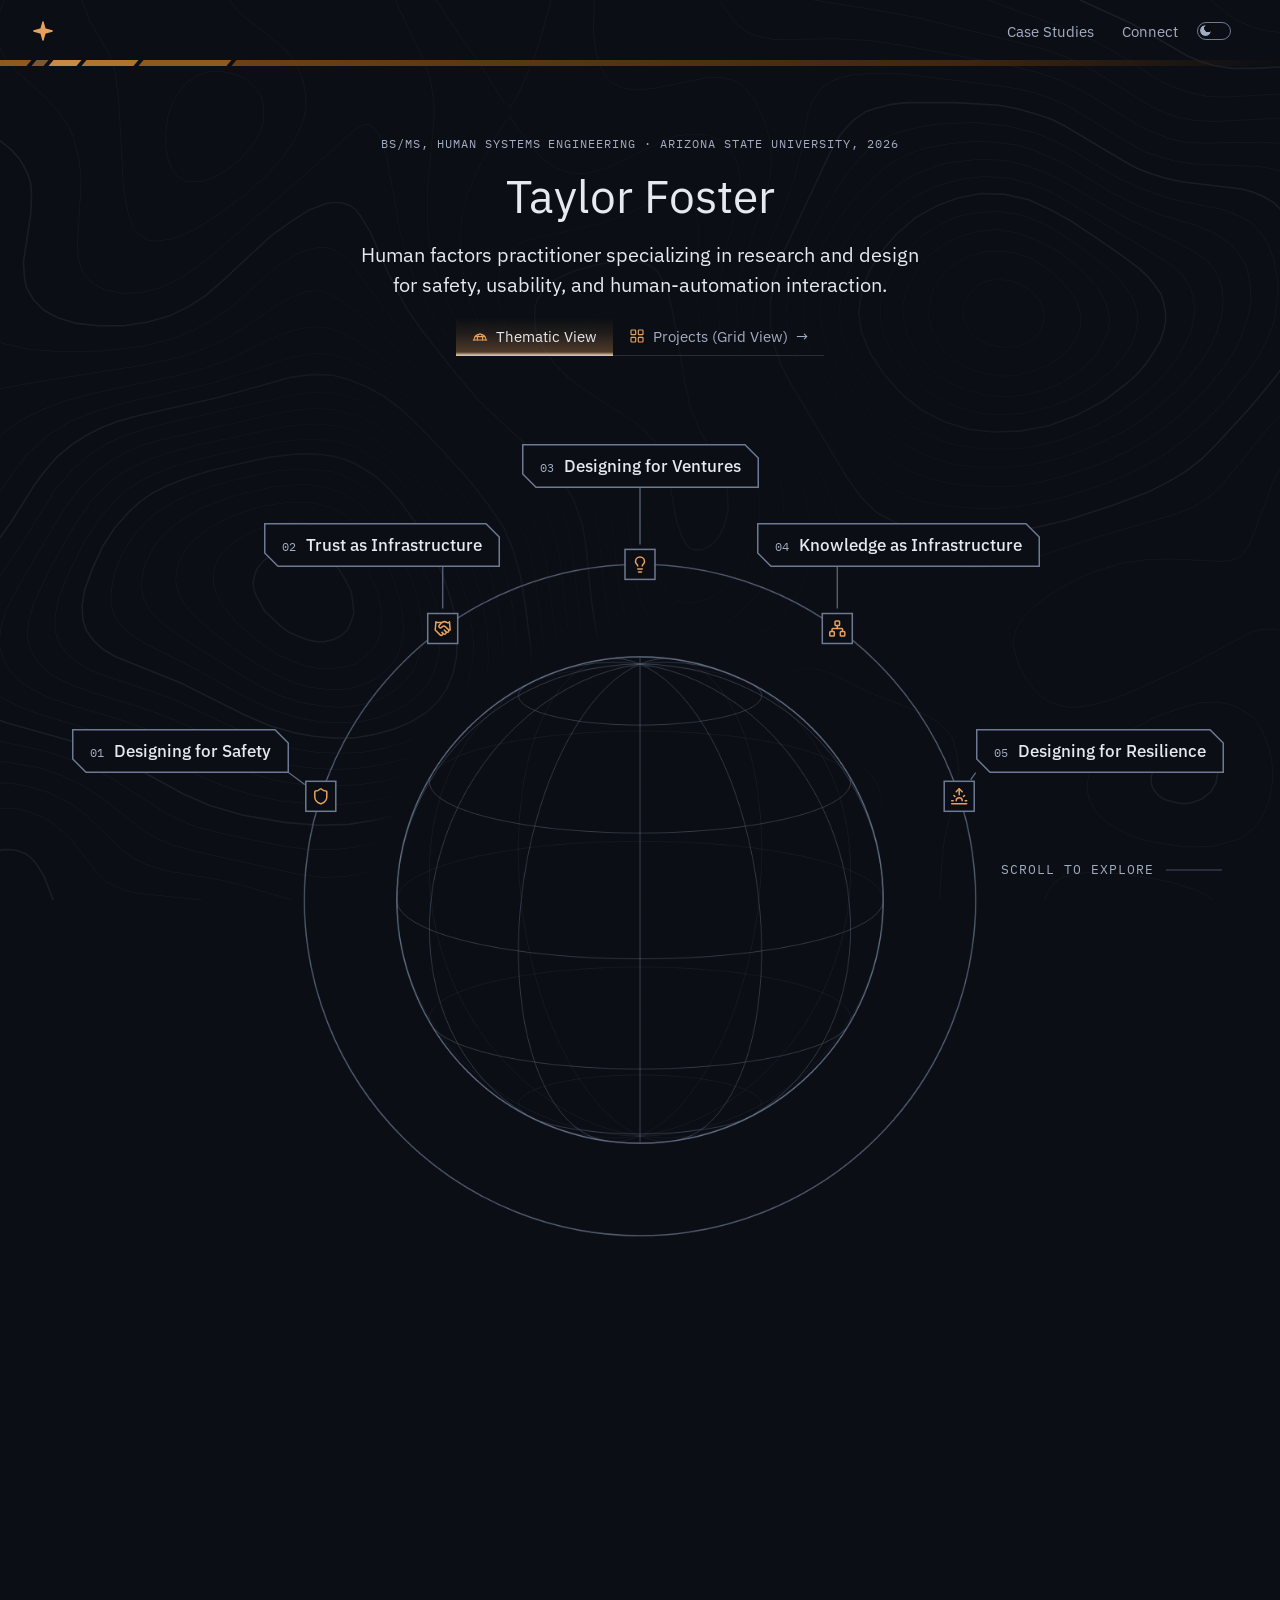
==== commit c218c6b0: "Attune image swap and Taylor's doc edits (T-2026-10-14-267) - Attune card: Pexels fitting photo (Thi" ====
--- a/index.html
+++ b/index.html
@@ -826,7 +826,7 @@
       ? '<div class="card multi"><p class="lbl">Experience / Program reflection</p><p class="t">National Academy of Engineering Grand Challenges Scholars Program (GCSP) at ASU</p><img class="hero" src="img/gcsp_banner_card.webp" width="1200" height="258" loading="lazy" alt="The Grand Challenges Scholars Program logo: a lightbulb made of dots with a world map inside, beside the words Grand Challenges Scholars Program on a gold background."><p class="s">My reflection on four years in the program (GCSP), year by year. I describe what its courses, projects, and research experience taught me, from stakeholder analysis and market fit to algorithmic bias, circular-economy design, and aid effectiveness. The Future Solutions Poster is my first-year (FSE 150) team&#39;s Concept of Operations proposal for earthquake prediction software paired with exoskeleton augmentation for first responders. In its societal-challenges deliverable, I wrote the passages on over-reliance on AI and on who commands rescue operations.</p><p class="links"><a href="https://asu.digication.com/taylor-fosters-gcsp-portfolio/my-gcsp-experience" target="_blank" rel="noopener">Reflection page</a><a href="https://news.engineering.asu.edu/graduate/taylor-foster/" target="_blank" rel="noopener">ASU Engineering News profile</a><a href="https://docs.google.com/presentation/d/1jsu6XATFsBrPNHEMwQVMUzkotFfNhixD/edit?slide=id.p1#slide=id.p1" target="_blank" rel="noopener">Future Solutions Poster</a></p></div>'
         + '<div class="card multi"><p class="lbl">Project / Course proposal</p><p class="t">Off-grid modular homes</p><img class="hero" src="img/design_brief_cover_card.webp" width="1200" height="729" loading="lazy" alt="Cover page of the Sustainable Desert Home Design brief: the title and a tree-ring Ecosystemic Solutions logo on a tan panel, beside an AI-generated visualization of a modular desert home with a red-brown and glass facade among rocks under a dusky sky."><p class="s">In DSC 394 (Design Entrepreneurship and Society), I served as the Green Technology Researcher on a team proposal for climate-adaptive housing in the American Southwest, addressing present and projected climate conditions, documented in my GCSP Portfolio, linked below. Building on the team&#39;s original concept, I independently developed a conceptual product design brief for a modular, off-grid desert home in IND 354 (Principles of Product Design). The brief reflects an early exploration of AI-assisted concept visualization and climate-responsive product design, made while also discovering the latest AI visual generation capabilities as of 2023.</p><p class="links"><a href="https://asu.digication.com/taylor-fosters-gcsp-portfolio/entrepreneurship" target="_blank" rel="noopener">Entrepreneurship page</a><a href="docs/design_brief_sustainable_desert_home.pdf" target="_blank" rel="noopener">Design brief (PDF)</a></p></div>'   /* Taylor 2026-10-27 (artifact comments): the Digication entrepreneurship page goes under the text (v29a). DSC 394 (team proposal) and IND 354 (design brief) are separate classes, so the text names both and the second link is the brief PDF in the IND 354 folder of Taylor's Drive, replacing the GCSP experience link (v29b). The card is no longer one big link, so both links sit in the same row pattern as the BlueMatter card. Taylor 2026-10-27 (chat): the program reflection (the Digication my-gcsp-experience page) gets its own card ahead of the off-grid card, as the GCSP lead that the data model already names for page 05; its summary is condensed from the page text Taylor attached (v29c). */
       : (nm==='Designing for Safety')
-      ? '<div class="card multi"><p class="lbl">Experience / Internship</p><p class="t">Safety and Operations Intern</p><img class="hero" src="img/aes_context_card.webp" width="1200" height="799" loading="lazy" alt="Close-up from behind a virtual reality headset, showing the two lenses and a dark teal interior. A context image of the technology, not a photo of the internship or its training."><p class="m">Image: <a href="https://commons.wikimedia.org/wiki/File:Virtual_reality_headset.jpg" target="_blank" rel="noopener">FloppaIngénieur</a>, <a href="https://creativecommons.org/licenses/by/4.0/" target="_blank" rel="noopener">CC BY 4.0</a>, via Wikimedia Commons. Resized and converted to WebP.</p><p class="s">During an energy-sector internship, I developed safety maps and digital inspection checklists. In 2023, as my first assignment, I assessed the usability of an existing VR lockout/tagout training, promoted its use, and researched alternative vendors. I later collaborated with an external vendor to scope a separate proposed VR training application for power plant operators, contributing to its instructional requirements.</p><p class="links"><a href="https://www.gpstrategies.com/our-work/technical-training-to-power-the-aes-workforce/" target="_blank" rel="noopener">Background: AES operator training</a><a href="https://www.aes.com/sustainability/our-people/occupational-health-and-safety" target="_blank" rel="noopener">AES: Occupational safety</a></p></div>'   /* Taylor 2026-10-27 (chat, fifth relayed message, "Execute"): claim-level disclosure review replaces the categorical exclusion; the card text is unchanged from v29h and gains public-context links (v29i). Taylor 2026-10-27 (artifact comment, v29k): the 2023 sentence now states her account, a usability assessment of the existing VR lockout/tagout training, promoting its use, and researching alternative vendors when the vendor showed no interest in more trainings (55 words, at the budget). Taylor 2026-10-27 (v29j): keep AES occupational safety, remove the 2019 report, replace the vendor customer page with the GP Strategies AES case study. GP Strategies is a different training provider, so the link is context for the plants and their operator training, not documentation of her vendor work. Public launch still waits on the claim-level review against her agreement terms, which her own directive makes the condition. */
+      ? '<div class="card multi"><p class="lbl">Experience / Internship</p><p class="t">Safety and Operations Intern</p><img class="hero" src="img/aes_context_card.webp" width="1200" height="799" loading="lazy" alt="Close-up from behind a virtual reality headset, showing the two lenses and a dark teal interior. A context image of the technology, not a photo of the internship or its training."><p class="m">Image: <a href="https://commons.wikimedia.org/wiki/File:Virtual_reality_headset.jpg" target="_blank" rel="noopener">FloppaIngénieur</a>, <a href="https://creativecommons.org/licenses/by/4.0/" target="_blank" rel="noopener">CC BY 4.0</a>, via Wikimedia Commons. Resized and converted to WebP.</p><p class="s">Across three internships at AES, I supported electrical safety, site operations, and operator training across conventional power generation and renewable energy facilities. I developed safety maps and inspection checklists, documented electrical isolation points, supported arc-flash and environmental remediation planning, and worked with an external vendor to scope a proposed VR operator-training application.</p><p class="links"><a href="https://www.gpstrategies.com/our-work/technical-training-to-power-the-aes-workforce/" target="_blank" rel="noopener">Background: AES operator training</a><a href="https://www.aes.com/sustainability/our-people/occupational-health-and-safety" target="_blank" rel="noopener">AES: Occupational safety</a></p></div>'   /* Taylor 2026-10-27 (chat, fifth relayed message, "Execute"): claim-level disclosure review replaces the categorical exclusion; the card text is unchanged from v29h and gains public-context links (v29i). Taylor 2026-10-27 (artifact comment, v29k): the 2023 sentence now states her account, a usability assessment of the existing VR lockout/tagout training, promoting its use, and researching alternative vendors when the vendor showed no interest in more trainings (55 words, at the budget). Taylor 2026-10-27 (v29j): keep AES occupational safety, remove the 2019 report, replace the vendor customer page with the GP Strategies AES case study. GP Strategies is a different training provider, so the link is context for the plants and their operator training, not documentation of her vendor work. Public launch still waits on the claim-level review against her agreement terms, which her own directive makes the condition. */
         + '<div class="card multi"><p class="lbl">Research / Coauthored conference paper</p><p class="t">Experimental design for structural safety</p><img class="hero" src="img/reu_slide_card.webp" width="800" height="596" loading="lazy" alt="Slide from the REU presentation titled Instrumentation Layout. Left: elevation drawing of the model footing, geogrid, laminar soil container and instrument rack with dimensions. Right: two photos of the instrumented model on the centrifuge shake table, labeled laminar box, model column, guide rails and model mass."><p class="s">I coauthored the 2024 conference paper “Rocking foundations on geosynthetic-improved sand” following my NSF-funded undergraduate research at UC San Diego. My contributions included experimental design, characterization of 3D-printed reinforcement materials, and MATLAB-based research visualization for centrifuge-model testing.</p><p class="links"><a href="https://asu.digication.com/taylor-fosters-gcsp-portfolio/research" target="_blank" rel="noopener">Research page</a><a href="https://doi.org/10.1051/e3sconf/202456910001" target="_blank" rel="noopener">Paper</a><a href="https://armor.ucsd.edu/apply/reu" target="_blank" rel="noopener">ARMOR Lab REU</a></p></div>'   /* Taylor 2026-10-27 (artifact comment): add the REU experience to the first card on Designing for Safety, with the Digication research page link (v29d). Text is the approved reu-paper wording in site_data.json (title, caption, scope: 40 words, under the 55 budget; "3D-printed" as in that file, while the older item bundle has "3D printed"). The card replaces the Safety placeholder and sits ahead of the Devils Invent honor card (data order 1, then 2). The explainer line stays off until Taylor writes it. Taylor's link comes first. The second link, Paper (the DOI), is my addition: the eyebrow says Published paper and the data item's own link is the DOI. */
         + '<div class="card multi"><p class="lbl">Project / Capstone review</p><p class="t" data-pvk>Human-Robot Collaboration in Construction</p><img class="hero" src="img/hrc_capstone_robot_card.webp" width="1144" height="699" loading="lazy" alt="An orange robotic arm mounted on a grey wheeled base, positioned at an unfinished interior wall. A context image of the kind of construction robot the review discusses, not a photo from the review."><p class="m">Illustrative image: mobile construction robot in an unfinished interior. Credit: <a href="https://commons.wikimedia.org/wiki/File:Roso%E2%80%99s_automated_construction_robot.jpg" target="_blank" rel="noopener">Willywangpowei</a>, <a href="https://creativecommons.org/licenses/by/4.0/" target="_blank" rel="noopener">CC BY 4.0</a>, via Wikimedia Commons; cropped, logo removed.</p><p class="s">This thematic literature review examines the safety challenges of human-robot collaboration in architecture, engineering, and construction (AEC). Drawing on 22 peer-reviewed studies, it explores how physical hazards, cognitive workload, trust, and worker perceptions influence the safe integration of collaborative robots into construction environments. The review also considers immersive training technologies and organizational barriers to adoption, highlighting the importance of human-centered design in developing safer and more effective human-robot teams.</p><p class="links"><a href="docs/hrc_construction_capstone_review.pdf" target="_blank" rel="noopener">Review (PDF)</a></p></div>'   /* Taylor 2026-11-10 (chat, T-2026-10-14-209): HSE 477 capstone, sole author, 22 April 2025 (Dr. Qiaoning Carol Zhang). Placed after AES on Designing for Safety at Taylor's request. 'Narrative review' as in its Discussion (the Methods also call the search systematic). The two gaps are the review's own synthesis (standards gap cites Liang et al., 2021). Image (T-2026-10-14-212): Wikimedia Commons photo by Willywangpowei, CC BY 4.0, cropped and both Roso logos inpainted out; built from the 1280 px copy Taylor supplied (original too large to upload). Replaces Table 1. The poster is not used (third-party images and the ASU logo); no faces on project imagery (T-2026-10-14-211). The review PDF is hosted. Text is my draft from the review, awaiting approval. */
       : (nm==='Knowledge as Infrastructure')
@@ -834,7 +834,7 @@
         + '<div class="card multi"><p class="lbl">Project / Course design</p><p class="t" data-pvt="Insight Enclave citizen-science app">Insight Enclave</p><img class="hero" src="img/insight_enclave_screens.webp" width="1200" height="687" loading="lazy" alt="Three phone screens from the Insight Enclave prototype: a home screen of trending research topics, a Create New Stratum form with fields for title, description, collaborators and source upload, and an editor annotating a source on sustainable mobility."><p class="s">HSE 429 (Product Design and Evaluation) project (2024): an app concept where citizen scientists publish &ldquo;strata,&rdquo; annotated research notes whose credibility reflects the quality of their sources. I wrote the user requirements, prototyped the core flow in Figma, and ran a usability test with five students that traced most confusion to drag-and-drop organizing.</p><p class="links"><a href="https://www.figma.com/proto/tkbFS2NNGUidiqpNBty125/Insight-Enclave-Prototyping-Screens?node-id=4-2&amp;starting-point-node-id=4%3A2" target="_blank" rel="noopener">Figma prototype</a></p></div>'   /* Taylor 2026-11-05 (chat): Insight Enclave card from the HSE 429 materials he attached (user requirements, 3 Nov 2024; usability test summary, 4 to 6 Dec 2024, five participants; prototyping screens PDF) and the Figma prototype embed (T-2026-10-14-82). A design concept with a usability test, never a built or shipped product (T-2026-10-14-71). Hero is the first three screens of the prototyping-screens board as supplied (home, create, editor); the fourth screen carries a video thumbnail with a person's face and is left out. Link-out to the prototype rather than an embedded iframe, following the Fulcrum precedent (T-2026-10-14-76). The usability report is not hosted: it lists each participant's year, major and gender. */
         + '<div class="card multi"><p class="lbl">Case study / Course analysis</p><p class="t">Software and Automation Coding in UAS Reports: A Reproducible Analysis of NASA Aviation Safety Reporting System (ASRS) Incident Reports</p><img class="hero" src="img/asrs_figure2.webp" width="1650" height="750" loading="lazy" alt="Two-panel dot plot of the share of NASA ASRS UAS reports coded Software and Automation (overall 32.2 percent of 497 reports), each point with a 95% exact binomial confidence interval. Panel A splits the reports by FAR part: Part 107, public aircraft operations, and recreational operations. Panel B splits them by UAS control mode: transitioning between modes, autonomous, waypoint flying, unknown, and manual control."><p class="s">I analyzed 497 NASA Aviation Safety Reporting System (ASRS) uncrewed aircraft system (UAS) reports using R, comparing the share coded “Software and Automation” across regulatory regimes and control modes. I visualized subgroup proportions with 95% exact binomial confidence intervals while keeping the interpretation descriptive.</p><p class="links"><a href="asrs.html">Project page</a><a href="https://github.com/TayFost/asrs-uas-software-automation-analysis" target="_blank" rel="noopener">Repository</a></p></div>'   /* Taylor 2026-11-08 (chat, T-2026-10-14-188): project page asrs.html added and linked; eyebrow back to Case study. Taylor 2026-11-03 (chat): public GitHub repository (R script, figure, README) linked under the text (T-2026-10-14-54). Taylor 2026-11-03 (chat): ASRS moves from Designing for Safety to Trust as Infrastructure, its analysis of Software and Automation coding across regulatory regimes and control modes being an authority and control question (T-2026-10-14-53). Text is the approved card in site_data.json asrs-analysis: title and caption verbatim (portfolio p. 11), scope as edited and approved (T-2026-10-14-20), limit verbatim (p. 12). 45 words. */
       : '<div class="card ph"><p class="lbl">Project</p><p class="t">[Project card to come]</p><p class="s">[One line on the project.]</p></div>';
-    if(nm==='Designing for Ventures'){ cards='<div class="card multi"><p class="lbl">Project / Prototyping role</p><p class="t" data-pvt="Countdown CES recycled-plastic school furniture">Countdown CES (Circular Economy Solutions)</p><img class="hero" src="img/ces_build_card.webp" width="1724" height="852" loading="lazy" alt="Two team photos, Fall 2023. Left, a CNC router bit cutting chair parts from a sheet of recycled HDPE, purple flecked with teal. Right, a chair prototype in marbled recycled HDPE, with wedged joints holding its backrest, shown on a white background."><p class="s">Through ASU&#39;s Engineering Projects in Community Service (EPICS), our team designed recycled high-density polyethylene (HDPE) school furniture with Countdown CES for schools in Ghana. As prototyping lead, I operated computer numerical control (CNC) equipment and tested furniture joints to inform fit and manufacturing decisions.</p><p class="links"><a href="https://epics.engineering.asu.edu/2021/01/countdown-ces/" target="_blank" rel="noopener">EPICS project page</a><a href="https://asu.digication.com/taylor-fosters-gcsp-portfolio/project-1-1" target="_blank" rel="noopener">Fall 2023 reflection</a><a href="https://asu.digication.com/taylor-fosters-gcsp-portfolio/project-2" target="_blank" rel="noopener">Spring 2024 reflection</a></p></div>'+'<div class="card multi"><p class="lbl">Project / Research role</p><p class="t" data-pvt="BlueMatter brain-computer interface">The BlueMatter Project</p><img class="hero" src="img/bluematter_site_card.webp" width="1200" height="681" loading="lazy" alt="Hero section of the BlueMatter website: the headline Technology Controlled by Thought, No Implant Required, beside a glowing outline of a head with a stylized brain wired to icons of a phone, robot arm and house, on a dark blue background."><p class="s">Luminosity Lab research project on a discreet, non-invasive electroencephalography (EEG) brain-computer interface. As Human Systems and Algorithms Research Lead, I summarized the research on reading EEG brain signals, including machine learning and analysis methods inspired by dynamical systems theory. I also built and deployed much of the website&#39;s initial front end with the help of AI coding agents (Manus and ChatGPT&#39;s Codex).</p><p class="links"><a href="https://theluminositylab.com/projects/bluematter" target="_blank" rel="noopener">Luminosity Lab project page</a><a href="https://bluematterbci.github.io/" target="_blank" rel="noopener">BlueMatter website</a></p></div>'+'<div class="card multi"><p class="lbl">Project / Strategist role</p><p class="t" data-pv="full">Attune: A Lightweight Pre-fitting EMG Training Platform</p><img class="hero" src="img/attune_prosthetic_card.webp" width="509" height="339" loading="lazy" alt="A young woman in a white T-shirt sits cross-legged on a bed, wearing a black myoelectric prosthetic arm and resting its hand on her knee. Photo from the Attune NEXUS Summit 2026 poster."><p class="s">At the Luminosity Lab, I contributed research and product strategy for a proposed pre-fitting training platform using electromyography (EMG) and immersive environments. My work included partner and market research, motor-learning synthesis, and contributions to the team&#39;s white paper. The project remains in development and is not validated.</p><p class="links"><a href="https://www.attuneprep.com" target="_blank" rel="noopener">Attune website</a><a href="https://theluminositylab.com/projects/attune" target="_blank" rel="noopener">Luminosity Lab project page</a><a href="https://drive.google.com/file/d/1Na7Z4FcOGB7Lg7O1fgjbXNacWtIPz8Wl/view" target="_blank" rel="noopener">White paper (PDF)</a></p></div>'+'<div class="card multi"><p class="lbl">Project / Instructional role</p><p class="t">WithKiP Robotics Curriculum and Teacher-Led AI Support</p><img class="hero" src="img/kip_render_card.webp" width="1200" height="750" loading="lazy" alt="Transparent wireframe render of the KiP classroom robot from above, showing its housing, internal mounts, two side wheels and a rear caster ball."><p class="s">WithKiP Robotics/STEM Learning Platform, Former Luminosity Lab Project. My contribution to this team product is instructional design grounded in learning science. It includes seven teacher guides, an audit against the Computer Science Teachers Association (CSTA) Level 1B standards, before their 2026 revisions, a Next Generation Science Standards (NGSS) activity alignment, and the pedagogical specification, system prompt, and teacher feedback instrument for a teacher-led AI assistant. I also researched grant funding and marketing statistics for the team.</p><p class="links"><a href="https://theluminositylab.com/projects/kip" target="_blank" rel="noopener">Venture page</a><a href="https://www.linkedin.com/company/withkip/" target="_blank" rel="noopener">WithKiP on LinkedIn</a><a href="https://www.nextgenscience.org/search-standards" target="_blank" rel="noopener">NGSS standards</a><a href="https://csteachers.org/wp-content/uploads/2025/03/csta-k-12-computer-science-standards-revised.pdf" target="_blank" rel="noopener">CSTA standards (2017)</a></p></div>'; }   /* Taylor 2026-11-05 (chat): Attune card drafted from her LinkedIn Luminosity Lab entry, awaiting approval (T-2026-10-14-67). The open placeholder stays last until the third venture is chosen. Taylor 2026-11-09 (chat): Countdown CES card added first, chronologically (T-2026-10-14-203); text is my draft from her blurb, awaiting approval; image pairs CNC cutting of recycled HDPE with a chair prototype, no people (Fall 2023 transition slides, slide 5; Taylor 2026-11-09). Text reframed as builder for a startup (T-2026-10-14-205). data-pvt keeps the home preview short. */
+    if(nm==='Designing for Ventures'){ cards='<div class="card multi"><p class="lbl">Project / Prototyping role</p><p class="t" data-pvt="Countdown CES recycled-plastic school furniture">Countdown CES (Circular Economy Solutions)</p><img class="hero" src="img/ces_build_card.webp" width="1724" height="852" loading="lazy" alt="Two team photos, Fall 2023. Left, a CNC router bit cutting chair parts from a sheet of recycled HDPE, purple flecked with teal. Right, a chair prototype in marbled recycled HDPE, with wedged joints holding its backrest, shown on a white background."><p class="s">Through ASU&#39;s Engineering Projects in Community Service (EPICS), our team designed recycled high-density polyethylene (HDPE) school furniture with Countdown CES for schools in Ghana. As prototyping lead, I operated computer numerical control (CNC) equipment and tested furniture joints to inform fit and manufacturing decisions.</p><p class="links"><a href="https://epics.engineering.asu.edu/2021/01/countdown-ces/" target="_blank" rel="noopener">EPICS project page</a><a href="https://asu.digication.com/taylor-fosters-gcsp-portfolio/project-1-1" target="_blank" rel="noopener">Fall 2023 reflection</a><a href="https://asu.digication.com/taylor-fosters-gcsp-portfolio/project-2" target="_blank" rel="noopener">Spring 2024 reflection</a></p></div>'+'<div class="card multi"><p class="lbl">Project / Research role</p><p class="t" data-pvt="BlueMatter brain-computer interface">The BlueMatter Project</p><img class="hero" src="img/bluematter_site_card.webp" width="1200" height="681" loading="lazy" alt="Hero section of the BlueMatter website: the headline Technology Controlled by Thought, No Implant Required, beside a glowing outline of a head with a stylized brain wired to icons of a phone, robot arm and house, on a dark blue background."><p class="s">Luminosity Lab research project on a discreet, non-invasive electroencephalography (EEG) brain-computer interface. As Human Systems and Algorithms Research Lead, I summarized the research on reading EEG brain signals, including machine learning and analysis methods inspired by dynamical systems theory. I also built and deployed much of the website&#39;s initial front end with the help of AI coding agents (Manus and ChatGPT&#39;s Codex).</p><p class="links"><a href="https://theluminositylab.com/projects/bluematter" target="_blank" rel="noopener">Luminosity Lab project page</a><a href="https://bluematterbci.github.io/" target="_blank" rel="noopener">BlueMatter website</a></p></div>'+'<div class="card multi"><p class="lbl">Project / Strategist role</p><p class="t" data-pv="full">Attune: A Lightweight Pre-fitting EMG Training Platform</p><img class="hero" src="img/attune_fitting_card.webp" width="1125" height="750" loading="lazy" alt="Two hands align a myoelectric prosthetic hand with the carbon-fiber socket on a person&#39;s forearm, beside a desk and laptop. A stock photo, not from the Attune project."><p class="m">Photo by <a href="https://www.pexels.com/photo/engineer-fitting-prosthetic-arm-3912962/" target="_blank" rel="noopener">ThisIsEngineering / Pexels</a> (cropped).</p><p class="s">At the Luminosity Lab, I contributed research and product strategy for a proposed pre-fitting training platform using electromyography (EMG) and immersive environments. My work included partner and market research, motor-learning synthesis, and contributions to the team&#39;s white paper. The project remains in development and is not validated.</p><p class="links"><a href="https://www.attuneprep.com" target="_blank" rel="noopener">Attune website</a><a href="https://theluminositylab.com/projects/attune" target="_blank" rel="noopener">Luminosity Lab project page</a><a href="https://drive.google.com/file/d/1Na7Z4FcOGB7Lg7O1fgjbXNacWtIPz8Wl/view" target="_blank" rel="noopener">White paper (PDF)</a></p></div>'+'<div class="card multi"><p class="lbl">Project / Instructional role</p><p class="t">WithKiP Robotics Curriculum and Teacher-Led AI Support</p><img class="hero" src="img/kip_render_card.webp" width="1200" height="750" loading="lazy" alt="Transparent wireframe render of the KiP classroom robot from above, showing its housing, internal mounts, two side wheels and a rear caster ball."><p class="s">I developed teacher guides and curriculum-alignment materials for WithKiP, a robotics and STEM learning platform. My contributions also included applying learning-science principles to instructional design and the platform&#39;s teacher-support AI features.</p><p class="links"><a href="https://theluminositylab.com/projects/kip" target="_blank" rel="noopener">Venture page</a><a href="https://www.linkedin.com/company/withkip/" target="_blank" rel="noopener">WithKiP on LinkedIn</a><a href="https://www.nextgenscience.org/search-standards" target="_blank" rel="noopener">NGSS standards</a><a href="https://csteachers.org/wp-content/uploads/2025/03/csta-k-12-computer-science-standards-revised.pdf" target="_blank" rel="noopener">CSTA standards (2017)</a></p></div>'; }   /* Taylor 2026-11-05 (chat): Attune card drafted from her LinkedIn Luminosity Lab entry, awaiting approval (T-2026-10-14-67). The open placeholder stays last until the third venture is chosen. Taylor 2026-11-09 (chat): Countdown CES card added first, chronologically (T-2026-10-14-203); text is my draft from her blurb, awaiting approval; image pairs CNC cutting of recycled HDPE with a chair prototype, no people (Fall 2023 transition slides, slide 5; Taylor 2026-11-09). Text reframed as builder for a startup (T-2026-10-14-205). data-pvt keeps the home preview short. */
     cards+=(HONORS[ids[i]]||'');   /* after the existing cards on that page */
     var ORD={'Trust as Infrastructure':['CrisisCourier','Project ENTERPRISE','Observer paradigm'],'Designing for Safety':['1st Place','Experimental design','Safety and Operations','Human-Robot Collaboration'],'Designing for Ventures':['Countdown CES','WithKiP','The BlueMatter Project','Attune']};
     if(ORD[nm]){ var cs=cards.split(/(?=<(?:div|a) class="card)/), rk=function(c){ for(var j=0;j<ORD[nm].length;j++){ if(new RegExp('<p class="t"[^>]*>'+ORD[nm][j]).test(c)){ return j; } } return 99; }; cards=cs.map(function(c,k){ return [rk(c),k,c]; }).sort(function(a,b){ return a[0]-b[0]||a[1]-b[1]; }).map(function(x){ return x[2]; }).join(''); }   /* Taylor 2026-11-05 (chat): cards run in chronological order by the work's start, earliest first, on every pattern page; page order does not change. Safety: Devils Invent (Feb 2022), REU (summer 2022), internship (June 2023). Trust: CrisisCourier (HSE 542, Fall 2024), ENTERPRISE (Fall 2024; swapped in for ASRS, Taylor 2026-11-08), observer last (Taylor 2026-11-06: worked on into summer 2026, so it is placed by where the work ran to, as in Grid View). Ventures: Countdown CES (Fall 2023, Taylor 2026-11-09), WithKiP (Feb 2025), BlueMatter (31 Aug 2025), Attune (6 Sep 2025). Resilience and Knowledge already read in that order (GCSP first as the program; off-grid brief from Spring 2023, SpaceHACK Mar 2023; HSE 427, Insight Enclave, then ASRS from Spring 2026) and need no entry. Cards not listed keep their source order after the listed ones. */
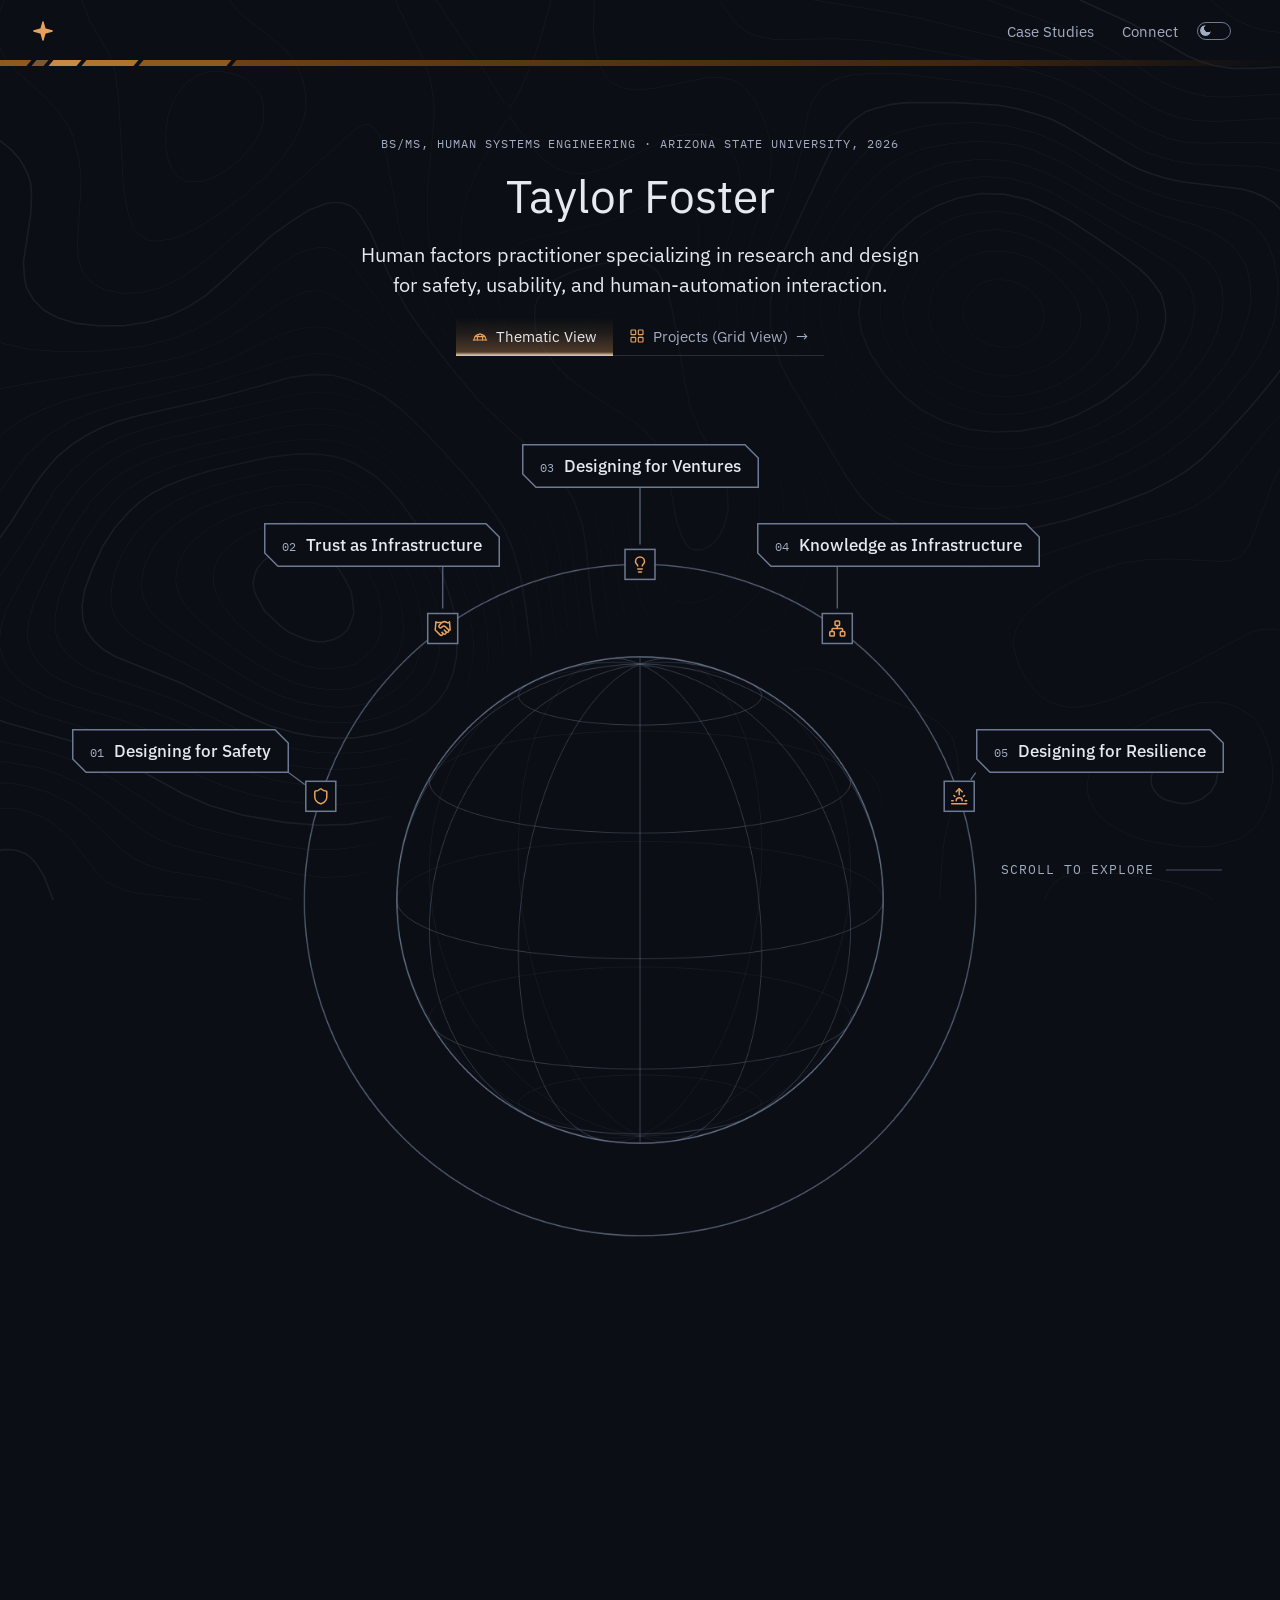
==== commit f4cd571b: "content: refine off-grid housing card and link whitepaper" ====
--- a/index.html
+++ b/index.html
@@ -1,4 +1,9 @@
-<!doctype html><html><head><meta charset=utf8><meta name=viewport content="width=device-width,initial-scale=1,viewport-fit=cover"><style>:root{color-scheme:light;box-sizing:border-box;padding-top:env(safe-area-inset-top,0px);padding-bottom:env(safe-area-inset-bottom,0px)}html{scroll-padding-top:env(safe-area-inset-top,0px)}body{margin:0;padding:0;font:14px -apple-system,BlinkMacSystemFont,sans-serif;background:#fff;color:#000}img{max-width:100%}[hidden]:not([hidden=until-found i]){display:none!important}</style></head><body>
+<!doctype html><html><head>
+<link rel="icon" href="img/favicon.ico" sizes="16x16 32x32 48x48">
+<link rel="icon" type="image/png" sizes="32x32" href="img/favicon-32.png">
+<link rel="icon" type="image/png" sizes="192x192" href="img/favicon-192.png">
+<link rel="apple-touch-icon" sizes="180x180" href="img/favicon-180.png">
+<meta charset=utf8><meta name=viewport content="width=device-width,initial-scale=1,viewport-fit=cover"><style>:root{color-scheme:light;box-sizing:border-box;padding-top:env(safe-area-inset-top,0px);padding-bottom:env(safe-area-inset-bottom,0px)}html{scroll-padding-top:env(safe-area-inset-top,0px)}body{margin:0;padding:0;font:14px -apple-system,BlinkMacSystemFont,sans-serif;background:#fff;color:#000}img{max-width:100%}[hidden]:not([hidden=until-found i]){display:none!important}</style></head><body>
 <!doctype html><html><head><meta charset=utf8><meta name=viewport content="width=device-width,initial-scale=1,viewport-fit=cover"><style>:root{color-scheme:light;box-sizing:border-box;padding-top:env(safe-area-inset-top,0px);padding-bottom:env(safe-area-inset-bottom,0px)}html{scroll-padding-top:env(safe-area-inset-top,0px)}body{margin:0;padding:0;font:14px -apple-system,BlinkMacSystemFont,sans-serif;background:#fff;color:#000}img{max-width:100%}[hidden]:not([hidden=until-found i]){display:none!important}#home .lbl .eb2::before{ content:" \00B7  "; }
 @media (max-width:759px){ #home .lbl .eb2{ display:block; margin-top:4px; } #home .lbl .eb2::before{ content:none; } }
 </style><link rel="stylesheet" href="css/cardmore.css">
@@ -824,7 +829,7 @@
         + '<div class="card multi"><p class="lbl">Case study / Proposal stage</p><p class="t">Observer paradigm for robot-teammate trust</p><img class="hero" src="img/obs_filming_layout_card.webp" width="1090" height="826" loading="lazy" alt="Top-down schematic of the filming room for the observer study. Fetch starts at upper right. A black pickup table with Human A is at left. A folding table with an orange and a white basket and Human B is at lower right. The camera sits along the bottom edge."><p class="s">I designed an observer study on decision rights in human-robot teams, developed its survey and analysis plan, and prepared robot-control scripts and video-stimulus materials.</p><p class="links"><a href="observer.html">Project page</a></p></div>'
       : (nm==='Designing for Resilience')
       ? '<div class="card multi"><p class="lbl">Experience / Program reflection</p><p class="t">National Academy of Engineering Grand Challenges Scholars Program (GCSP) at ASU</p><img class="hero" src="img/gcsp_banner_card.webp" width="1200" height="258" loading="lazy" alt="The Grand Challenges Scholars Program logo: a lightbulb made of dots with a world map inside, beside the words Grand Challenges Scholars Program on a gold background."><p class="s">My reflection on four years in the program (GCSP), year by year. I describe what its courses, projects, and research experience taught me, from stakeholder analysis and market fit to algorithmic bias, circular-economy design, and aid effectiveness. The Future Solutions Poster is my first-year (FSE 150) team&#39;s Concept of Operations proposal for earthquake prediction software paired with exoskeleton augmentation for first responders. In its societal-challenges deliverable, I wrote the passages on over-reliance on AI and on who commands rescue operations.</p><p class="links"><a href="https://asu.digication.com/taylor-fosters-gcsp-portfolio/my-gcsp-experience" target="_blank" rel="noopener">Reflection page</a><a href="https://news.engineering.asu.edu/graduate/taylor-foster/" target="_blank" rel="noopener">ASU Engineering News profile</a><a href="https://docs.google.com/presentation/d/1jsu6XATFsBrPNHEMwQVMUzkotFfNhixD/edit?slide=id.p1#slide=id.p1" target="_blank" rel="noopener">Future Solutions Poster</a></p></div>'
-        + '<div class="card multi"><p class="lbl">Project / Course proposal</p><p class="t">Off-grid modular homes</p><img class="hero" src="img/design_brief_cover_card.webp" width="1200" height="729" loading="lazy" alt="Cover page of the Sustainable Desert Home Design brief: the title and a tree-ring Ecosystemic Solutions logo on a tan panel, beside an AI-generated visualization of a modular desert home with a red-brown and glass facade among rocks under a dusky sky."><p class="s">In DSC 394 (Design Entrepreneurship and Society), I served as the Green Technology Researcher on a team proposal for climate-adaptive housing in the American Southwest, addressing present and projected climate conditions, documented in my GCSP Portfolio, linked below. Building on the team&#39;s original concept, I independently developed a conceptual product design brief for a modular, off-grid desert home in IND 354 (Principles of Product Design). The brief reflects an early exploration of AI-assisted concept visualization and climate-responsive product design, made while also discovering the latest AI visual generation capabilities as of 2023.</p><p class="links"><a href="https://asu.digication.com/taylor-fosters-gcsp-portfolio/entrepreneurship" target="_blank" rel="noopener">Entrepreneurship page</a><a href="docs/design_brief_sustainable_desert_home.pdf" target="_blank" rel="noopener">Design brief (PDF)</a></p></div>'   /* Taylor 2026-10-27 (artifact comments): the Digication entrepreneurship page goes under the text (v29a). DSC 394 (team proposal) and IND 354 (design brief) are separate classes, so the text names both and the second link is the brief PDF in the IND 354 folder of Taylor's Drive, replacing the GCSP experience link (v29b). The card is no longer one big link, so both links sit in the same row pattern as the BlueMatter card. Taylor 2026-10-27 (chat): the program reflection (the Digication my-gcsp-experience page) gets its own card ahead of the off-grid card, as the GCSP lead that the data model already names for page 05; its summary is condensed from the page text Taylor attached (v29c). */
+        + '<div class="card multi"><p class="lbl">Project / Course proposal</p><p class="t">Off-grid modular homes</p><img class="hero" src="img/design_brief_cover_card.webp" width="1200" height="729" loading="lazy" alt="Cover page of the Sustainable Desert Home Design brief: the title and a tree-ring Ecosystemic Solutions logo on a tan panel, beside an AI-generated visualization of a modular desert home with a red-brown and glass facade among rocks under a dusky sky."><p class="s">As the Green Technology Researcher on a DSC 394 team, I researched climate-adaptive housing strategies for the American Southwest as part of a sustainable housing venture concept. Building on the team&#39;s work, I independently developed a product design brief in IND 354 for a modular, off-grid desert home, using AI-assisted visualization to explore early design possibilities.</p><p class="links"><a href="https://docs.google.com/document/d/1xwkSgDs1-ekCH5tJlQL6sJQEZLb0xSPBo56bU_4aEtk/edit?tab=t.0" target="_blank" rel="noopener">Ecosystemic Solutions Whitepaper</a><a href="docs/design_brief_sustainable_desert_home.pdf" target="_blank" rel="noopener">Design brief (PDF)</a></p></div>'   /* Taylor 2026-10-27 (artifact comments): the Digication entrepreneurship page goes under the text (v29a). DSC 394 (team proposal) and IND 354 (design brief) are separate classes, so the text names both and the second link is the brief PDF in the IND 354 folder of Taylor's Drive, replacing the GCSP experience link (v29b). The card is no longer one big link, so both links sit in the same row pattern as the BlueMatter card. Taylor 2026-10-27 (chat): the program reflection (the Digication my-gcsp-experience page) gets its own card ahead of the off-grid card, as the GCSP lead that the data model already names for page 05; its summary is condensed from the page text Taylor attached (v29c). */
       : (nm==='Designing for Safety')
       ? '<div class="card multi"><p class="lbl">Experience / Internship</p><p class="t">Safety and Operations Intern</p><img class="hero" src="img/aes_context_card.webp" width="1200" height="799" loading="lazy" alt="Close-up from behind a virtual reality headset, showing the two lenses and a dark teal interior. A context image of the technology, not a photo of the internship or its training."><p class="m">Image: <a href="https://commons.wikimedia.org/wiki/File:Virtual_reality_headset.jpg" target="_blank" rel="noopener">FloppaIngénieur</a>, <a href="https://creativecommons.org/licenses/by/4.0/" target="_blank" rel="noopener">CC BY 4.0</a>, via Wikimedia Commons. Resized and converted to WebP.</p><p class="s">Across three internships at AES, I supported electrical safety, site operations, and operator training across conventional power generation and renewable energy facilities. I developed safety maps and inspection checklists, documented electrical isolation points, supported arc-flash and environmental remediation planning, and worked with an external vendor to scope a proposed VR operator-training application.</p><p class="links"><a href="https://www.gpstrategies.com/our-work/technical-training-to-power-the-aes-workforce/" target="_blank" rel="noopener">Background: AES operator training</a><a href="https://www.aes.com/sustainability/our-people/occupational-health-and-safety" target="_blank" rel="noopener">AES: Occupational safety</a></p></div>'   /* Taylor 2026-10-27 (chat, fifth relayed message, "Execute"): claim-level disclosure review replaces the categorical exclusion; the card text is unchanged from v29h and gains public-context links (v29i). Taylor 2026-10-27 (artifact comment, v29k): the 2023 sentence now states her account, a usability assessment of the existing VR lockout/tagout training, promoting its use, and researching alternative vendors when the vendor showed no interest in more trainings (55 words, at the budget). Taylor 2026-10-27 (v29j): keep AES occupational safety, remove the 2019 report, replace the vendor customer page with the GP Strategies AES case study. GP Strategies is a different training provider, so the link is context for the plants and their operator training, not documentation of her vendor work. Public launch still waits on the claim-level review against her agreement terms, which her own directive makes the condition. */
         + '<div class="card multi"><p class="lbl">Research / Coauthored conference paper</p><p class="t">Experimental design for structural safety</p><img class="hero" src="img/reu_slide_card.webp" width="800" height="596" loading="lazy" alt="Slide from the REU presentation titled Instrumentation Layout. Left: elevation drawing of the model footing, geogrid, laminar soil container and instrument rack with dimensions. Right: two photos of the instrumented model on the centrifuge shake table, labeled laminar box, model column, guide rails and model mass."><p class="s">I coauthored the 2024 conference paper “Rocking foundations on geosynthetic-improved sand” following my NSF-funded undergraduate research at UC San Diego. My contributions included experimental design, characterization of 3D-printed reinforcement materials, and MATLAB-based research visualization for centrifuge-model testing.</p><p class="links"><a href="https://asu.digication.com/taylor-fosters-gcsp-portfolio/research" target="_blank" rel="noopener">Research page</a><a href="https://doi.org/10.1051/e3sconf/202456910001" target="_blank" rel="noopener">Paper</a><a href="https://armor.ucsd.edu/apply/reu" target="_blank" rel="noopener">ARMOR Lab REU</a></p></div>'   /* Taylor 2026-10-27 (artifact comment): add the REU experience to the first card on Designing for Safety, with the Digication research page link (v29d). Text is the approved reu-paper wording in site_data.json (title, caption, scope: 40 words, under the 55 budget; "3D-printed" as in that file, while the older item bundle has "3D printed"). The card replaces the Safety placeholder and sits ahead of the Devils Invent honor card (data order 1, then 2). The explainer line stays off until Taylor writes it. Taylor's link comes first. The second link, Paper (the DOI), is my addition: the eyebrow says Published paper and the data item's own link is the DOI. */
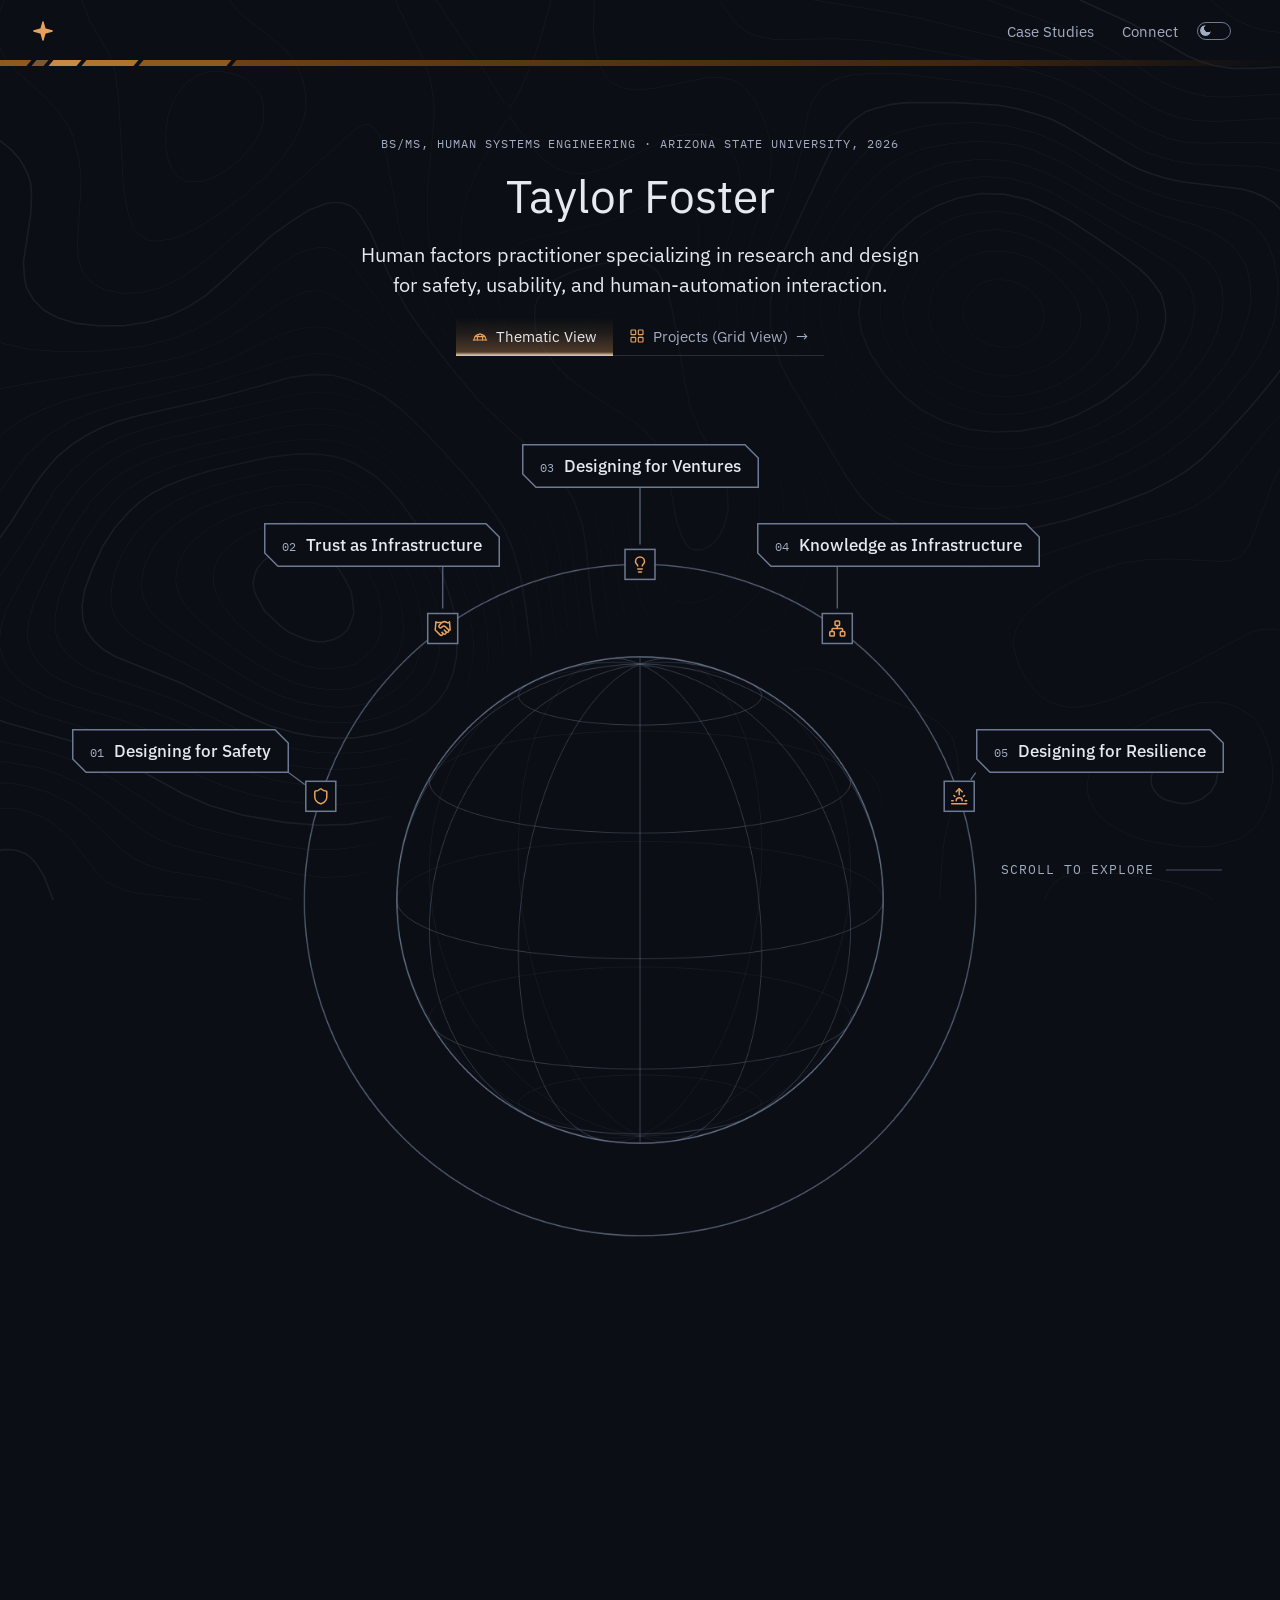
==== commit 690e975b: "Cards: star marker on the Case study category segment (Thematic and Grid) Co-Authored-By: Claude Opu" ====
--- a/index.html
+++ b/index.html
@@ -828,15 +828,15 @@
         + '<div class="card multi"><p class="lbl">Project / Research role</p><p class="t" data-pvt="Space Human Autonomy Teaming Annotated Bibliography">Project ENTERPRISE Annotated Bibliography</p><img class="hero" src="img/enterprise_astrobee_card.webp" width="1200" height="953" loading="lazy" alt="An Astrobee free-flying robot floating inside the International Space Station: a cube-shaped robot with a white top panel, a camera, two glowing blue eyes on a small screen, and black and yellow side panels, in front of stowage bags and a row of national flags. A context image of the kind of robot teammate the bibliography discusses, not a photo of Project ENTERPRISE."><p class="m">Illustrative image: Astrobee free-flying robot on the International Space Station. Credit: <a href="https://www.nasa.gov/missions/station/nasa-celebrates-three-years-of-astrobees-buzzing-on-space-station/" target="_blank" rel="noopener">NASA</a>.</p><p class="s">Project ENTERPRISE (Enhanced Networks for Trusted Exploration and Reliability with Predictive Resilient Intelligent Systems for Exploration) examined human-robot collaboration for space exploration by addressing technical and non-technical challenges associated with distributed teams. In ASU&#39;s Interplanetary Initiative Undergraduate Research Scholars Program (Fall 2024), my role in Project ENTERPRISE was to develop an annotated bibliography for the team&#39;s roadmap proposal, featuring cognitive science topics from the Human Systems Engineering program.</p><p class="links"><a href="docs/project_enterprise_annotated_bibliography.pdf" target="_blank" rel="noopener">Annotated bibliography (PDF)</a><a href="https://news.asu.edu/b/20240829-asus-interplanetary-initiative-adds-three-new-pilot-projects-will-champion-innovative" target="_blank" rel="noopener">Program page</a></p></div>'   /* Taylor 2026-11-03 (T-2026-10-14-57): approved enterprise-bibliography card (title T, caption TE, scope T, limit A, all approved T-2026-10-14-20). Only the program link; no excerpt link until the excerpt is hosted. The limit sentence keeps the team's roadmap apart from Taylor's bibliography. */ /* Taylor 2026-11-08 (chat): ENTERPRISE moves from Knowledge to Trust and ASRS from Trust to Knowledge; card text unchanged. */
         + '<div class="card multi"><p class="lbl">Case study / Proposal stage</p><p class="t">Observer paradigm for robot-teammate trust</p><img class="hero" src="img/obs_filming_layout_card.webp" width="1090" height="826" loading="lazy" alt="Top-down schematic of the filming room for the observer study. Fetch starts at upper right. A black pickup table with Human A is at left. A folding table with an orange and a white basket and Human B is at lower right. The camera sits along the bottom edge."><p class="s">I designed an observer study on decision rights in human-robot teams, developed its survey and analysis plan, and prepared robot-control scripts and video-stimulus materials.</p><p class="links"><a href="observer.html">Project page</a></p></div>'
       : (nm==='Designing for Resilience')
-      ? '<div class="card multi"><p class="lbl">Experience / Program reflection</p><p class="t">National Academy of Engineering Grand Challenges Scholars Program (GCSP) at ASU</p><img class="hero" src="img/gcsp_banner_card.webp" width="1200" height="258" loading="lazy" alt="The Grand Challenges Scholars Program logo: a lightbulb made of dots with a world map inside, beside the words Grand Challenges Scholars Program on a gold background."><p class="s">My reflection on four years in the program (GCSP), year by year. I describe what its courses, projects, and research experience taught me, from stakeholder analysis and market fit to algorithmic bias, circular-economy design, and aid effectiveness. The Future Solutions Poster is my first-year (FSE 150) team&#39;s Concept of Operations proposal for earthquake prediction software paired with exoskeleton augmentation for first responders. In its societal-challenges deliverable, I wrote the passages on over-reliance on AI and on who commands rescue operations.</p><p class="links"><a href="https://asu.digication.com/taylor-fosters-gcsp-portfolio/my-gcsp-experience" target="_blank" rel="noopener">Reflection page</a><a href="https://news.engineering.asu.edu/graduate/taylor-foster/" target="_blank" rel="noopener">ASU Engineering News profile</a><a href="https://docs.google.com/presentation/d/1jsu6XATFsBrPNHEMwQVMUzkotFfNhixD/edit?slide=id.p1#slide=id.p1" target="_blank" rel="noopener">Future Solutions Poster</a></p></div>'
-        + '<div class="card multi"><p class="lbl">Project / Course proposal</p><p class="t">Off-grid modular homes</p><img class="hero" src="img/design_brief_cover_card.webp" width="1200" height="729" loading="lazy" alt="Cover page of the Sustainable Desert Home Design brief: the title and a tree-ring Ecosystemic Solutions logo on a tan panel, beside an AI-generated visualization of a modular desert home with a red-brown and glass facade among rocks under a dusky sky."><p class="s">As the Green Technology Researcher on a DSC 394 team, I researched climate-adaptive housing strategies for the American Southwest as part of a sustainable housing venture concept. Building on the team&#39;s work, I independently developed a product design brief in IND 354 for a modular, off-grid desert home, using AI-assisted visualization to explore early design possibilities.</p><p class="links"><a href="https://docs.google.com/document/d/1xwkSgDs1-ekCH5tJlQL6sJQEZLb0xSPBo56bU_4aEtk/edit?tab=t.0" target="_blank" rel="noopener">Ecosystemic Solutions Whitepaper</a><a href="docs/design_brief_sustainable_desert_home.pdf" target="_blank" rel="noopener">Design brief (PDF)</a></p></div>'   /* Taylor 2026-10-27 (artifact comments): the Digication entrepreneurship page goes under the text (v29a). DSC 394 (team proposal) and IND 354 (design brief) are separate classes, so the text names both and the second link is the brief PDF in the IND 354 folder of Taylor's Drive, replacing the GCSP experience link (v29b). The card is no longer one big link, so both links sit in the same row pattern as the BlueMatter card. Taylor 2026-10-27 (chat): the program reflection (the Digication my-gcsp-experience page) gets its own card ahead of the off-grid card, as the GCSP lead that the data model already names for page 05; its summary is condensed from the page text Taylor attached (v29c). */
+      ? '<div class="card multi"><p class="lbl">Experience / Program reflection</p><p class="t">National Academy of Engineering Grand Challenges Scholars Program (GCSP) at ASU</p><img class="hero" src="img/gcsp_banner_card.webp" width="1200" height="258" loading="lazy" alt="The Grand Challenges Scholars Program logo: a lightbulb made of dots with a world map inside, beside the words Grand Challenges Scholars Program on a gold background."><p class="s">My reflection on four years in the program (GCSP), year by year. I describe what its courses, projects, and research experience taught me, from stakeholder analysis and market fit to algorithmic bias, circular-economy design, and aid effectiveness. The Future Solutions Poster comes from a first-year class on Perspectives on Grand Challenges for Engineering. It is my team&#39;s Concept of Operations proposal for earthquake prediction software paired with exoskeleton augmentation for first responders. In its societal-challenges deliverable, I wrote the passages on over-reliance on AI and on who commands rescue operations.</p><p class="links"><a href="https://asu.digication.com/taylor-fosters-gcsp-portfolio/my-gcsp-experience" target="_blank" rel="noopener">Reflection page</a><a href="https://news.engineering.asu.edu/graduate/taylor-foster/" target="_blank" rel="noopener">ASU Engineering News profile</a><a href="https://docs.google.com/presentation/d/1jsu6XATFsBrPNHEMwQVMUzkotFfNhixD/edit?slide=id.p1#slide=id.p1" target="_blank" rel="noopener">Future Solutions Poster</a></p></div>'
+        + '<div class="card multi"><p class="lbl">Project / Course proposal</p><p class="t">Off-grid modular homes</p><img class="hero" src="img/design_brief_cover_card.webp" width="1200" height="729" loading="lazy" alt="Cover page of the Sustainable Desert Home Design brief: the title and a tree-ring Ecosystemic Solutions logo on a tan panel, beside an AI-generated visualization of a modular desert home with a red-brown and glass facade among rocks under a dusky sky."><p class="s">As the Green Technology Researcher on a team in a class on Design Entrepreneurship and Society, I researched climate-adaptive housing strategies for the American Southwest as part of a sustainable housing venture concept. Building on the team&#39;s work, I independently developed a product design brief for a modular, off-grid desert home in a class on Principles of Product Design, using AI-assisted visualization to explore early design possibilities.</p><p class="links"><a href="https://docs.google.com/document/d/1xwkSgDs1-ekCH5tJlQL6sJQEZLb0xSPBo56bU_4aEtk/edit?tab=t.0" target="_blank" rel="noopener">Ecosystemic Solutions Whitepaper</a><a href="docs/design_brief_sustainable_desert_home.pdf" target="_blank" rel="noopener">Design brief (PDF)</a></p></div>'   /* Taylor 2026-10-27 (artifact comments): the Digication entrepreneurship page goes under the text (v29a). DSC 394 (team proposal) and IND 354 (design brief) are separate classes, so the text names both and the second link is the brief PDF in the IND 354 folder of Taylor's Drive, replacing the GCSP experience link (v29b). The card is no longer one big link, so both links sit in the same row pattern as the BlueMatter card. Taylor 2026-10-27 (chat): the program reflection (the Digication my-gcsp-experience page) gets its own card ahead of the off-grid card, as the GCSP lead that the data model already names for page 05; its summary is condensed from the page text Taylor attached (v29c). */
       : (nm==='Designing for Safety')
       ? '<div class="card multi"><p class="lbl">Experience / Internship</p><p class="t">Safety and Operations Intern</p><img class="hero" src="img/aes_context_card.webp" width="1200" height="799" loading="lazy" alt="Close-up from behind a virtual reality headset, showing the two lenses and a dark teal interior. A context image of the technology, not a photo of the internship or its training."><p class="m">Image: <a href="https://commons.wikimedia.org/wiki/File:Virtual_reality_headset.jpg" target="_blank" rel="noopener">FloppaIngénieur</a>, <a href="https://creativecommons.org/licenses/by/4.0/" target="_blank" rel="noopener">CC BY 4.0</a>, via Wikimedia Commons. Resized and converted to WebP.</p><p class="s">Across three internships at AES, I supported electrical safety, site operations, and operator training across conventional power generation and renewable energy facilities. I developed safety maps and inspection checklists, documented electrical isolation points, supported arc-flash and environmental remediation planning, and worked with an external vendor to scope a proposed VR operator-training application.</p><p class="links"><a href="https://www.gpstrategies.com/our-work/technical-training-to-power-the-aes-workforce/" target="_blank" rel="noopener">Background: AES operator training</a><a href="https://www.aes.com/sustainability/our-people/occupational-health-and-safety" target="_blank" rel="noopener">AES: Occupational safety</a></p></div>'   /* Taylor 2026-10-27 (chat, fifth relayed message, "Execute"): claim-level disclosure review replaces the categorical exclusion; the card text is unchanged from v29h and gains public-context links (v29i). Taylor 2026-10-27 (artifact comment, v29k): the 2023 sentence now states her account, a usability assessment of the existing VR lockout/tagout training, promoting its use, and researching alternative vendors when the vendor showed no interest in more trainings (55 words, at the budget). Taylor 2026-10-27 (v29j): keep AES occupational safety, remove the 2019 report, replace the vendor customer page with the GP Strategies AES case study. GP Strategies is a different training provider, so the link is context for the plants and their operator training, not documentation of her vendor work. Public launch still waits on the claim-level review against her agreement terms, which her own directive makes the condition. */
         + '<div class="card multi"><p class="lbl">Research / Coauthored conference paper</p><p class="t">Experimental design for structural safety</p><img class="hero" src="img/reu_slide_card.webp" width="800" height="596" loading="lazy" alt="Slide from the REU presentation titled Instrumentation Layout. Left: elevation drawing of the model footing, geogrid, laminar soil container and instrument rack with dimensions. Right: two photos of the instrumented model on the centrifuge shake table, labeled laminar box, model column, guide rails and model mass."><p class="s">I coauthored the 2024 conference paper “Rocking foundations on geosynthetic-improved sand” following my NSF-funded undergraduate research at UC San Diego. My contributions included experimental design, characterization of 3D-printed reinforcement materials, and MATLAB-based research visualization for centrifuge-model testing.</p><p class="links"><a href="https://asu.digication.com/taylor-fosters-gcsp-portfolio/research" target="_blank" rel="noopener">Research page</a><a href="https://doi.org/10.1051/e3sconf/202456910001" target="_blank" rel="noopener">Paper</a><a href="https://armor.ucsd.edu/apply/reu" target="_blank" rel="noopener">ARMOR Lab REU</a></p></div>'   /* Taylor 2026-10-27 (artifact comment): add the REU experience to the first card on Designing for Safety, with the Digication research page link (v29d). Text is the approved reu-paper wording in site_data.json (title, caption, scope: 40 words, under the 55 budget; "3D-printed" as in that file, while the older item bundle has "3D printed"). The card replaces the Safety placeholder and sits ahead of the Devils Invent honor card (data order 1, then 2). The explainer line stays off until Taylor writes it. Taylor's link comes first. The second link, Paper (the DOI), is my addition: the eyebrow says Published paper and the data item's own link is the DOI. */
         + '<div class="card multi"><p class="lbl">Project / Capstone review</p><p class="t" data-pvk>Human-Robot Collaboration in Construction</p><img class="hero" src="img/hrc_capstone_robot_card.webp" width="1144" height="699" loading="lazy" alt="An orange robotic arm mounted on a grey wheeled base, positioned at an unfinished interior wall. A context image of the kind of construction robot the review discusses, not a photo from the review."><p class="m">Illustrative image: mobile construction robot in an unfinished interior. Credit: <a href="https://commons.wikimedia.org/wiki/File:Roso%E2%80%99s_automated_construction_robot.jpg" target="_blank" rel="noopener">Willywangpowei</a>, <a href="https://creativecommons.org/licenses/by/4.0/" target="_blank" rel="noopener">CC BY 4.0</a>, via Wikimedia Commons; cropped, logo removed.</p><p class="s">This thematic literature review examines the safety challenges of human-robot collaboration in architecture, engineering, and construction (AEC). Drawing on 22 peer-reviewed studies, it explores how physical hazards, cognitive workload, trust, and worker perceptions influence the safe integration of collaborative robots into construction environments. The review also considers immersive training technologies and organizational barriers to adoption, highlighting the importance of human-centered design in developing safer and more effective human-robot teams.</p><p class="links"><a href="docs/hrc_construction_capstone_review.pdf" target="_blank" rel="noopener">Review (PDF)</a></p></div>'   /* Taylor 2026-11-10 (chat, T-2026-10-14-209): HSE 477 capstone, sole author, 22 April 2025 (Dr. Qiaoning Carol Zhang). Placed after AES on Designing for Safety at Taylor's request. 'Narrative review' as in its Discussion (the Methods also call the search systematic). The two gaps are the review's own synthesis (standards gap cites Liang et al., 2021). Image (T-2026-10-14-212): Wikimedia Commons photo by Willywangpowei, CC BY 4.0, cropped and both Roso logos inpainted out; built from the 1280 px copy Taylor supplied (original too large to upload). Replaces Table 1. The poster is not used (third-party images and the ASU logo); no faces on project imagery (T-2026-10-14-211). The review PDF is hosted. Text is my draft from the review, awaiting approval. */
       : (nm==='Knowledge as Infrastructure')
-      ? '<div class="card multi"><p class="lbl">Project / Course evaluation</p><p class="t">Learning-science review of an online satellite course</p><img class="hero" src="img/satops_title_card.webp" width="1200" height="588" loading="lazy" alt="Top of the title slide from the Satellite Operations Training Program Evaluation deck: cyan title text over a purple and blue background, above a line drawing of a satellite with solar panels."><p class="s">HSE 427 (Design for Learning) project (2024) evaluating ASU&#39;s online Introduction to Satellite Operations program. I assessed its instruction structure, feedback, and learner motivation against learning-science criteria, then recommended mixed practice, delayed feedback, and retention and transfer tests.</p><p class="links"><a href="docs/satellite_ops_training_evaluation.pdf" target="_blank" rel="noopener">Evaluation (PDF)</a><a href="https://careercatalyst.asu.edu/programs/introduction-satellite-operations/" target="_blank" rel="noopener">Program page</a></p></div>'   /* Taylor 2026-11-03 (chat): approved card text (T-2026-10-14-56), HSE 427, 2024, individual work, year shown in the text as on CrisisCourier (T-2026-10-14-57). The deck is hosted as the evidence (Taylor: "But not the deck? Where is the evidence then?"); the narrated video stays off. First on the page: it has a directly inspectable deliverable. */
-        + '<div class="card multi"><p class="lbl">Project / Course design</p><p class="t" data-pvt="Insight Enclave citizen-science app">Insight Enclave</p><img class="hero" src="img/insight_enclave_screens.webp" width="1200" height="687" loading="lazy" alt="Three phone screens from the Insight Enclave prototype: a home screen of trending research topics, a Create New Stratum form with fields for title, description, collaborators and source upload, and an editor annotating a source on sustainable mobility."><p class="s">HSE 429 (Product Design and Evaluation) project (2024): an app concept where citizen scientists publish &ldquo;strata,&rdquo; annotated research notes whose credibility reflects the quality of their sources. I wrote the user requirements, prototyped the core flow in Figma, and ran a usability test with five students that traced most confusion to drag-and-drop organizing.</p><p class="links"><a href="https://www.figma.com/proto/tkbFS2NNGUidiqpNBty125/Insight-Enclave-Prototyping-Screens?node-id=4-2&amp;starting-point-node-id=4%3A2" target="_blank" rel="noopener">Figma prototype</a></p></div>'   /* Taylor 2026-11-05 (chat): Insight Enclave card from the HSE 429 materials he attached (user requirements, 3 Nov 2024; usability test summary, 4 to 6 Dec 2024, five participants; prototyping screens PDF) and the Figma prototype embed (T-2026-10-14-82). A design concept with a usability test, never a built or shipped product (T-2026-10-14-71). Hero is the first three screens of the prototyping-screens board as supplied (home, create, editor); the fourth screen carries a video thumbnail with a person's face and is left out. Link-out to the prototype rather than an embedded iframe, following the Fulcrum precedent (T-2026-10-14-76). The usability report is not hosted: it lists each participant's year, major and gender. */
+      ? '<div class="card multi"><p class="lbl">Project / Course evaluation</p><p class="t">Learning-science review of an online satellite course</p><img class="hero" src="img/satops_title_card.webp" width="1200" height="588" loading="lazy" alt="Top of the title slide from the Satellite Operations Training Program Evaluation deck: cyan title text over a purple and blue background, above a line drawing of a satellite with solar panels."><p class="s">A 2024 project in a class on Design for Learning, evaluating ASU&#39;s online Introduction to Satellite Operations program. I assessed its instruction structure, feedback, and learner motivation against learning-science criteria, then recommended mixed practice, delayed feedback, and retention and transfer tests.</p><p class="links"><a href="docs/satellite_ops_training_evaluation.pdf" target="_blank" rel="noopener">Evaluation (PDF)</a><a href="https://careercatalyst.asu.edu/programs/introduction-satellite-operations/" target="_blank" rel="noopener">Program page</a></p></div>'   /* Taylor 2026-11-03 (chat): approved card text (T-2026-10-14-56), HSE 427, 2024, individual work, year shown in the text as on CrisisCourier (T-2026-10-14-57). The deck is hosted as the evidence (Taylor: "But not the deck? Where is the evidence then?"); the narrated video stays off. First on the page: it has a directly inspectable deliverable. */
+        + '<div class="card multi"><p class="lbl">Project / Course design</p><p class="t" data-pvt="Insight Enclave citizen-science app">Insight Enclave</p><img class="hero" src="img/insight_enclave_screens.webp" width="1200" height="687" loading="lazy" alt="Three phone screens from the Insight Enclave prototype: a home screen of trending research topics, a Create New Stratum form with fields for title, description, collaborators and source upload, and an editor annotating a source on sustainable mobility."><p class="s">A 2024 project in a class on Product Design and Evaluation: an app concept where citizen scientists publish &ldquo;strata,&rdquo; annotated research notes whose credibility reflects the quality of their sources. I wrote the user requirements, prototyped the core flow in Figma, and ran a usability test with five students that traced most confusion to drag-and-drop organizing.</p><p class="links"><a href="https://www.figma.com/proto/tkbFS2NNGUidiqpNBty125/Insight-Enclave-Prototyping-Screens?node-id=4-2&amp;starting-point-node-id=4%3A2" target="_blank" rel="noopener">Figma prototype</a></p></div>'   /* Taylor 2026-11-05 (chat): Insight Enclave card from the HSE 429 materials he attached (user requirements, 3 Nov 2024; usability test summary, 4 to 6 Dec 2024, five participants; prototyping screens PDF) and the Figma prototype embed (T-2026-10-14-82). A design concept with a usability test, never a built or shipped product (T-2026-10-14-71). Hero is the first three screens of the prototyping-screens board as supplied (home, create, editor); the fourth screen carries a video thumbnail with a person's face and is left out. Link-out to the prototype rather than an embedded iframe, following the Fulcrum precedent (T-2026-10-14-76). The usability report is not hosted: it lists each participant's year, major and gender. */
         + '<div class="card multi"><p class="lbl">Case study / Course analysis</p><p class="t">Software and Automation Coding in UAS Reports: A Reproducible Analysis of NASA Aviation Safety Reporting System (ASRS) Incident Reports</p><img class="hero" src="img/asrs_figure2.webp" width="1650" height="750" loading="lazy" alt="Two-panel dot plot of the share of NASA ASRS UAS reports coded Software and Automation (overall 32.2 percent of 497 reports), each point with a 95% exact binomial confidence interval. Panel A splits the reports by FAR part: Part 107, public aircraft operations, and recreational operations. Panel B splits them by UAS control mode: transitioning between modes, autonomous, waypoint flying, unknown, and manual control."><p class="s">I analyzed 497 NASA Aviation Safety Reporting System (ASRS) uncrewed aircraft system (UAS) reports using R, comparing the share coded “Software and Automation” across regulatory regimes and control modes. I visualized subgroup proportions with 95% exact binomial confidence intervals while keeping the interpretation descriptive.</p><p class="links"><a href="asrs.html">Project page</a><a href="https://github.com/TayFost/asrs-uas-software-automation-analysis" target="_blank" rel="noopener">Repository</a></p></div>'   /* Taylor 2026-11-08 (chat, T-2026-10-14-188): project page asrs.html added and linked; eyebrow back to Case study. Taylor 2026-11-03 (chat): public GitHub repository (R script, figure, README) linked under the text (T-2026-10-14-54). Taylor 2026-11-03 (chat): ASRS moves from Designing for Safety to Trust as Infrastructure, its analysis of Software and Automation coding across regulatory regimes and control modes being an authority and control question (T-2026-10-14-53). Text is the approved card in site_data.json asrs-analysis: title and caption verbatim (portfolio p. 11), scope as edited and approved (T-2026-10-14-20), limit verbatim (p. 12). 45 words. */
       : '<div class="card ph"><p class="lbl">Project</p><p class="t">[Project card to come]</p><p class="s">[One line on the project.]</p></div>';
     if(nm==='Designing for Ventures'){ cards='<div class="card multi"><p class="lbl">Project / Prototyping role</p><p class="t" data-pvt="Countdown CES recycled-plastic school furniture">Countdown CES (Circular Economy Solutions)</p><img class="hero" src="img/ces_build_card.webp" width="1724" height="852" loading="lazy" alt="Two team photos, Fall 2023. Left, a CNC router bit cutting chair parts from a sheet of recycled HDPE, purple flecked with teal. Right, a chair prototype in marbled recycled HDPE, with wedged joints holding its backrest, shown on a white background."><p class="s">Through ASU&#39;s Engineering Projects in Community Service (EPICS), our team designed recycled high-density polyethylene (HDPE) school furniture with Countdown CES for schools in Ghana. As prototyping lead, I operated computer numerical control (CNC) equipment and tested furniture joints to inform fit and manufacturing decisions.</p><p class="links"><a href="https://epics.engineering.asu.edu/2021/01/countdown-ces/" target="_blank" rel="noopener">EPICS project page</a><a href="https://asu.digication.com/taylor-fosters-gcsp-portfolio/project-1-1" target="_blank" rel="noopener">Fall 2023 reflection</a><a href="https://asu.digication.com/taylor-fosters-gcsp-portfolio/project-2" target="_blank" rel="noopener">Spring 2024 reflection</a></p></div>'+'<div class="card multi"><p class="lbl">Project / Research role</p><p class="t" data-pvt="BlueMatter brain-computer interface">The BlueMatter Project</p><img class="hero" src="img/bluematter_site_card.webp" width="1200" height="681" loading="lazy" alt="Hero section of the BlueMatter website: the headline Technology Controlled by Thought, No Implant Required, beside a glowing outline of a head with a stylized brain wired to icons of a phone, robot arm and house, on a dark blue background."><p class="s">Luminosity Lab research project on a discreet, non-invasive electroencephalography (EEG) brain-computer interface. As Human Systems and Algorithms Research Lead, I summarized the research on reading EEG brain signals, including machine learning and analysis methods inspired by dynamical systems theory. I also built and deployed much of the website&#39;s initial front end with the help of AI coding agents (Manus and ChatGPT&#39;s Codex).</p><p class="links"><a href="https://theluminositylab.com/projects/bluematter" target="_blank" rel="noopener">Luminosity Lab project page</a><a href="https://bluematterbci.github.io/" target="_blank" rel="noopener">BlueMatter website</a></p></div>'+'<div class="card multi"><p class="lbl">Project / Strategist role</p><p class="t" data-pv="full">Attune: A Lightweight Pre-fitting EMG Training Platform</p><img class="hero" src="img/attune_fitting_card.webp" width="1125" height="750" loading="lazy" alt="Two hands align a myoelectric prosthetic hand with the carbon-fiber socket on a person&#39;s forearm, beside a desk and laptop. A stock photo, not from the Attune project."><p class="m">Photo by <a href="https://www.pexels.com/photo/engineer-fitting-prosthetic-arm-3912962/" target="_blank" rel="noopener">ThisIsEngineering / Pexels</a> (cropped).</p><p class="s">At the Luminosity Lab, I contributed research and product strategy for a proposed pre-fitting training platform using electromyography (EMG) and immersive environments. My work included partner and market research, motor-learning synthesis, and contributions to the team&#39;s white paper. The project remains in development and is not validated.</p><p class="links"><a href="https://www.attuneprep.com" target="_blank" rel="noopener">Attune website</a><a href="https://theluminositylab.com/projects/attune" target="_blank" rel="noopener">Luminosity Lab project page</a><a href="https://drive.google.com/file/d/1Na7Z4FcOGB7Lg7O1fgjbXNacWtIPz8Wl/view" target="_blank" rel="noopener">White paper (PDF)</a></p></div>'+'<div class="card multi"><p class="lbl">Project / Instructional role</p><p class="t">WithKiP Robotics Curriculum and Teacher-Led AI Support</p><img class="hero" src="img/kip_render_card.webp" width="1200" height="750" loading="lazy" alt="Transparent wireframe render of the KiP classroom robot from above, showing its housing, internal mounts, two side wheels and a rear caster ball."><p class="s">I developed teacher guides and curriculum-alignment materials for WithKiP, a robotics and STEM learning platform. My contributions also included applying learning-science principles to instructional design and the platform&#39;s teacher-support AI features.</p><p class="links"><a href="https://theluminositylab.com/projects/kip" target="_blank" rel="noopener">Venture page</a><a href="https://www.linkedin.com/company/withkip/" target="_blank" rel="noopener">WithKiP on LinkedIn</a><a href="https://www.nextgenscience.org/search-standards" target="_blank" rel="noopener">NGSS standards</a><a href="https://csteachers.org/wp-content/uploads/2025/03/csta-k-12-computer-science-standards-revised.pdf" target="_blank" rel="noopener">CSTA standards (2017)</a></p></div>'; }   /* Taylor 2026-11-05 (chat): Attune card drafted from her LinkedIn Luminosity Lab entry, awaiting approval (T-2026-10-14-67). The open placeholder stays last until the third venture is chosen. Taylor 2026-11-09 (chat): Countdown CES card added first, chronologically (T-2026-10-14-203); text is my draft from her blurb, awaiting approval; image pairs CNC cutting of recycled HDPE with a chair prototype, no people (Fall 2023 transition slides, slide 5; Taylor 2026-11-09). Text reframed as builder for a startup (T-2026-10-14-205). data-pvt keeps the home preview short. */
@@ -1312,4 +1312,4 @@
 })();
 </script>
 </body></html>
-</body></html>+<script>/* case-study marker (Taylor 2026-11-17) */(function(){var K='Case study';function mark(){var ls=document.querySelectorAll('.card .lbl');for(var i=0;i<ls.length;i++){var l=ls[i];if(l.querySelector('.cs'))continue;var f=l.firstChild;if(!f)continue;if(f.nodeType===1&&f.textContent.trim()===K){f.classList.add('cs');continue;}if(f.nodeType===3&&f.nodeValue.indexOf(K)===0){var s=document.createElement('span');s.className='cs';s.textContent=K;f.nodeValue=f.nodeValue.slice(K.length);l.insertBefore(s,f);}}}mark();try{new MutationObserver(mark).observe(document.body,{childList:true,subtree:true});}catch(e){}})();</script></body></html>
--- a/css/cardmore.css
+++ b/css/cardmore.css
@@ -15,3 +15,8 @@
 .card .vh, .vh{ position:absolute; width:1px; height:1px; overflow:hidden; clip:rect(0 0 0 0); white-space:nowrap; }
 @media (prefers-reduced-motion: reduce){ .card details.more > summary::after{ transition:none; } }
 .card:has(> details.more:not([open])) > .links{ display:none; }   /* links stay folded until Learn more (Taylor 2026-11-10) */
+
+/* Case-study marker (Taylor 2026-11-17): the "Case study" segment of a card's category line gets the site's four-pointed star and a larger size, in Thematic and Grid views. The script in grid.html and index.html marks the segment at load. */
+.card .lbl .cs{ display:inline-flex; align-items:center; gap:7px; font-size:15px; color:var(--icon,var(--accent)); vertical-align:baseline; }
+.card .lbl .cs::before{ content:""; flex:none; width:11px; height:11px; background:currentColor; -webkit-mask:url("data:image/svg+xml,%3Csvg xmlns='http://www.w3.org/2000/svg' viewBox='0 0 24 24'%3E%3Cpath d='M12 2L14.2 9.8L22 12L14.2 14.2L12 22L9.8 14.2L2 12L9.8 9.8Z'/%3E%3C/svg%3E") center/contain no-repeat; mask:url("data:image/svg+xml,%3Csvg xmlns='http://www.w3.org/2000/svg' viewBox='0 0 24 24'%3E%3Cpath d='M12 2L14.2 9.8L22 12L14.2 14.2L12 22L9.8 14.2L2 12L9.8 9.8Z'/%3E%3C/svg%3E") center/contain no-repeat; }
+@media (forced-colors:active){ .card .lbl .cs{ color:CanvasText; } .card .lbl .cs::before{ background:CanvasText; } }
